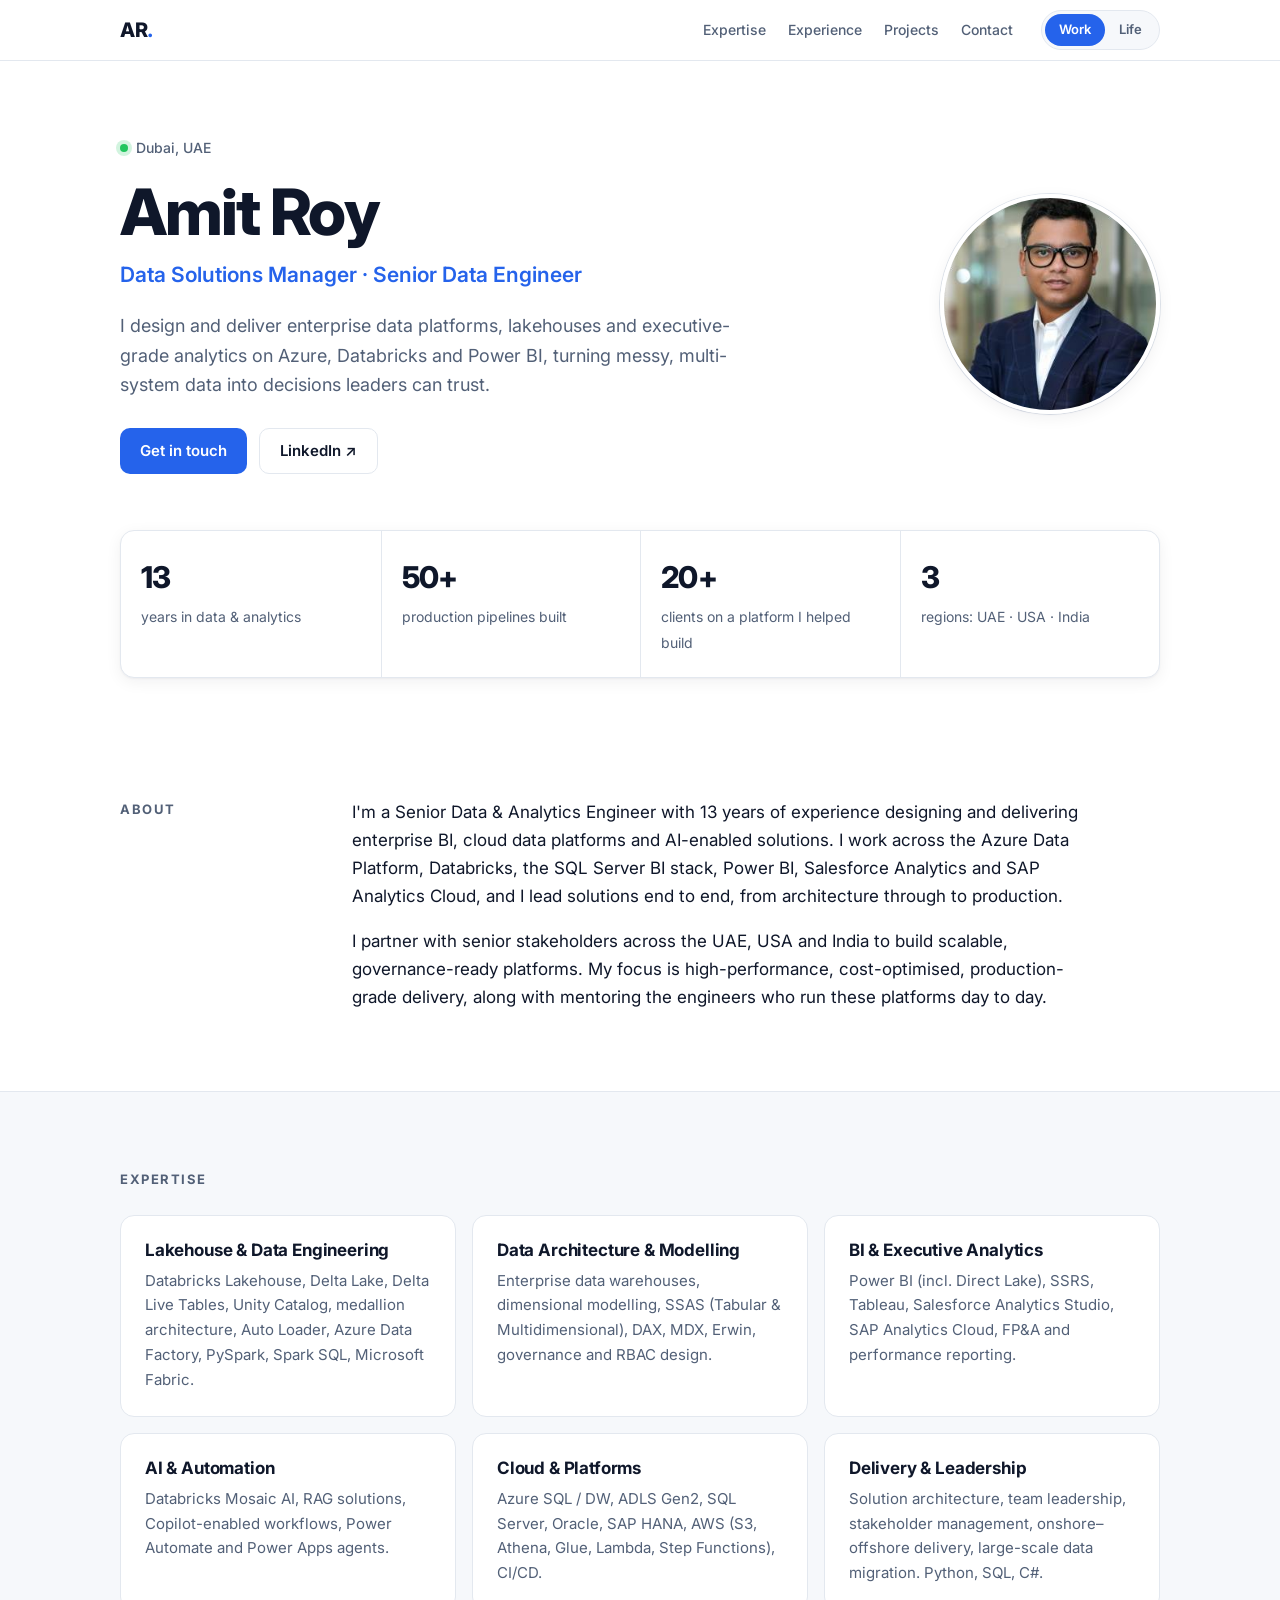
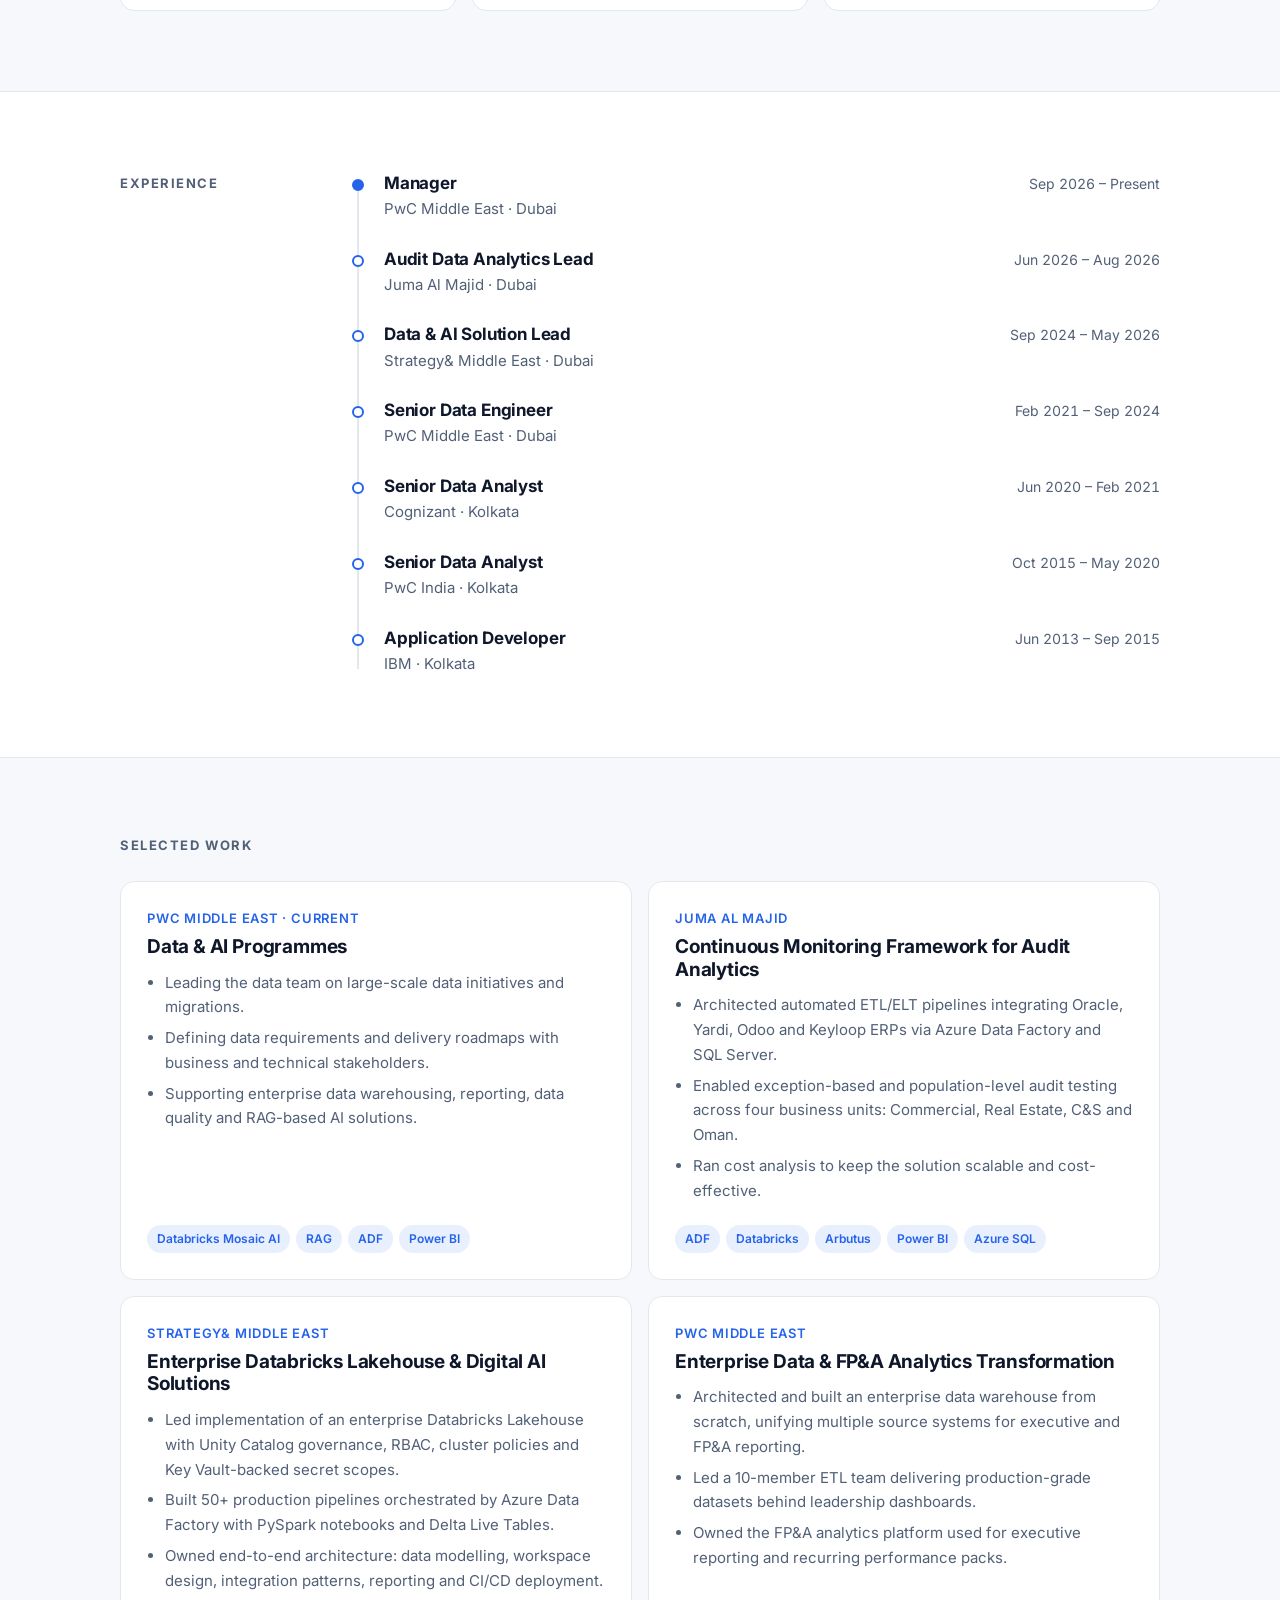
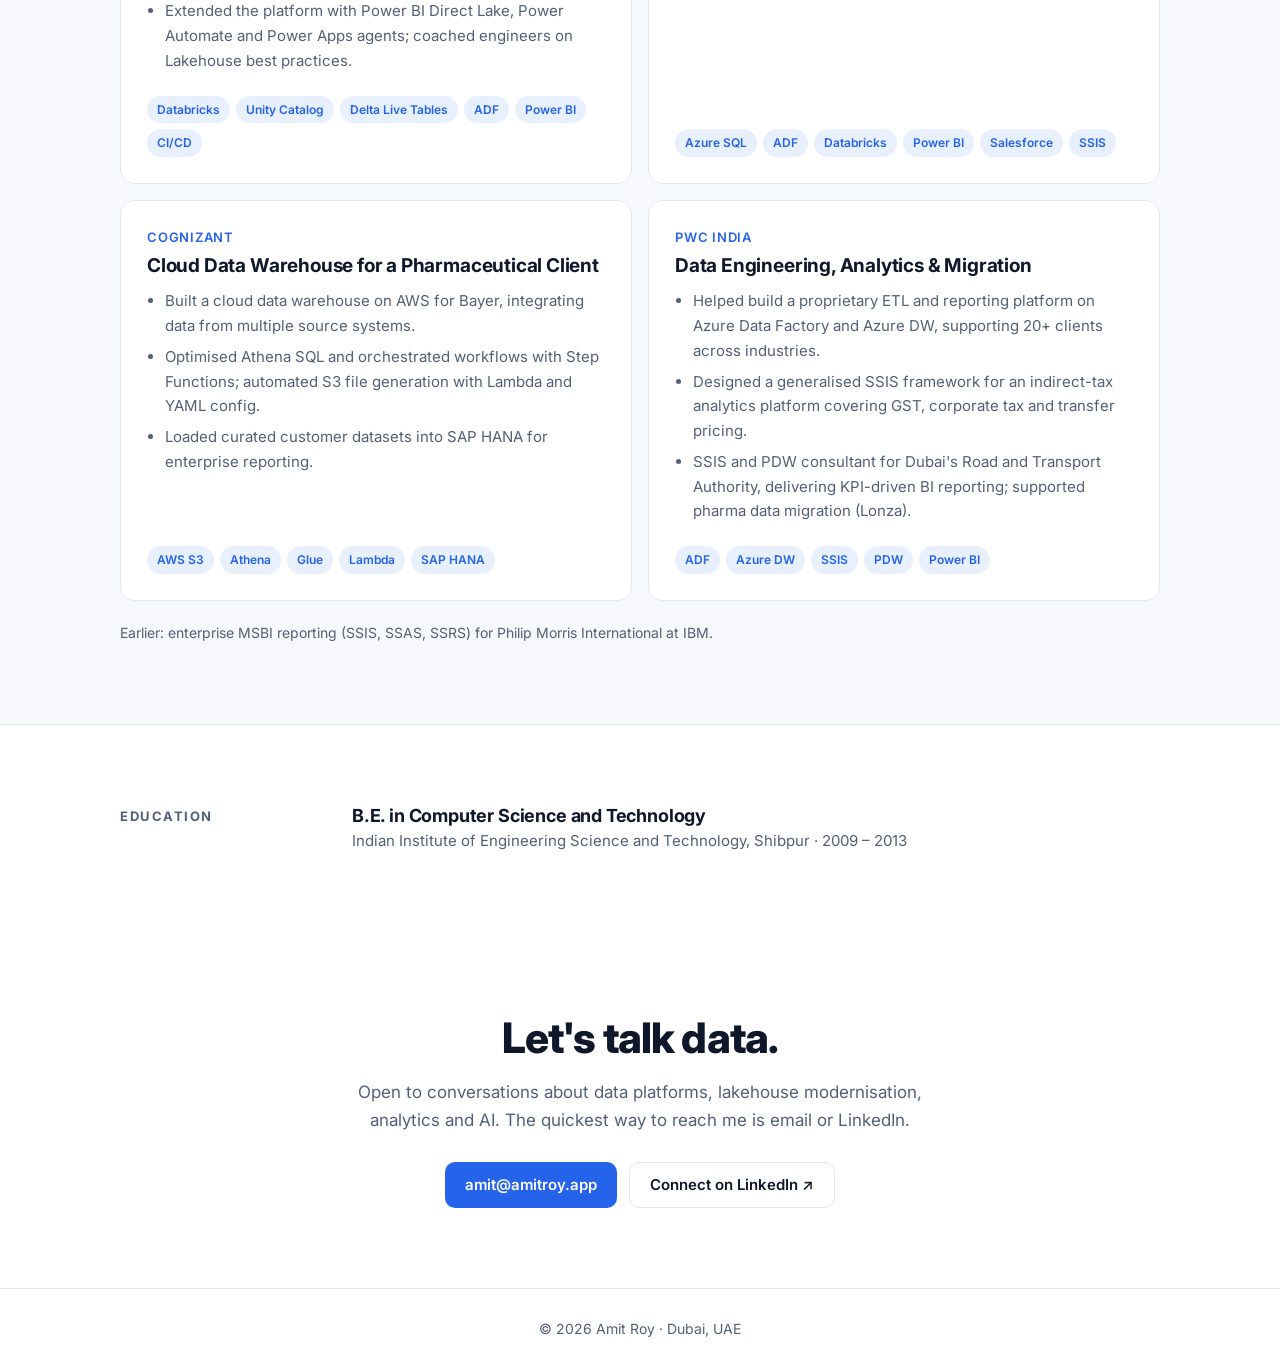
==== index.html @ 4811b15f "Initial site: Work and Life sections Co-Authored-By: Claude Opus 5.5 <noreply@anthropic.com>" ====
<!doctype html>
<html lang="en">
<head>
  <meta charset="utf-8">
  <meta name="viewport" content="width=device-width, initial-scale=1">
  <title>Amit Roy · Data & AI Solutions</title>
  <meta name="description" content="Amit Roy — Data Solutions Manager and Senior Data Engineer in Dubai with 13 years building Azure Databricks lakehouses, enterprise data warehouses, Power BI analytics and AI-enabled solutions.">
  <link rel="canonical" href="https://amitroy.app/">
  <meta property="og:type" content="profile">
  <meta property="og:title" content="Amit Roy · Data & AI Solutions">
  <meta property="og:description" content="13 years designing enterprise data platforms, lakehouses and executive analytics across the UAE, USA and India.">
  <meta property="og:url" content="https://amitroy.app/">
  <meta property="og:image" content="https://amitroy.app/assets/amit-roy.jpg">
  <meta name="twitter:card" content="summary">
  <meta name="theme-color" content="#0f172a">
  <link rel="icon" href="assets/favicon.svg" type="image/svg+xml">
  <link rel="preconnect" href="https://fonts.googleapis.com">
  <link rel="preconnect" href="https://fonts.gstatic.com" crossorigin>
  <link href="https://fonts.googleapis.com/css2?family=Inter:wght@400;500;600;700;800&display=swap" rel="stylesheet">
  <link rel="stylesheet" href="styles.css">
  <script type="application/ld+json">
  {
    "@context": "https://schema.org",
    "@type": "Person",
    "name": "Amit Roy",
    "jobTitle": "Data Solutions Manager / Senior Data Engineer",
    "url": "https://amitroy.app/",
    "image": "https://amitroy.app/assets/amit-roy.jpg",
    "address": { "@type": "PostalAddress", "addressLocality": "Dubai", "addressCountry": "AE" },
    "alumniOf": "Indian Institute of Engineering Science and Technology, Shibpur",
    "sameAs": ["https://www.linkedin.com/in/amit-roy-08271a39"],
    "knowsAbout": ["Azure Databricks", "Microsoft Fabric", "Delta Lake", "Unity Catalog", "Azure Data Factory", "PySpark", "Power BI", "Data Architecture", "Data Engineering"]
  }
  </script>
</head>
<body>
  <a class="skip" href="#main">Skip to content</a>

  <header class="nav">
    <div class="wrap nav-inner">
      <a class="brand" href="./" aria-label="Amit Roy, home">AR<span>.</span></a>
      <nav aria-label="Sections">
        <a class="nav-link" href="#expertise">Expertise</a>
        <a class="nav-link" href="#experience">Experience</a>
        <a class="nav-link" href="#projects">Projects</a>
        <a class="nav-link" href="#contact">Contact</a>
        <span class="switch" role="group" aria-label="Site section">
          <a href="./" aria-current="page">Work</a>
          <a href="life/">Life</a>
        </span>
      </nav>
    </div>
  </header>

  <main id="main">
    <!-- HERO -->
    <section class="hero" id="top">
      <div class="wrap hero-grid">
        <div>
          <p class="eyebrow"><span class="dot" aria-hidden="true"></span> Dubai, UAE</p>
          <h1>Amit Roy</h1>
          <p class="role">Data Solutions Manager · Senior Data Engineer</p>
          <p class="lede">I design and deliver enterprise data platforms, lakehouses and executive-grade analytics on Azure, Databricks and Power BI, turning messy, multi-system data into decisions leaders can trust.</p>
          <div class="cta-row">
            <a class="btn btn-primary" href="#contact">Get in touch</a>
            <a class="btn btn-ghost" href="https://www.linkedin.com/in/amit-roy-08271a39" target="_blank" rel="noopener">LinkedIn ↗</a>
          </div>
        </div>
        <div class="portrait">
          <img src="assets/amit-roy.jpg" alt="Portrait of Amit Roy" width="272" height="273">
        </div>
      </div>

      <div class="wrap">
        <ul class="stats" aria-label="Highlights">
          <li><strong>13</strong><span>years in data &amp; analytics</span></li>
          <li><strong>50+</strong><span>production pipelines built</span></li>
          <li><strong>20+</strong><span>clients on a platform I helped build</span></li>
          <li><strong>3</strong><span>regions: UAE · USA · India</span></li>
        </ul>
      </div>
    </section>

    <!-- ABOUT -->
    <section class="section" id="about">
      <div class="wrap two-col">
        <h2 class="section-title">About</h2>
        <div class="prose">
          <p>I'm a Senior Data &amp; Analytics Engineer with 13 years of experience designing and delivering enterprise BI, cloud data platforms and AI-enabled solutions. I work across the Azure Data Platform, Databricks, the SQL Server BI stack, Power BI, Salesforce Analytics and SAP Analytics Cloud, and I lead solutions end to end, from architecture through to production.</p>
          <p>I partner with senior stakeholders across the UAE, USA and India to build scalable, governance-ready platforms. My focus is high-performance, cost-optimised, production-grade delivery, along with mentoring the engineers who run these platforms day to day.</p>
        </div>
      </div>
    </section>

    <!-- EXPERTISE -->
    <section class="section alt" id="expertise">
      <div class="wrap">
        <h2 class="section-title">Expertise</h2>
        <div class="cards">
          <article class="card">
            <h3>Lakehouse &amp; Data Engineering</h3>
            <p>Databricks Lakehouse, Delta Lake, Delta Live Tables, Unity Catalog, medallion architecture, Auto Loader, Azure Data Factory, PySpark, Spark SQL, Microsoft Fabric.</p>
          </article>
          <article class="card">
            <h3>Data Architecture &amp; Modelling</h3>
            <p>Enterprise data warehouses, dimensional modelling, SSAS (Tabular &amp; Multidimensional), DAX, MDX, Erwin, governance and RBAC design.</p>
          </article>
          <article class="card">
            <h3>BI &amp; Executive Analytics</h3>
            <p>Power BI (incl. Direct Lake), SSRS, Tableau, Salesforce Analytics Studio, SAP Analytics Cloud, FP&amp;A and performance reporting.</p>
          </article>
          <article class="card">
            <h3>AI &amp; Automation</h3>
            <p>Databricks Mosaic AI, RAG solutions, Copilot-enabled workflows, Power Automate and Power Apps agents.</p>
          </article>
          <article class="card">
            <h3>Cloud &amp; Platforms</h3>
            <p>Azure SQL / DW, ADLS Gen2, SQL Server, Oracle, SAP HANA, AWS (S3, Athena, Glue, Lambda, Step Functions), CI/CD.</p>
          </article>
          <article class="card">
            <h3>Delivery &amp; Leadership</h3>
            <p>Solution architecture, team leadership, stakeholder management, onshore–offshore delivery, large-scale data migration. Python, SQL, C#.</p>
          </article>
        </div>
      </div>
    </section>

    <!-- EXPERIENCE -->
    <section class="section" id="experience">
      <div class="wrap two-col">
        <h2 class="section-title">Experience</h2>
        <ol class="timeline">
          <li>
            <div class="t-head"><h3>Manager</h3><span class="t-date">Sep 2026 – Present</span></div>
            <p class="t-org">PwC Middle East · Dubai</p>
          </li>
          <li>
            <div class="t-head"><h3>Audit Data Analytics Lead</h3><span class="t-date">Jun 2026 – Aug 2026</span></div>
            <p class="t-org">Juma Al Majid · Dubai</p>
          </li>
          <li>
            <div class="t-head"><h3>Data &amp; AI Solution Lead</h3><span class="t-date">Sep 2024 – May 2026</span></div>
            <p class="t-org">Strategy&amp; Middle East · Dubai</p>
          </li>
          <li>
            <div class="t-head"><h3>Senior Data Engineer</h3><span class="t-date">Feb 2021 – Sep 2024</span></div>
            <p class="t-org">PwC Middle East · Dubai</p>
          </li>
          <li>
            <div class="t-head"><h3>Senior Data Analyst</h3><span class="t-date">Jun 2020 – Feb 2021</span></div>
            <p class="t-org">Cognizant · Kolkata</p>
          </li>
          <li>
            <div class="t-head"><h3>Senior Data Analyst</h3><span class="t-date">Oct 2015 – May 2020</span></div>
            <p class="t-org">PwC India · Kolkata</p>
          </li>
          <li>
            <div class="t-head"><h3>Application Developer</h3><span class="t-date">Jun 2013 – Sep 2015</span></div>
            <p class="t-org">IBM · Kolkata</p>
          </li>
        </ol>
      </div>
    </section>

    <!-- PROJECTS -->
    <section class="section alt" id="projects">
      <div class="wrap">
        <h2 class="section-title">Selected work</h2>
        <div class="projects">
          <article class="project">
            <p class="p-org">PwC Middle East · Current</p>
            <h3>Data &amp; AI Programmes</h3>
            <ul>
              <li>Leading the data team on large-scale data initiatives and migrations.</li>
              <li>Defining data requirements and delivery roadmaps with business and technical stakeholders.</li>
              <li>Supporting enterprise data warehousing, reporting, data quality and RAG-based AI solutions.</li>
            </ul>
            <p class="tags"><span>Databricks Mosaic AI</span><span>RAG</span><span>ADF</span><span>Power BI</span></p>
          </article>

          <article class="project">
            <p class="p-org">Juma Al Majid</p>
            <h3>Continuous Monitoring Framework for Audit Analytics</h3>
            <ul>
              <li>Architected automated ETL/ELT pipelines integrating Oracle, Yardi, Odoo and Keyloop ERPs via Azure Data Factory and SQL Server.</li>
              <li>Enabled exception-based and population-level audit testing across four business units: Commercial, Real Estate, C&amp;S and Oman.</li>
              <li>Ran cost analysis to keep the solution scalable and cost-effective.</li>
            </ul>
            <p class="tags"><span>ADF</span><span>Databricks</span><span>Arbutus</span><span>Power BI</span><span>Azure SQL</span></p>
          </article>

          <article class="project">
            <p class="p-org">Strategy&amp; Middle East</p>
            <h3>Enterprise Databricks Lakehouse &amp; Digital AI Solutions</h3>
            <ul>
              <li>Led implementation of an enterprise Databricks Lakehouse with Unity Catalog governance, RBAC, cluster policies and Key Vault-backed secret scopes.</li>
              <li>Built 50+ production pipelines orchestrated by Azure Data Factory with PySpark notebooks and Delta Live Tables.</li>
              <li>Owned end-to-end architecture: data modelling, workspace design, integration patterns, reporting and CI/CD deployment.</li>
              <li>Extended the platform with Power BI Direct Lake, Power Automate and Power Apps agents; coached engineers on Lakehouse best practices.</li>
            </ul>
            <p class="tags"><span>Databricks</span><span>Unity Catalog</span><span>Delta Live Tables</span><span>ADF</span><span>Power BI</span><span>CI/CD</span></p>
          </article>

          <article class="project">
            <p class="p-org">PwC Middle East</p>
            <h3>Enterprise Data &amp; FP&amp;A Analytics Transformation</h3>
            <ul>
              <li>Architected and built an enterprise data warehouse from scratch, unifying multiple source systems for executive and FP&amp;A reporting.</li>
              <li>Led a 10-member ETL team delivering production-grade datasets behind leadership dashboards.</li>
              <li>Owned the FP&amp;A analytics platform used for executive reporting and recurring performance packs.</li>
            </ul>
            <p class="tags"><span>Azure SQL</span><span>ADF</span><span>Databricks</span><span>Power BI</span><span>Salesforce</span><span>SSIS</span></p>
          </article>

          <article class="project">
            <p class="p-org">Cognizant</p>
            <h3>Cloud Data Warehouse for a Pharmaceutical Client</h3>
            <ul>
              <li>Built a cloud data warehouse on AWS for Bayer, integrating data from multiple source systems.</li>
              <li>Optimised Athena SQL and orchestrated workflows with Step Functions; automated S3 file generation with Lambda and YAML config.</li>
              <li>Loaded curated customer datasets into SAP HANA for enterprise reporting.</li>
            </ul>
            <p class="tags"><span>AWS S3</span><span>Athena</span><span>Glue</span><span>Lambda</span><span>SAP HANA</span></p>
          </article>

          <article class="project">
            <p class="p-org">PwC India</p>
            <h3>Data Engineering, Analytics &amp; Migration</h3>
            <ul>
              <li>Helped build a proprietary ETL and reporting platform on Azure Data Factory and Azure DW, supporting 20+ clients across industries.</li>
              <li>Designed a generalised SSIS framework for an indirect-tax analytics platform covering GST, corporate tax and transfer pricing.</li>
              <li>SSIS and PDW consultant for Dubai's Road and Transport Authority, delivering KPI-driven BI reporting; supported pharma data migration (Lonza).</li>
            </ul>
            <p class="tags"><span>ADF</span><span>Azure DW</span><span>SSIS</span><span>PDW</span><span>Power BI</span></p>
          </article>

        </div>
        <p class="footnote">Earlier: enterprise MSBI reporting (SSIS, SSAS, SSRS) for Philip Morris International at IBM.</p>
      </div>
    </section>

    <!-- EDUCATION -->
    <section class="section" id="education">
      <div class="wrap two-col">
        <h2 class="section-title">Education</h2>
        <div>
          <h3 class="edu-title">B.E. in Computer Science and Technology</h3>
          <p class="t-org">Indian Institute of Engineering Science and Technology, Shibpur · 2009 – 2013</p>
        </div>
      </div>
    </section>

    <!-- CONTACT -->
    <section class="section contact" id="contact">
      <div class="wrap contact-inner">
        <h2>Let's talk data.</h2>
        <p>Open to conversations about data platforms, lakehouse modernisation, analytics and AI. The quickest way to reach me is email or LinkedIn.</p>
        <div class="cta-row center">
          <a class="btn btn-primary" href="mailto:amit@amitroy.app">amit@amitroy.app</a>
          <a class="btn btn-ghost" href="https://www.linkedin.com/in/amit-roy-08271a39" target="_blank" rel="noopener">Connect on LinkedIn ↗</a>
        </div>
      </div>
    </section>
  </main>

  <footer class="footer">
    <div class="wrap">© <span id="yr">2026</span> Amit Roy · Dubai, UAE</div>
  </footer>

  <script>document.getElementById('yr').textContent = new Date().getFullYear();</script>
</body>
</html>
---- styles.css ----
:root {
  --bg: #ffffff;
  --bg-alt: #f6f8fb;
  --surface: #ffffff;
  --text: #0f172a;
  --muted: #526077;
  --line: #e3e8ef;
  --accent: #2563eb;
  --accent-ink: #ffffff;
  --accent-soft: #e8f0fe;
  --shadow: 0 1px 2px rgba(15, 23, 42, .04), 0 4px 16px rgba(15, 23, 42, .06);
  --radius: 14px;
  color-scheme: light;
}

@media (prefers-color-scheme: dark) {
  :root {
    --bg: #0b1120;
    --bg-alt: #0f172a;
    --surface: #111a2e;
    --text: #e6ebf3;
    --muted: #9aa8bd;
    --line: #1f2b42;
    --accent: #60a5fa;
    --accent-ink: #0b1120;
    --accent-soft: #15233d;
    --shadow: 0 1px 2px rgba(0, 0, 0, .3), 0 4px 16px rgba(0, 0, 0, .25);
    color-scheme: dark;
  }
}

*, *::before, *::after { box-sizing: border-box; }
html { scroll-behavior: smooth; scroll-padding-top: 72px; }
@media (prefers-reduced-motion: reduce) { html { scroll-behavior: auto; } }

body {
  margin: 0;
  background: var(--bg);
  color: var(--text);
  font: 16px/1.65 Inter, -apple-system, "Segoe UI", Roboto, Helvetica, Arial, sans-serif;
  -webkit-font-smoothing: antialiased;
}

img { max-width: 100%; display: block; }
a { color: var(--accent); text-decoration: none; }
a:hover { text-decoration: underline; }
h1, h2, h3 { line-height: 1.2; margin: 0; letter-spacing: -.01em; }

.wrap { width: 100%; max-width: 1080px; margin: 0 auto; padding: 0 20px; }

.skip { position: absolute; left: -9999px; }
.skip:focus { left: 16px; top: 12px; z-index: 100; background: var(--surface); padding: 8px 12px; border-radius: 8px; }

/* Nav */
.nav {
  position: sticky; top: 0; z-index: 50;
  background: color-mix(in srgb, var(--bg) 85%, transparent);
  backdrop-filter: saturate(160%) blur(10px);
  -webkit-backdrop-filter: saturate(160%) blur(10px);
  border-bottom: 1px solid var(--line);
}
.nav-inner { display: flex; align-items: center; justify-content: space-between; height: 60px; }
.brand { font-weight: 800; font-size: 20px; color: var(--text); letter-spacing: -.02em; }
.brand span { color: var(--accent); }
.brand:hover { text-decoration: none; }
.nav nav { display: flex; gap: 22px; align-items: center; }
.nav nav a { color: var(--muted); font-size: 14px; font-weight: 500; }
.nav nav a:hover { color: var(--text); text-decoration: none; }

/* Work | Life switch */
.switch { display: inline-flex; padding: 3px; border: 1px solid var(--line); border-radius: 999px; background: var(--bg-alt); margin-left: 6px; }
.nav nav .switch a { padding: 5px 14px; border-radius: 999px; font-size: 13px; font-weight: 600; color: var(--muted); }
.nav nav .switch a[aria-current="page"] { background: var(--accent); color: var(--accent-ink); }

/* Hero */
.hero { padding: 72px 0 40px; }
.hero-grid { display: grid; grid-template-columns: 1fr auto; gap: 48px; align-items: center; }
.eyebrow { display: inline-flex; align-items: center; gap: 8px; margin: 0 0 14px; font-size: 14px; font-weight: 500; color: var(--muted); }
.dot { width: 8px; height: 8px; border-radius: 50%; background: #22c55e; box-shadow: 0 0 0 4px color-mix(in srgb, #22c55e 20%, transparent); }
.hero h1 { font-size: clamp(40px, 6vw, 64px); font-weight: 800; letter-spacing: -.03em; }
.role { margin: 8px 0 0; font-size: clamp(17px, 2.2vw, 21px); font-weight: 600; color: var(--accent); }
.lede { margin: 18px 0 0; max-width: 58ch; font-size: 18px; color: var(--muted); }

.portrait {
  width: 220px; height: 220px; border-radius: 50%; overflow: hidden; flex-shrink: 0;
  border: 4px solid var(--surface); box-shadow: var(--shadow), 0 0 0 1px var(--line);
}
.portrait img { width: 100%; height: 100%; object-fit: cover; transform: scale(1.04); }

.cta-row { display: flex; flex-wrap: wrap; gap: 12px; margin-top: 28px; }
.cta-row.center { justify-content: center; }
.btn {
  display: inline-flex; align-items: center; justify-content: center;
  min-height: 46px; padding: 0 20px; border-radius: 10px;
  font-weight: 600; font-size: 15px; transition: transform .15s ease, background .15s ease;
}
.btn:hover { text-decoration: none; transform: translateY(-1px); }
.btn-primary { background: var(--accent); color: var(--accent-ink); }
.btn-ghost { border: 1px solid var(--line); color: var(--text); background: var(--surface); }

.stats {
  list-style: none; margin: 56px 0 0; padding: 0;
  display: grid; grid-template-columns: repeat(4, 1fr);
  border: 1px solid var(--line); border-radius: var(--radius); background: var(--surface); box-shadow: var(--shadow);
}
.stats li { padding: 22px 20px; border-left: 1px solid var(--line); }
.stats li:first-child { border-left: 0; }
.stats strong { display: block; font-size: 30px; font-weight: 800; letter-spacing: -.02em; }
.stats span { font-size: 14px; color: var(--muted); }

/* Sections */
.section { padding: 80px 0; }
.section.alt { background: var(--bg-alt); border-top: 1px solid var(--line); border-bottom: 1px solid var(--line); }
.section-title { font-size: 13px; font-weight: 700; text-transform: uppercase; letter-spacing: .12em; color: var(--muted); margin-bottom: 28px; }
.two-col { display: grid; grid-template-columns: 200px 1fr; gap: 32px; }
.two-col .section-title { margin-bottom: 0; padding-top: 4px; }
.prose p { margin: 0 0 16px; font-size: 17px; max-width: 68ch; }
.prose p:last-child { margin-bottom: 0; }

/* Cards */
.cards { display: grid; grid-template-columns: repeat(3, 1fr); gap: 16px; }
.card { background: var(--surface); border: 1px solid var(--line); border-radius: var(--radius); padding: 24px; }
.card h3 { font-size: 17px; margin-bottom: 8px; }
.card p { margin: 0; color: var(--muted); font-size: 15px; }

/* Timeline */
.timeline { list-style: none; margin: 0; padding: 0; position: relative; }
.timeline::before { content: ""; position: absolute; left: 5px; top: 8px; bottom: 8px; width: 2px; background: var(--line); }
.timeline li { position: relative; padding: 0 0 26px 32px; }
.timeline li:last-child { padding-bottom: 0; }
.timeline li::before {
  content: ""; position: absolute; left: 0; top: 7px; width: 12px; height: 12px; border-radius: 50%;
  background: var(--bg); border: 2px solid var(--accent);
}
.timeline li:first-child::before { background: var(--accent); }
.t-head { display: flex; justify-content: space-between; align-items: baseline; gap: 16px; flex-wrap: wrap; }
.t-head h3 { font-size: 17px; }
.t-date { font-size: 14px; color: var(--muted); font-variant-numeric: tabular-nums; white-space: nowrap; }
.t-org { margin: 2px 0 0; color: var(--muted); font-size: 15px; }

/* Projects */
.projects { display: grid; grid-template-columns: repeat(2, 1fr); gap: 16px; }
.project { background: var(--surface); border: 1px solid var(--line); border-radius: var(--radius); padding: 26px; display: flex; flex-direction: column; }
.p-org { margin: 0 0 6px; font-size: 13px; font-weight: 600; color: var(--accent); text-transform: uppercase; letter-spacing: .06em; }
.project h3 { font-size: 19px; margin-bottom: 12px; }
.project ul { margin: 0 0 16px; padding-left: 18px; color: var(--muted); font-size: 15px; }
.project li { margin-bottom: 6px; }
.tags { margin: auto 0 0; display: flex; flex-wrap: wrap; gap: 6px; }
.tags span { font-size: 12px; font-weight: 600; padding: 4px 10px; border-radius: 999px; background: var(--accent-soft); color: var(--accent); }
.footnote { margin: 20px 0 0; color: var(--muted); font-size: 14px; }

.edu-title { font-size: 18px; }

/* Contact */
.contact { text-align: center; }
.contact-inner { max-width: 640px; }
.contact h2 { font-size: clamp(30px, 4.5vw, 42px); font-weight: 800; letter-spacing: -.02em; }
.contact p { color: var(--muted); font-size: 17px; margin: 14px 0 0; }

.footer { border-top: 1px solid var(--line); padding: 28px 0; color: var(--muted); font-size: 14px; text-align: center; }

/* Responsive */
@media (max-width: 900px) {
  .cards { grid-template-columns: repeat(2, 1fr); }
  .projects { grid-template-columns: 1fr; }
  .stats { grid-template-columns: repeat(2, 1fr); }
  .stats li:nth-child(3) { border-left: 0; }
  .stats li:nth-child(n+3) { border-top: 1px solid var(--line); }
}
@media (max-width: 720px) {
  .wrap { padding: 0 16px; }
  .hero { padding: 40px 0 24px; }
  .hero-grid { grid-template-columns: 1fr; gap: 28px; }
  .portrait { order: -1; width: 128px; height: 128px; }
  .lede { font-size: 17px; }
  .two-col { grid-template-columns: 1fr; gap: 0; }
  .two-col .section-title { margin-bottom: 24px; }
  .section { padding: 56px 0; }
  .cards { grid-template-columns: 1fr; }
  .nav nav { gap: 14px; }
  .nav nav a.nav-link { display: none; }
  .switch { margin-left: 0; }
  .stats strong { font-size: 24px; }
}

/* ---------- Life section ---------- */
body.life {
  --accent: #c2410c;
  --accent-ink: #ffffff;
  --accent-soft: #fff1e8;
  --bg-alt: #fbf8f5;
}
@media (prefers-color-scheme: dark) {
  body.life {
    --accent: #fb923c;
    --accent-ink: #1a0f08;
    --accent-soft: #2a1a10;
    --bg-alt: #0f172a;
  }
}

.life-hero { padding: 72px 0 32px; }
.life-hero h1 { font-size: clamp(40px, 6vw, 60px); font-weight: 800; letter-spacing: -.03em; }
.life-hero .lede { margin-top: 14px; }

.posts { display: grid; grid-template-columns: repeat(3, 1fr); gap: 20px; }
.post-card { display: flex; flex-direction: column; background: var(--surface); border: 1px solid var(--line); border-radius: var(--radius); overflow: hidden; color: var(--text); transition: transform .15s ease, box-shadow .15s ease; }
.post-card:hover { text-decoration: none; transform: translateY(-2px); box-shadow: var(--shadow); }
.post-card img { width: 100%; aspect-ratio: 4 / 3; object-fit: cover; background: var(--bg-alt); }
.post-card .pc-body { padding: 18px 20px 20px; }
.post-card h2 { font-size: 18px; margin: 6px 0 6px; }
.post-card p { margin: 0; color: var(--muted); font-size: 15px; }
.meta { font-size: 13px; font-weight: 600; color: var(--accent); letter-spacing: .02em; }

.empty { border: 1px dashed var(--line); border-radius: var(--radius); padding: 48px 24px; text-align: center; color: var(--muted); background: var(--surface); }
.empty strong { display: block; color: var(--text); font-size: 18px; margin-bottom: 6px; }

/* Single post */
.post { padding: 48px 0 80px; }
.post .back { display: inline-block; font-size: 14px; font-weight: 600; margin-bottom: 24px; }
.post-head { max-width: 760px; }
.post-head h1 { font-size: clamp(32px, 5vw, 48px); font-weight: 800; letter-spacing: -.02em; margin-top: 8px; }
.post-cover { margin: 28px 0 32px; border-radius: var(--radius); overflow: hidden; }
.post-cover img { width: 100%; max-height: 560px; object-fit: cover; }
.post-body { max-width: 680px; font-size: 18px; }
.post-body p { margin: 0 0 18px; }
.post-body h2 { font-size: 22px; margin: 36px 0 12px; }
.gallery { display: grid; grid-template-columns: repeat(2, 1fr); gap: 12px; margin: 32px 0; }
.gallery figure { margin: 0; }
.gallery img { width: 100%; aspect-ratio: 4 / 3; object-fit: cover; border-radius: 10px; }
.gallery figcaption { font-size: 13px; color: var(--muted); margin-top: 6px; }

@media (max-width: 900px) { .posts { grid-template-columns: repeat(2, 1fr); } }
@media (max-width: 720px) {
  .life-hero { padding: 40px 0 20px; }
  .posts, .gallery { grid-template-columns: 1fr; }
  .post-body { font-size: 17px; }
}
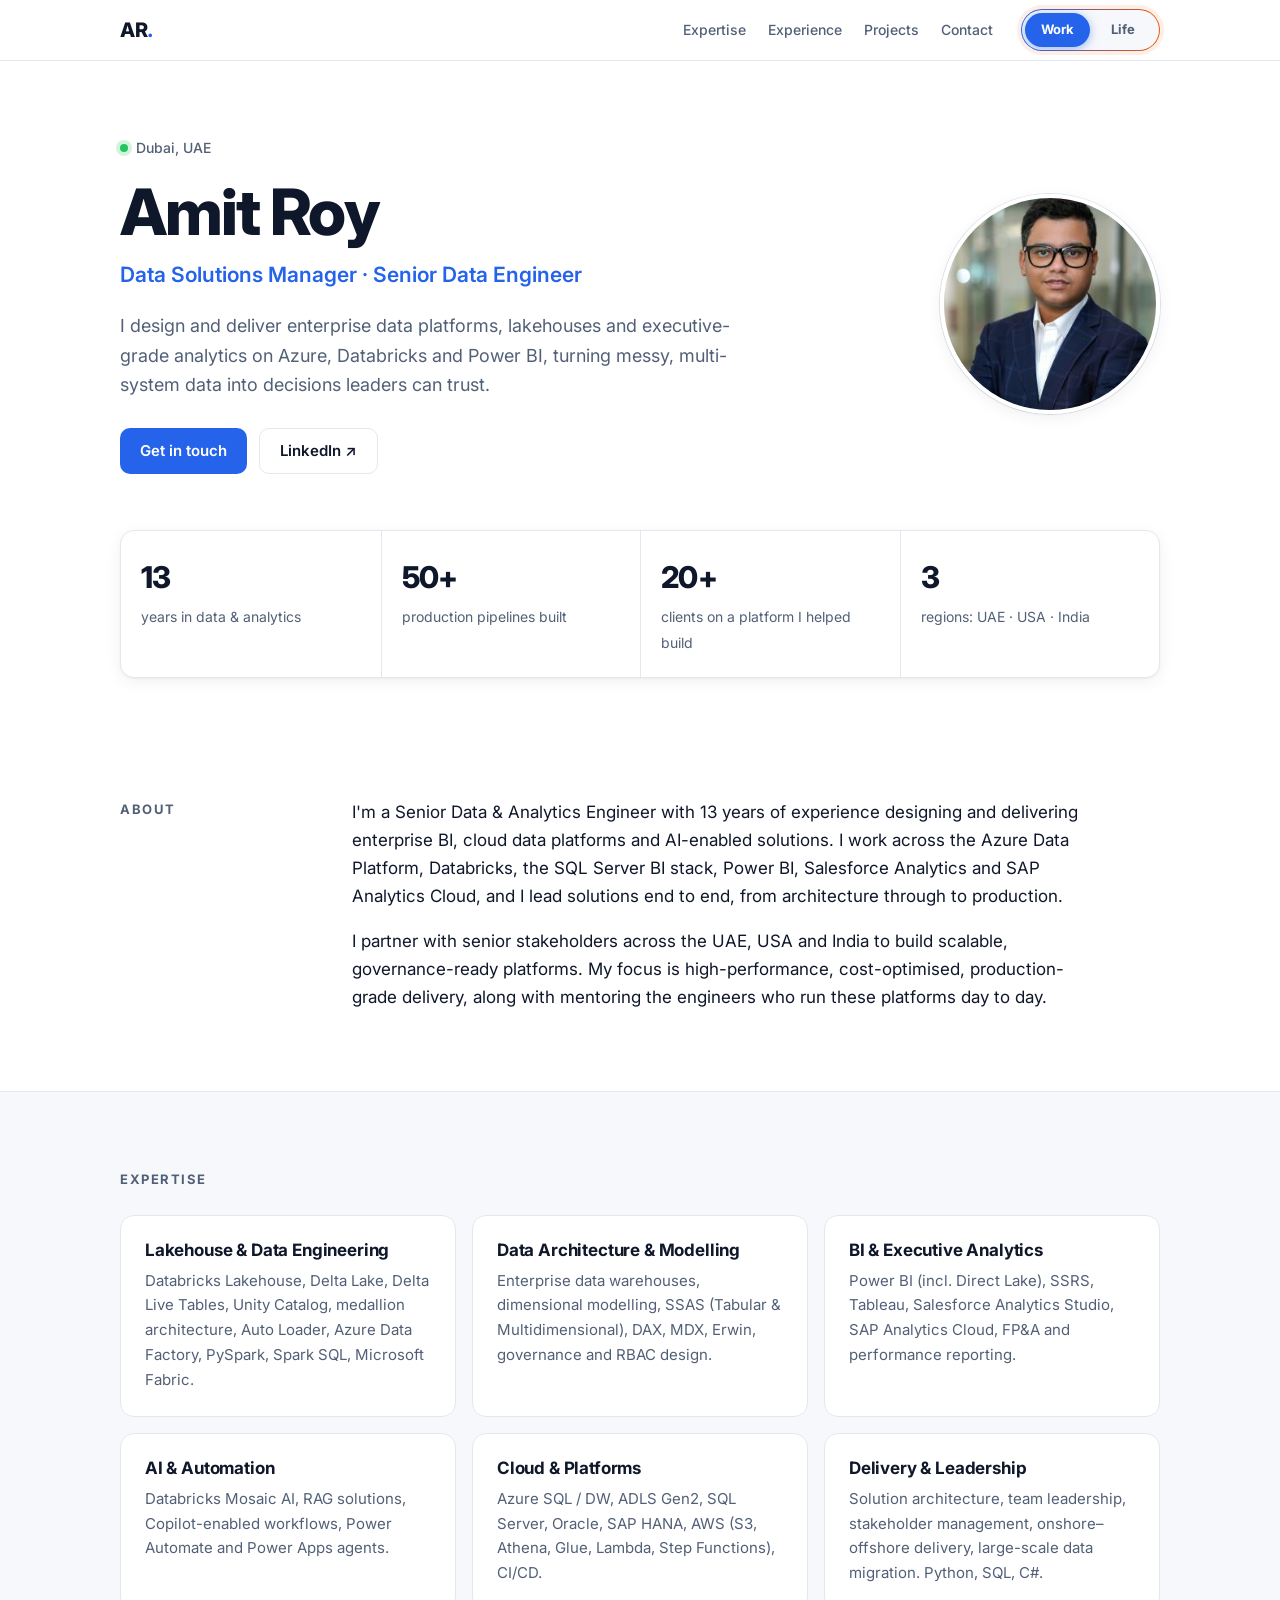
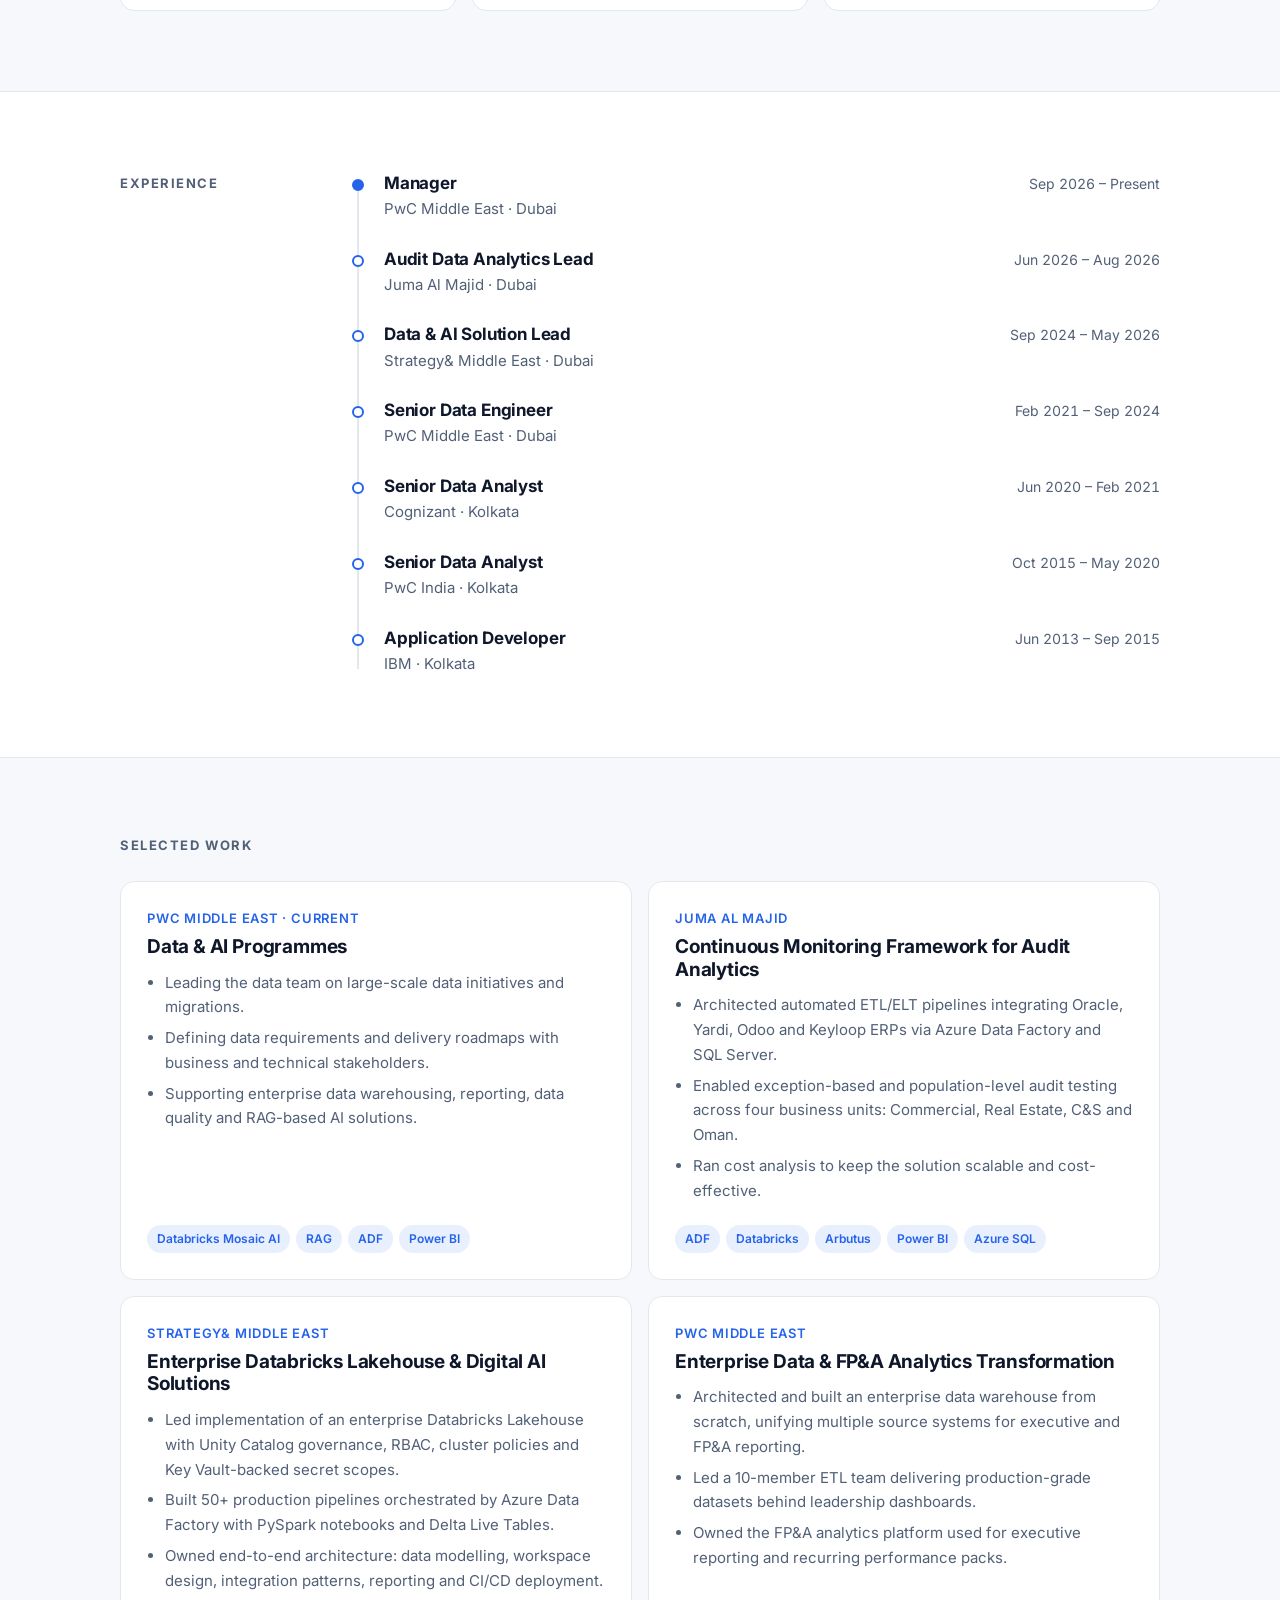
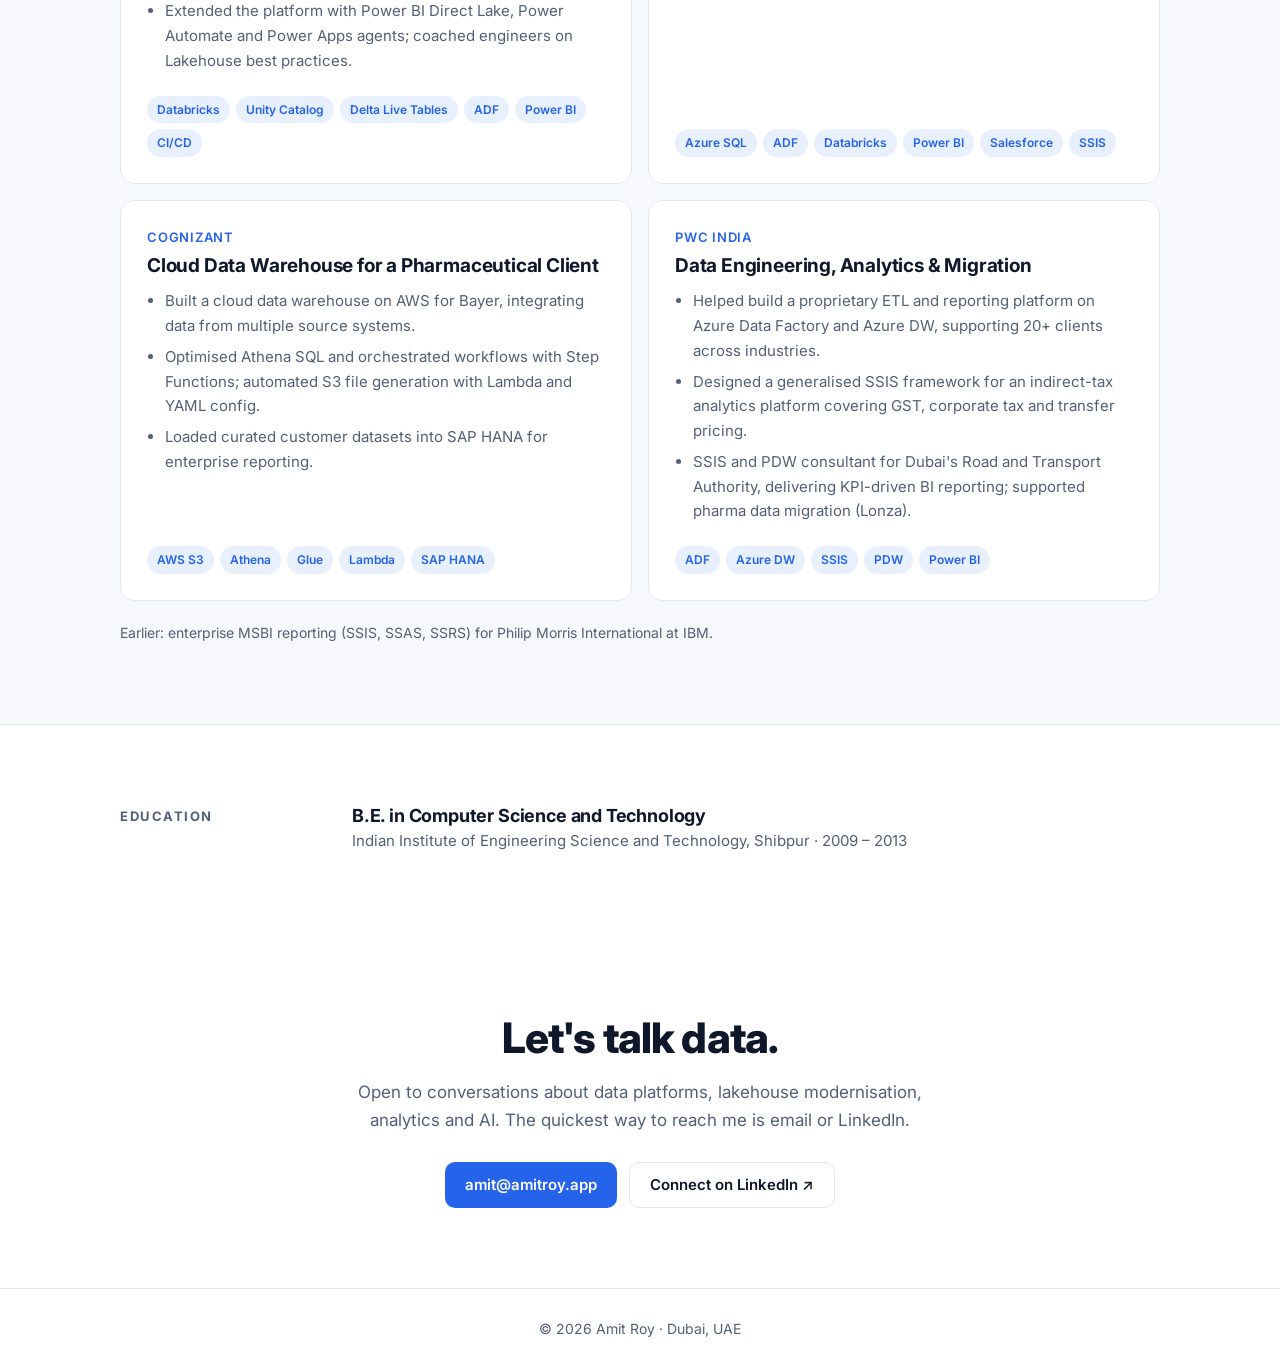
==== commit c6457484: "Make Work|Life switch more noticeable: sliding pill, peek, shine Co-Authored-By: Claude Opus 5.5 <no" ====
--- a/index.html
+++ b/index.html
@@ -44,9 +44,9 @@
         <a class="nav-link" href="#experience">Experience</a>
         <a class="nav-link" href="#projects">Projects</a>
         <a class="nav-link" href="#contact">Contact</a>
-        <span class="switch" role="group" aria-label="Site section">
-          <a href="./" aria-current="page">Work</a>
-          <a href="life/">Life</a>
+        <span class="switch" role="group" aria-label="Site section" data-active="work">
+          <a class="sw-work" href="./" aria-current="page">Work</a>
+          <a class="sw-life" href="life/">Life</a>
         </span>
       </nav>
     </div>
--- a/styles.css
+++ b/styles.css
@@ -67,10 +67,66 @@
 .nav nav a { color: var(--muted); font-size: 14px; font-weight: 500; }
 .nav nav a:hover { color: var(--text); text-decoration: none; }
 
-/* Work | Life switch */
-.switch { display: inline-flex; padding: 3px; border: 1px solid var(--line); border-radius: 999px; background: var(--bg-alt); margin-left: 6px; }
-.nav nav .switch a { padding: 5px 14px; border-radius: 999px; font-size: 13px; font-weight: 600; color: var(--muted); }
-.nav nav .switch a[aria-current="page"] { background: var(--accent); color: var(--accent-ink); }
+/* Work | Life switch — sliding pill, gradient border, periodic shine */
+:root { --sw-work: #2563eb; --sw-life: #ea580c; --sw-ink: #ffffff; }
+@media (prefers-color-scheme: dark) { :root { --sw-work: #60a5fa; --sw-life: #fb923c; --sw-ink: #0b1120; } }
+
+.switch {
+  position: relative; isolation: isolate; overflow: hidden;
+  display: inline-grid; grid-template-columns: 1fr 1fr;
+  padding: 3px; margin-left: 6px; border-radius: 999px;
+  border: 1.5px solid transparent;
+  background:
+    linear-gradient(var(--bg-alt), var(--bg-alt)) padding-box,
+    linear-gradient(90deg, var(--sw-work), var(--sw-life)) border-box;
+  box-shadow: 0 0 0 4px color-mix(in srgb, var(--sw-life) 10%, transparent);
+}
+/* the sliding pill */
+.switch::before {
+  content: ""; position: absolute; z-index: -1;
+  top: 3px; bottom: 3px; left: 3px; width: calc(50% - 3px);
+  border-radius: 999px; background: var(--sw-work);
+  box-shadow: 0 2px 10px color-mix(in srgb, var(--sw-work) 45%, transparent);
+  transition: transform .45s cubic-bezier(.65, 0, .35, 1), background .45s ease, box-shadow .45s ease;
+}
+.switch[data-active="life"]::before {
+  transform: translateX(100%); background: var(--sw-life);
+  box-shadow: 0 2px 10px color-mix(in srgb, var(--sw-life) 45%, transparent);
+}
+/* the shine that sweeps across every few seconds */
+.switch::after {
+  content: ""; position: absolute; inset: 0; z-index: 1; pointer-events: none;
+  background: linear-gradient(105deg, transparent 35%, rgba(255, 255, 255, .55) 50%, transparent 65%);
+  transform: translateX(-120%);
+  animation: sw-shine 5s ease-in-out 1.2s infinite;
+}
+@keyframes sw-shine { 0%, 72% { transform: translateX(-120%); } 100% { transform: translateX(120%); } }
+
+.nav nav .switch a {
+  position: relative; z-index: 2; text-align: center; min-width: 58px;
+  padding: 6px 16px; border-radius: 999px;
+  font-size: 13px; font-weight: 700; letter-spacing: .01em;
+  color: var(--muted); transition: color .3s ease;
+}
+.nav nav .switch a:hover { color: var(--text); }
+.nav nav .switch a.sw-life:not([aria-current]):hover { color: var(--sw-life); }
+.nav nav .switch a.sw-work:not([aria-current]):hover { color: var(--sw-work); }
+.nav nav .switch a[aria-current="page"] { color: var(--sw-ink); }
+.nav nav .switch a:focus-visible { outline: 2px solid var(--sw-life); outline-offset: 2px; }
+
+/* arriving on Life: pill slides over from Work */
+.switch[data-active="life"]::before { animation: sw-arrive-life .6s cubic-bezier(.65, 0, .35, 1) both; }
+@keyframes sw-arrive-life { from { transform: translateX(0); background: var(--sw-work); } to { transform: translateX(100%); background: var(--sw-life); } }
+/* on Work: a little "peek" toward Life to show it moves */
+.switch[data-active="work"]::before { animation: sw-peek 1.4s cubic-bezier(.65, 0, .35, 1) .8s both; }
+@keyframes sw-peek {
+  0%, 100% { transform: translateX(0); }
+  45%, 55% { transform: translateX(38%); }
+}
+
+@media (prefers-reduced-motion: reduce) {
+  .switch::before, .switch::after { animation: none !important; transition: none !important; }
+}
 
 /* Hero */
 .hero { padding: 72px 0 40px; }
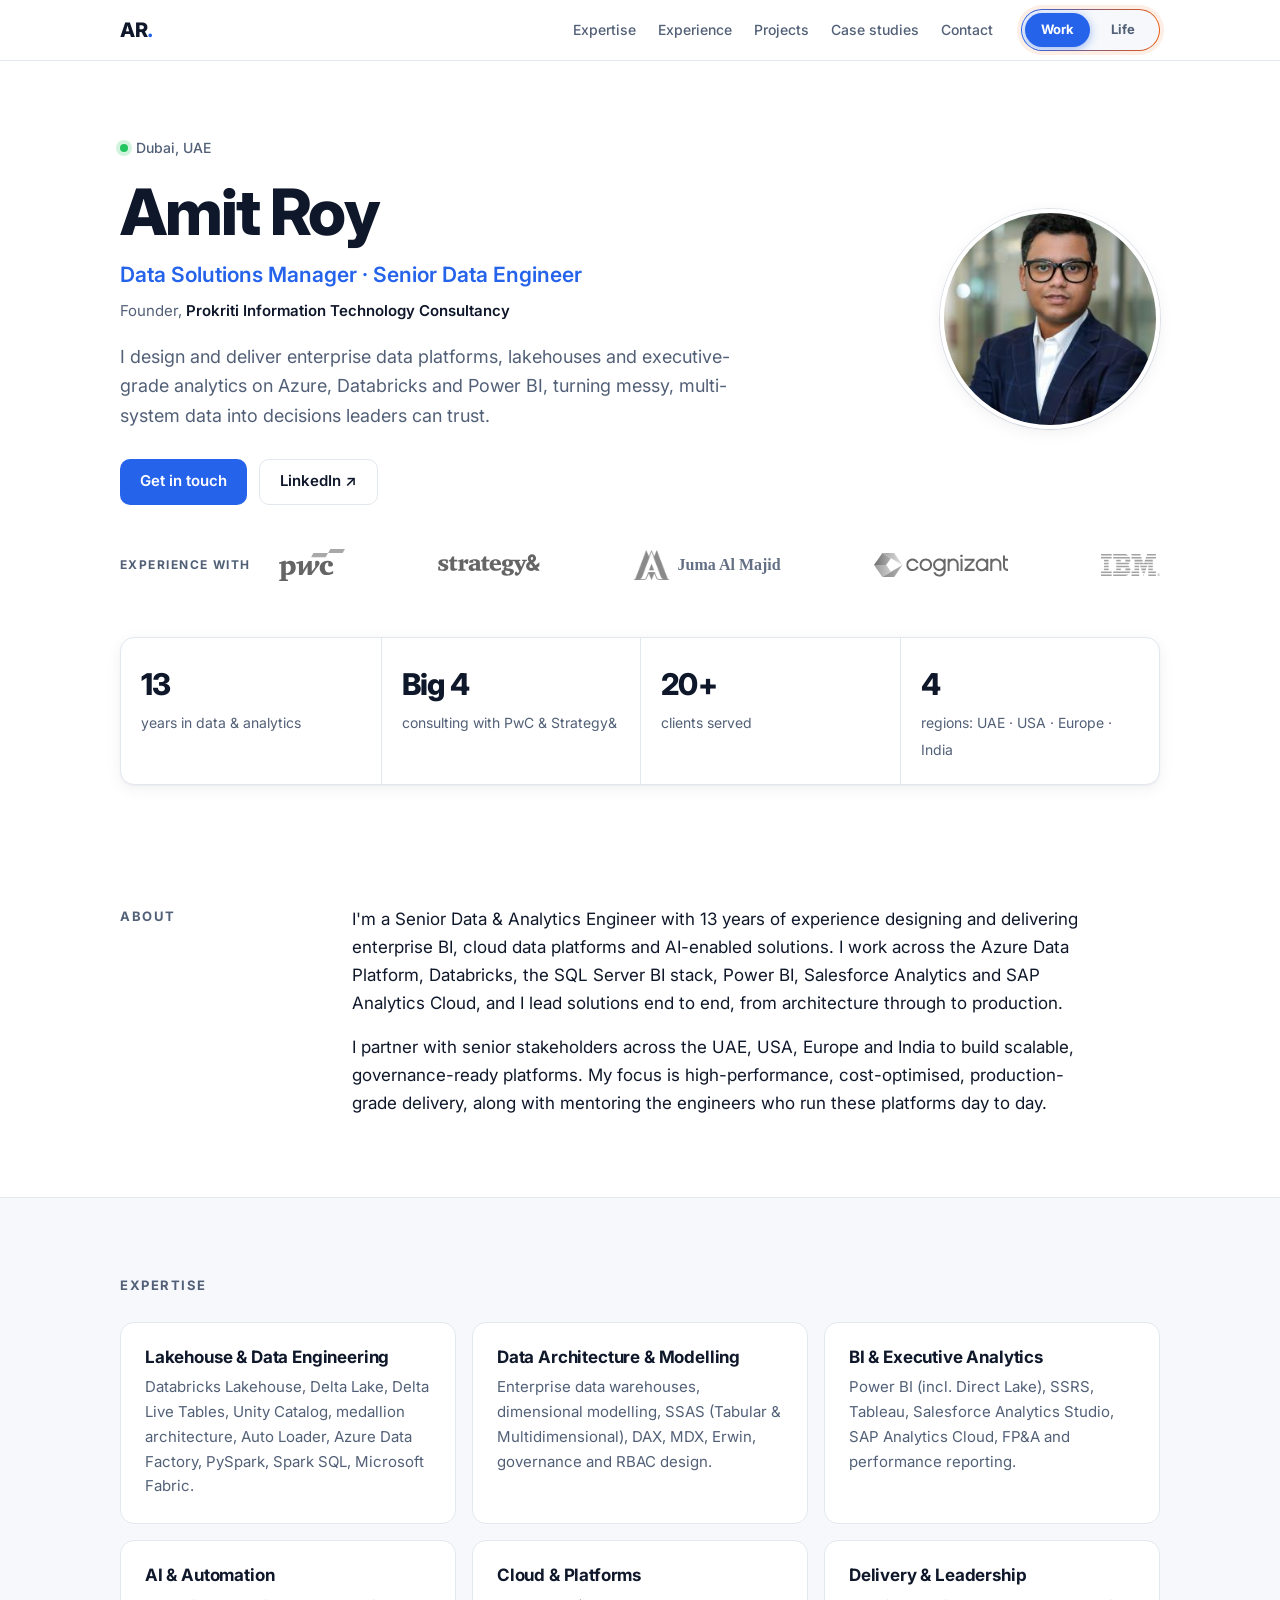
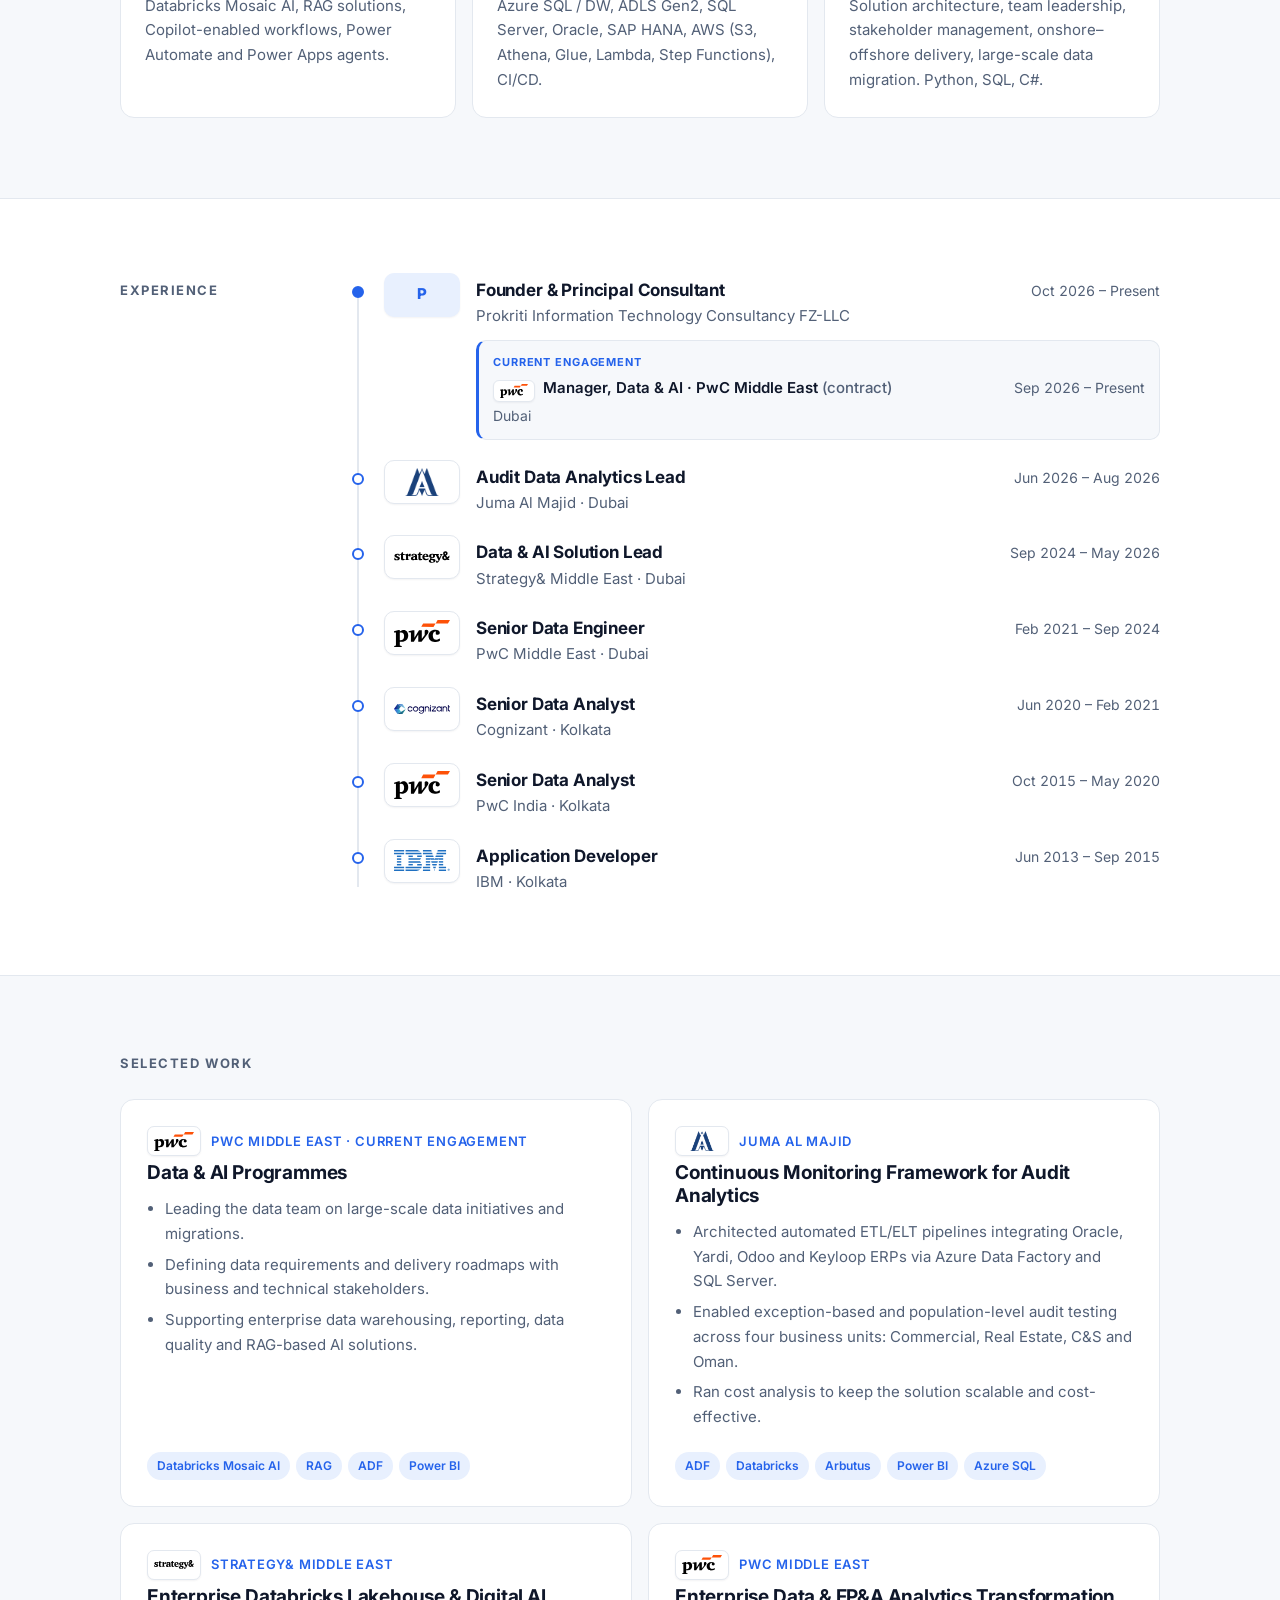
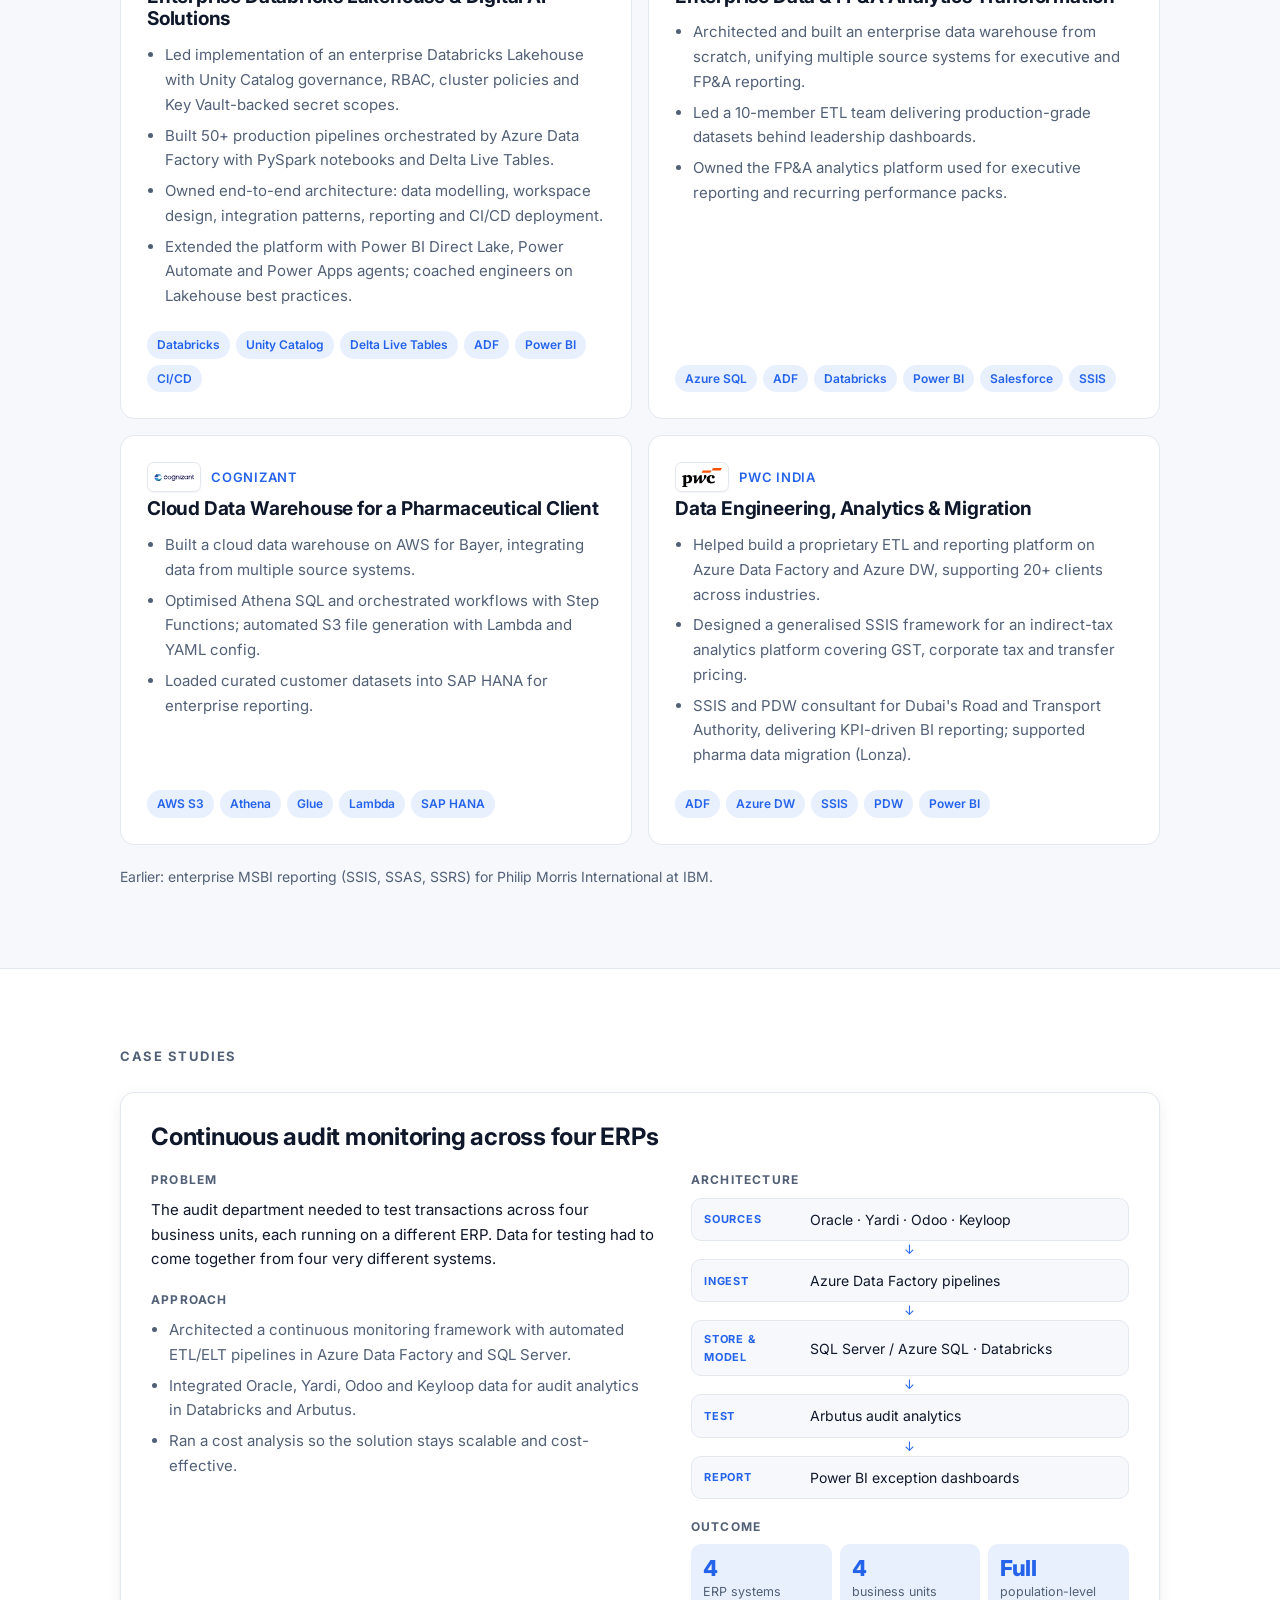
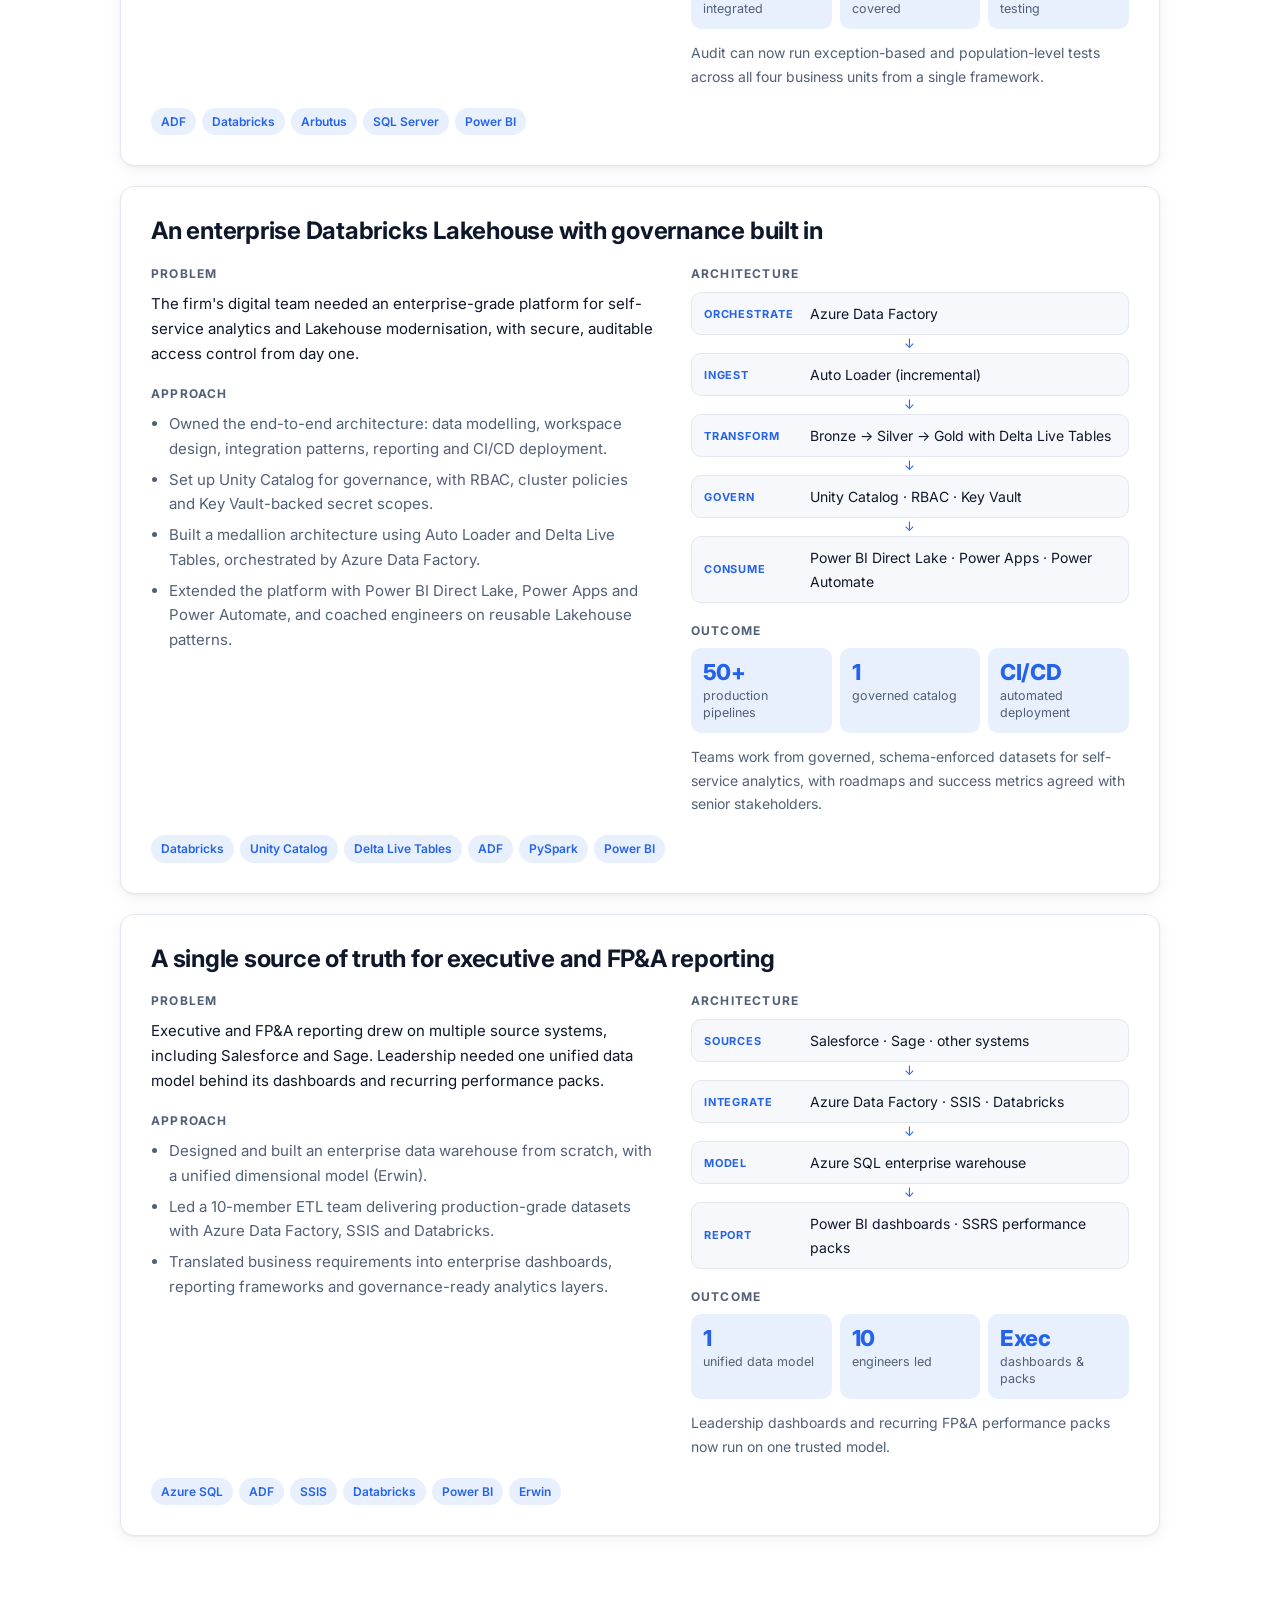
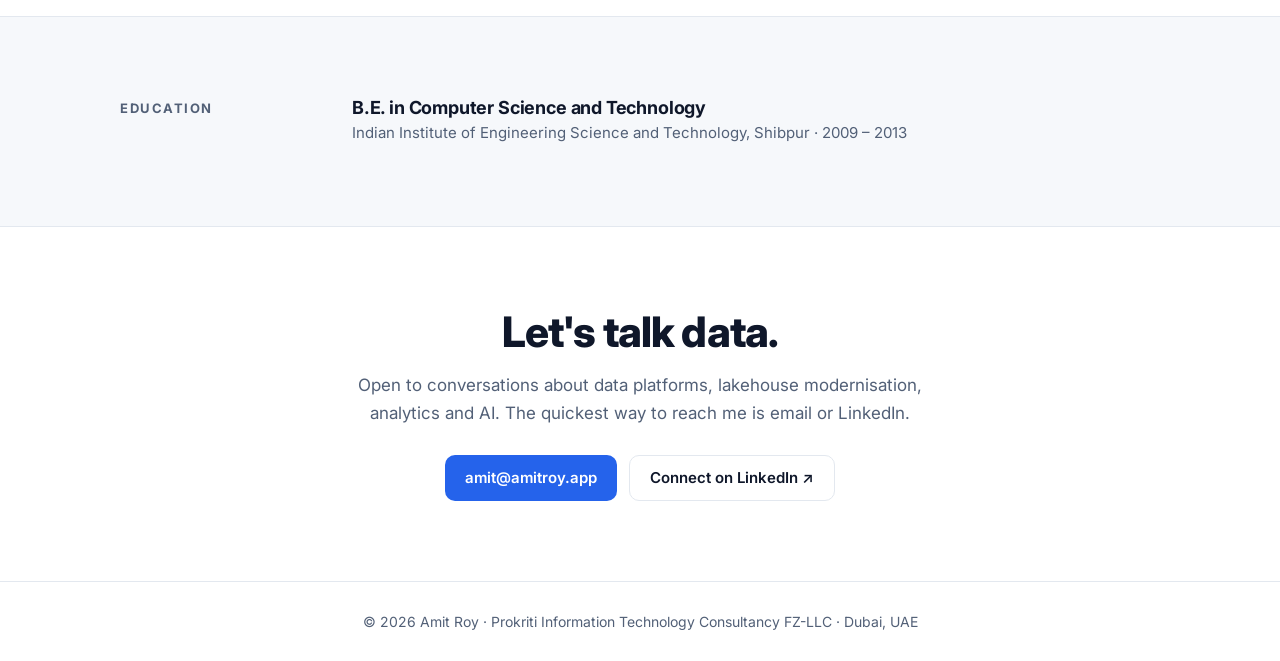
==== commit 1866fcc7: "Add case studies, company details, logos and updated highlights - Case studies section (anonymised) " ====
--- a/index.html
+++ b/index.html
@@ -8,7 +8,7 @@
   <link rel="canonical" href="https://amitroy.app/">
   <meta property="og:type" content="profile">
   <meta property="og:title" content="Amit Roy · Data & AI Solutions">
-  <meta property="og:description" content="13 years designing enterprise data platforms, lakehouses and executive analytics across the UAE, USA and India.">
+  <meta property="og:description" content="13 years designing enterprise data platforms, lakehouses and executive analytics across the UAE, USA, Europe and India.">
   <meta property="og:url" content="https://amitroy.app/">
   <meta property="og:image" content="https://amitroy.app/assets/amit-roy.jpg">
   <meta name="twitter:card" content="summary">
@@ -29,6 +29,7 @@
     "address": { "@type": "PostalAddress", "addressLocality": "Dubai", "addressCountry": "AE" },
     "alumniOf": "Indian Institute of Engineering Science and Technology, Shibpur",
     "sameAs": ["https://www.linkedin.com/in/amit-roy-08271a39"],
+    "worksFor": { "@type": "Organization", "name": "Prokriti Information Technology Consultancy FZ-LLC" },
     "knowsAbout": ["Azure Databricks", "Microsoft Fabric", "Delta Lake", "Unity Catalog", "Azure Data Factory", "PySpark", "Power BI", "Data Architecture", "Data Engineering"]
   }
   </script>
@@ -43,6 +44,7 @@
         <a class="nav-link" href="#expertise">Expertise</a>
         <a class="nav-link" href="#experience">Experience</a>
         <a class="nav-link" href="#projects">Projects</a>
+        <a class="nav-link" href="#case-studies">Case studies</a>
         <a class="nav-link" href="#contact">Contact</a>
         <span class="switch" role="group" aria-label="Site section" data-active="work">
           <a class="sw-work" href="./" aria-current="page">Work</a>
@@ -60,6 +62,7 @@
           <p class="eyebrow"><span class="dot" aria-hidden="true"></span> Dubai, UAE</p>
           <h1>Amit Roy</h1>
           <p class="role">Data Solutions Manager · Senior Data Engineer</p>
+          <p class="company-line">Founder, <strong>Prokriti Information Technology Consultancy</strong></p>
           <p class="lede">I design and deliver enterprise data platforms, lakehouses and executive-grade analytics on Azure, Databricks and Power BI, turning messy, multi-system data into decisions leaders can trust.</p>
           <div class="cta-row">
             <a class="btn btn-primary" href="#contact">Get in touch</a>
@@ -72,11 +75,24 @@
       </div>
 
       <div class="wrap">
+        <div class="logo-strip">
+          <p class="ls-label">Experience with</p>
+          <ul class="ls-row">
+            <li class="ls-pwc"><img src="assets/logos/pwc.svg" alt="PwC"></li>
+            <li class="ls-sand"><img src="assets/logos/strategyand.svg" alt="Strategy&amp;"></li>
+            <li class="ls-jam"><img src="assets/logos/juma-al-majid.png" alt=""><span>Juma Al Majid</span></li>
+            <li class="ls-cog"><img src="assets/logos/cognizant.svg" alt="Cognizant"></li>
+            <li class="ls-ibm"><img src="assets/logos/ibm.svg" alt="IBM"></li>
+          </ul>
+        </div>
+      </div>
+
+      <div class="wrap">
         <ul class="stats" aria-label="Highlights">
           <li><strong>13</strong><span>years in data &amp; analytics</span></li>
-          <li><strong>50+</strong><span>production pipelines built</span></li>
-          <li><strong>20+</strong><span>clients on a platform I helped build</span></li>
-          <li><strong>3</strong><span>regions: UAE · USA · India</span></li>
+          <li><strong>Big 4</strong><span>consulting with PwC &amp; Strategy&amp;</span></li>
+          <li><strong>20+</strong><span>clients served</span></li>
+          <li><strong>4</strong><span>regions: UAE · USA · Europe · India</span></li>
         </ul>
       </div>
     </section>
@@ -87,7 +103,7 @@
         <h2 class="section-title">About</h2>
         <div class="prose">
           <p>I'm a Senior Data &amp; Analytics Engineer with 13 years of experience designing and delivering enterprise BI, cloud data platforms and AI-enabled solutions. I work across the Azure Data Platform, Databricks, the SQL Server BI stack, Power BI, Salesforce Analytics and SAP Analytics Cloud, and I lead solutions end to end, from architecture through to production.</p>
-          <p>I partner with senior stakeholders across the UAE, USA and India to build scalable, governance-ready platforms. My focus is high-performance, cost-optimised, production-grade delivery, along with mentoring the engineers who run these platforms day to day.</p>
+          <p>I partner with senior stakeholders across the UAE, USA, Europe and India to build scalable, governance-ready platforms. My focus is high-performance, cost-optimised, production-grade delivery, along with mentoring the engineers who run these platforms day to day.</p>
         </div>
       </div>
     </section>
@@ -130,33 +146,59 @@
       <div class="wrap two-col">
         <h2 class="section-title">Experience</h2>
         <ol class="timeline">
-          <li>
-            <div class="t-head"><h3>Manager</h3><span class="t-date">Sep 2026 – Present</span></div>
-            <p class="t-org">PwC Middle East · Dubai</p>
-          </li>
-          <li>
+          <li class="has-logo">
+            <span class="logo-tile mono" role="img" aria-label="Prokriti Information Technology Consultancy">P</span>
+            <div class="t-body">
+            <div class="t-head"><h3>Founder &amp; Principal Consultant</h3><span class="t-date">Oct 2026 – Present</span></div>
+            <p class="t-org">Prokriti Information Technology Consultancy FZ-LLC</p>
+            <div class="t-engagement">
+              <span class="t-eng-label">Current engagement</span>
+              <div class="t-head"><h4><span class="logo-tile xs"><img src="assets/logos/pwc.svg" alt="PwC logo" loading="lazy"></span>Manager, Data &amp; AI · PwC Middle East <span class="t-contract">(contract)</span></h4><span class="t-date">Sep 2026 – Present</span></div>
+              <p class="t-org">Dubai</p>
+            </div>
+            </div>
+          </li>
+          <li class="has-logo">
+            <span class="logo-tile"><img src="assets/logos/juma-al-majid.png" alt="Juma Al Majid logo" loading="lazy"></span>
+            <div class="t-body">
             <div class="t-head"><h3>Audit Data Analytics Lead</h3><span class="t-date">Jun 2026 – Aug 2026</span></div>
             <p class="t-org">Juma Al Majid · Dubai</p>
-          </li>
-          <li>
+            </div>
+          </li>
+          <li class="has-logo">
+            <span class="logo-tile"><img src="assets/logos/strategyand.svg" alt="Strategy&amp; logo" loading="lazy"></span>
+            <div class="t-body">
             <div class="t-head"><h3>Data &amp; AI Solution Lead</h3><span class="t-date">Sep 2024 – May 2026</span></div>
             <p class="t-org">Strategy&amp; Middle East · Dubai</p>
-          </li>
-          <li>
+            </div>
+          </li>
+          <li class="has-logo">
+            <span class="logo-tile"><img src="assets/logos/pwc.svg" alt="PwC logo" loading="lazy"></span>
+            <div class="t-body">
             <div class="t-head"><h3>Senior Data Engineer</h3><span class="t-date">Feb 2021 – Sep 2024</span></div>
             <p class="t-org">PwC Middle East · Dubai</p>
-          </li>
-          <li>
+            </div>
+          </li>
+          <li class="has-logo">
+            <span class="logo-tile"><img src="assets/logos/cognizant.svg" alt="Cognizant logo" loading="lazy"></span>
+            <div class="t-body">
             <div class="t-head"><h3>Senior Data Analyst</h3><span class="t-date">Jun 2020 – Feb 2021</span></div>
             <p class="t-org">Cognizant · Kolkata</p>
-          </li>
-          <li>
+            </div>
+          </li>
+          <li class="has-logo">
+            <span class="logo-tile"><img src="assets/logos/pwc.svg" alt="PwC logo" loading="lazy"></span>
+            <div class="t-body">
             <div class="t-head"><h3>Senior Data Analyst</h3><span class="t-date">Oct 2015 – May 2020</span></div>
             <p class="t-org">PwC India · Kolkata</p>
-          </li>
-          <li>
+            </div>
+          </li>
+          <li class="has-logo">
+            <span class="logo-tile"><img src="assets/logos/ibm.svg" alt="IBM logo" loading="lazy"></span>
+            <div class="t-body">
             <div class="t-head"><h3>Application Developer</h3><span class="t-date">Jun 2013 – Sep 2015</span></div>
             <p class="t-org">IBM · Kolkata</p>
+            </div>
           </li>
         </ol>
       </div>
@@ -168,7 +210,7 @@
         <h2 class="section-title">Selected work</h2>
         <div class="projects">
           <article class="project">
-            <p class="p-org">PwC Middle East · Current</p>
+            <p class="p-org"><span class="logo-tile sm"><img src="assets/logos/pwc.svg" alt="PwC logo" loading="lazy"></span><span>PwC Middle East · Current engagement</span></p>
             <h3>Data &amp; AI Programmes</h3>
             <ul>
               <li>Leading the data team on large-scale data initiatives and migrations.</li>
@@ -179,7 +221,7 @@
           </article>
 
           <article class="project">
-            <p class="p-org">Juma Al Majid</p>
+            <p class="p-org"><span class="logo-tile sm"><img src="assets/logos/juma-al-majid.png" alt="Juma Al Majid logo" loading="lazy"></span><span>Juma Al Majid</span></p>
             <h3>Continuous Monitoring Framework for Audit Analytics</h3>
             <ul>
               <li>Architected automated ETL/ELT pipelines integrating Oracle, Yardi, Odoo and Keyloop ERPs via Azure Data Factory and SQL Server.</li>
@@ -190,7 +232,7 @@
           </article>
 
           <article class="project">
-            <p class="p-org">Strategy&amp; Middle East</p>
+            <p class="p-org"><span class="logo-tile sm"><img src="assets/logos/strategyand.svg" alt="Strategy&amp; logo" loading="lazy"></span><span>Strategy&amp; Middle East</span></p>
             <h3>Enterprise Databricks Lakehouse &amp; Digital AI Solutions</h3>
             <ul>
               <li>Led implementation of an enterprise Databricks Lakehouse with Unity Catalog governance, RBAC, cluster policies and Key Vault-backed secret scopes.</li>
@@ -202,7 +244,7 @@
           </article>
 
           <article class="project">
-            <p class="p-org">PwC Middle East</p>
+            <p class="p-org"><span class="logo-tile sm"><img src="assets/logos/pwc.svg" alt="PwC logo" loading="lazy"></span><span>PwC Middle East</span></p>
             <h3>Enterprise Data &amp; FP&amp;A Analytics Transformation</h3>
             <ul>
               <li>Architected and built an enterprise data warehouse from scratch, unifying multiple source systems for executive and FP&amp;A reporting.</li>
@@ -213,7 +255,7 @@
           </article>
 
           <article class="project">
-            <p class="p-org">Cognizant</p>
+            <p class="p-org"><span class="logo-tile sm"><img src="assets/logos/cognizant.svg" alt="Cognizant logo" loading="lazy"></span><span>Cognizant</span></p>
             <h3>Cloud Data Warehouse for a Pharmaceutical Client</h3>
             <ul>
               <li>Built a cloud data warehouse on AWS for Bayer, integrating data from multiple source systems.</li>
@@ -224,7 +266,7 @@
           </article>
 
           <article class="project">
-            <p class="p-org">PwC India</p>
+            <p class="p-org"><span class="logo-tile sm"><img src="assets/logos/pwc.svg" alt="PwC logo" loading="lazy"></span><span>PwC India</span></p>
             <h3>Data Engineering, Analytics &amp; Migration</h3>
             <ul>
               <li>Helped build a proprietary ETL and reporting platform on Azure Data Factory and Azure DW, supporting 20+ clients across industries.</li>
@@ -239,8 +281,129 @@
       </div>
     </section>
 
+    <!-- CASE STUDIES -->
+    <section class="section" id="case-studies">
+      <div class="wrap">
+        <h2 class="section-title">Case studies</h2>
+        <div class="cases">
+
+          <!-- CASE 1 -->
+          <article class="case">
+            <header class="case-head">
+              <h3>Continuous audit monitoring across four ERPs</h3>
+            </header>
+            <div class="case-grid">
+              <div>
+                <h4>Problem</h4>
+                <p>The audit department needed to test transactions across four business units, each running on a different ERP. Data for testing had to come together from four very different systems.</p>
+                <h4>Approach</h4>
+                <ul>
+                  <li>Architected a continuous monitoring framework with automated ETL/ELT pipelines in Azure Data Factory and SQL Server.</li>
+                  <li>Integrated Oracle, Yardi, Odoo and Keyloop data for audit analytics in Databricks and Arbutus.</li>
+                  <li>Ran a cost analysis so the solution stays scalable and cost-effective.</li>
+                </ul>
+              </div>
+              <div>
+                <h4>Architecture</h4>
+                <ol class="flow">
+                  <li><span>Sources</span>Oracle · Yardi · Odoo · Keyloop</li>
+                  <li><span>Ingest</span>Azure Data Factory pipelines</li>
+                  <li><span>Store &amp; model</span>SQL Server / Azure SQL · Databricks</li>
+                  <li><span>Test</span>Arbutus audit analytics</li>
+                  <li><span>Report</span>Power BI exception dashboards</li>
+                </ol>
+                <h4>Outcome</h4>
+                <ul class="outcomes">
+                  <li><strong>4</strong><span>ERP systems integrated</span></li>
+                  <li><strong>4</strong><span>business units covered</span></li>
+                  <li><strong>Full</strong><span>population-level testing</span></li>
+                </ul>
+                <p class="outcome-note">Audit can now run exception-based and population-level tests across all four business units from a single framework.</p>
+              </div>
+            </div>
+            <p class="tags"><span>ADF</span><span>Databricks</span><span>Arbutus</span><span>SQL Server</span><span>Power BI</span></p>
+          </article>
+
+          <!-- CASE 2 -->
+          <article class="case">
+            <header class="case-head">
+              <h3>An enterprise Databricks Lakehouse with governance built in</h3>
+            </header>
+            <div class="case-grid">
+              <div>
+                <h4>Problem</h4>
+                <p>The firm's digital team needed an enterprise-grade platform for self-service analytics and Lakehouse modernisation, with secure, auditable access control from day one.</p>
+                <h4>Approach</h4>
+                <ul>
+                  <li>Owned the end-to-end architecture: data modelling, workspace design, integration patterns, reporting and CI/CD deployment.</li>
+                  <li>Set up Unity Catalog for governance, with RBAC, cluster policies and Key Vault-backed secret scopes.</li>
+                  <li>Built a medallion architecture using Auto Loader and Delta Live Tables, orchestrated by Azure Data Factory.</li>
+                  <li>Extended the platform with Power BI Direct Lake, Power Apps and Power Automate, and coached engineers on reusable Lakehouse patterns.</li>
+                </ul>
+              </div>
+              <div>
+                <h4>Architecture</h4>
+                <ol class="flow">
+                  <li><span>Orchestrate</span>Azure Data Factory</li>
+                  <li><span>Ingest</span>Auto Loader (incremental)</li>
+                  <li><span>Transform</span>Bronze → Silver → Gold with Delta Live Tables</li>
+                  <li><span>Govern</span>Unity Catalog · RBAC · Key Vault</li>
+                  <li><span>Consume</span>Power BI Direct Lake · Power Apps · Power Automate</li>
+                </ol>
+                <h4>Outcome</h4>
+                <ul class="outcomes">
+                  <li><strong>50+</strong><span>production pipelines</span></li>
+                  <li><strong>1</strong><span>governed catalog</span></li>
+                  <li><strong>CI/CD</strong><span>automated deployment</span></li>
+                </ul>
+                <p class="outcome-note">Teams work from governed, schema-enforced datasets for self-service analytics, with roadmaps and success metrics agreed with senior stakeholders.</p>
+              </div>
+            </div>
+            <p class="tags"><span>Databricks</span><span>Unity Catalog</span><span>Delta Live Tables</span><span>ADF</span><span>PySpark</span><span>Power BI</span></p>
+          </article>
+
+          <!-- CASE 3 -->
+          <article class="case">
+            <header class="case-head">
+              <h3>A single source of truth for executive and FP&amp;A reporting</h3>
+            </header>
+            <div class="case-grid">
+              <div>
+                <h4>Problem</h4>
+                <p>Executive and FP&amp;A reporting drew on multiple source systems, including Salesforce and Sage. Leadership needed one unified data model behind its dashboards and recurring performance packs.</p>
+                <h4>Approach</h4>
+                <ul>
+                  <li>Designed and built an enterprise data warehouse from scratch, with a unified dimensional model (Erwin).</li>
+                  <li>Led a 10-member ETL team delivering production-grade datasets with Azure Data Factory, SSIS and Databricks.</li>
+                  <li>Translated business requirements into enterprise dashboards, reporting frameworks and governance-ready analytics layers.</li>
+                </ul>
+              </div>
+              <div>
+                <h4>Architecture</h4>
+                <ol class="flow">
+                  <li><span>Sources</span>Salesforce · Sage · other systems</li>
+                  <li><span>Integrate</span>Azure Data Factory · SSIS · Databricks</li>
+                  <li><span>Model</span>Azure SQL enterprise warehouse</li>
+                  <li><span>Report</span>Power BI dashboards · SSRS performance packs</li>
+                </ol>
+                <h4>Outcome</h4>
+                <ul class="outcomes">
+                  <li><strong>1</strong><span>unified data model</span></li>
+                  <li><strong>10</strong><span>engineers led</span></li>
+                  <li><strong>Exec</strong><span>dashboards &amp; packs</span></li>
+                </ul>
+                <p class="outcome-note">Leadership dashboards and recurring FP&amp;A performance packs now run on one trusted model.</p>
+              </div>
+            </div>
+            <p class="tags"><span>Azure SQL</span><span>ADF</span><span>SSIS</span><span>Databricks</span><span>Power BI</span><span>Erwin</span></p>
+          </article>
+
+        </div>
+      </div>
+    </section>
+
     <!-- EDUCATION -->
-    <section class="section" id="education">
+    <section class="section alt" id="education">
       <div class="wrap two-col">
         <h2 class="section-title">Education</h2>
         <div>
@@ -264,7 +427,7 @@
   </main>
 
   <footer class="footer">
-    <div class="wrap">© <span id="yr">2026</span> Amit Roy · Dubai, UAE</div>
+    <div class="wrap">© <span id="yr">2026</span> Amit Roy · Prokriti Information Technology Consultancy FZ-LLC · Dubai, UAE</div>
   </footer>
 
   <script>document.getElementById('yr').textContent = new Date().getFullYear();</script>
--- a/styles.css
+++ b/styles.css
@@ -292,3 +292,107 @@
   .posts, .gallery { grid-template-columns: 1fr; }
   .post-body { font-size: 17px; }
 }
+
+/* ---------- Case studies ---------- */
+.cases { display: grid; gap: 20px; }
+.case { background: var(--surface); border: 1px solid var(--line); border-radius: var(--radius); padding: 30px; box-shadow: var(--shadow); }
+.case-head h3 { font-size: clamp(20px, 2.4vw, 24px); margin-bottom: 4px; }
+.case-grid { display: grid; grid-template-columns: 1.15fr 1fr; gap: 36px; margin: 18px 0 20px; }
+.case h4 { font-size: 12px; font-weight: 700; text-transform: uppercase; letter-spacing: .1em; color: var(--muted); margin: 18px 0 8px; }
+.case-grid > div > h4:first-child { margin-top: 0; }
+.case p { margin: 0; font-size: 15px; }
+.case ul:not(.outcomes) { margin: 0; padding-left: 18px; font-size: 15px; color: var(--muted); }
+.case ul:not(.outcomes) li { margin-bottom: 6px; }
+
+/* architecture flow */
+.flow { list-style: none; margin: 0; padding: 0; }
+.flow li {
+  position: relative; display: grid; grid-template-columns: 96px 1fr; gap: 10px; align-items: center;
+  padding: 9px 12px; margin-bottom: 18px; font-size: 14px;
+  background: var(--bg-alt); border: 1px solid var(--line); border-radius: 10px;
+}
+.flow li:last-child { margin-bottom: 0; }
+.flow li:not(:last-child)::after {
+  content: "↓"; position: absolute; left: 50%; bottom: -18px; transform: translateX(-50%);
+  font-size: 13px; line-height: 18px; color: var(--accent);
+}
+.flow li span { font-size: 11px; font-weight: 700; text-transform: uppercase; letter-spacing: .08em; color: var(--accent); }
+
+/* outcome tiles */
+.outcomes { list-style: none; margin: 0; padding: 0; display: grid; grid-template-columns: repeat(3, 1fr); gap: 8px; }
+.outcomes li { background: var(--accent-soft); border-radius: 10px; padding: 12px; }
+.outcomes strong { display: block; font-size: 22px; font-weight: 800; letter-spacing: -.02em; color: var(--accent); line-height: 1.15; }
+.outcomes span { display: block; font-size: 12.5px; color: var(--muted); line-height: 1.35; margin-top: 2px; }
+.outcome-note { margin-top: 12px !important; font-size: 14px !important; color: var(--muted); }
+
+
+@media (max-width: 900px) {
+  .case-grid { grid-template-columns: 1fr; gap: 8px; }
+}
+@media (max-width: 720px) {
+  .case { padding: 22px 18px; }
+  .flow li { grid-template-columns: 1fr; gap: 2px; }
+}
+
+/* Own company line in hero */
+.company-line { margin: 6px 0 0; font-size: 15px; color: var(--muted); }
+.company-line strong { color: var(--text); font-weight: 600; }
+
+/* Nested client engagement under own company */
+.t-engagement { margin-top: 12px; padding: 12px 14px; background: var(--bg-alt); border: 1px solid var(--line); border-left: 3px solid var(--accent); border-radius: 10px; }
+.t-eng-label { display: block; font-size: 11px; font-weight: 700; text-transform: uppercase; letter-spacing: .08em; color: var(--accent); margin-bottom: 4px; }
+.t-engagement h4 { margin: 0; font-size: 15px; font-weight: 600; }
+.t-contract { font-weight: 500; color: var(--muted); }
+.t-engagement .t-org { font-size: 14px; }
+
+/* ---------- Company logos ---------- */
+.logo-tile {
+  flex-shrink: 0; display: inline-flex; align-items: center; justify-content: center;
+  width: 76px; height: 44px; padding: 7px 9px; border-radius: 10px;
+  background: #ffffff; border: 1px solid var(--line);
+  box-shadow: 0 1px 2px rgba(15, 23, 42, .05);
+}
+.logo-tile img { max-width: 100%; max-height: 100%; object-fit: contain; display: block; }
+.logo-tile.mono { background: var(--accent-soft); color: var(--accent); font-weight: 800; font-size: 15px; letter-spacing: .02em; border-color: transparent; }
+.logo-tile.sm { width: 54px; height: 30px; padding: 4px 6px; border-radius: 7px; }
+.logo-tile.sm.mono { font-size: 12px; }
+.logo-tile.xs { width: 42px; height: 22px; padding: 3px 5px; border-radius: 6px; margin-right: 8px; vertical-align: -5px; }
+
+.timeline li.has-logo { display: grid; grid-template-columns: 76px 1fr; gap: 16px; align-items: start; }
+.timeline li.has-logo .logo-tile { margin-top: -6px; }
+.timeline li.has-logo .t-engagement .logo-tile { margin-top: 0; }
+
+.project .p-org { display: flex; align-items: center; gap: 10px; }
+
+@media (max-width: 720px) {
+  .timeline li.has-logo { grid-template-columns: 54px 1fr; gap: 12px; }
+  .timeline li.has-logo > .logo-tile { width: 54px; height: 34px; padding: 5px 6px; }
+}
+
+/* ---------- "Experience with" logo strip (hero) ---------- */
+.logo-strip { margin-top: 44px; display: flex; align-items: center; gap: 28px; flex-wrap: wrap; }
+.ls-label { margin: 0; font-size: 12px; font-weight: 700; text-transform: uppercase; letter-spacing: .12em; color: var(--muted); white-space: nowrap; }
+.ls-row { list-style: none; margin: 0; padding: 0; flex: 1; display: flex; align-items: center; justify-content: space-between; gap: 22px 36px; flex-wrap: wrap; }
+.ls-row li { display: flex; align-items: center; gap: 8px; }
+.ls-row img { display: block; width: auto; filter: grayscale(1); opacity: .6; transition: filter .25s ease, opacity .25s ease; }
+.ls-row li:hover img { filter: none; opacity: 1; }
+.ls-pwc img { height: 32px; }
+.ls-sand img { height: 22px; }
+.ls-jam img { height: 30px; }
+.ls-jam span { font-family: Georgia, "Times New Roman", serif; font-size: 16px; font-weight: 600; color: var(--muted); white-space: nowrap; opacity: .9; transition: color .25s ease; }
+.ls-jam:hover span { color: #1e3f78; }
+.ls-cog img { height: 24px; }
+.ls-ibm img { height: 22px; }
+
+/* dark mode: render all marks as soft white silhouettes so dark wordmarks stay visible */
+@media (prefers-color-scheme: dark) {
+  .ls-row img { filter: grayscale(1) brightness(0) invert(1); opacity: .55; }
+  .ls-row li:hover img { filter: grayscale(1) brightness(0) invert(1); opacity: .95; }
+  .ls-jam:hover span { color: var(--text); }
+}
+
+@media (max-width: 720px) {
+  .logo-strip { margin-top: 32px; gap: 14px; flex-direction: column; align-items: flex-start; }
+  .ls-row { justify-content: flex-start; gap: 18px 28px; }
+  .ls-pwc img { height: 28px; } .ls-sand img, .ls-ibm img { height: 19px; } .ls-cog img { height: 21px; } .ls-jam img { height: 26px; }
+}
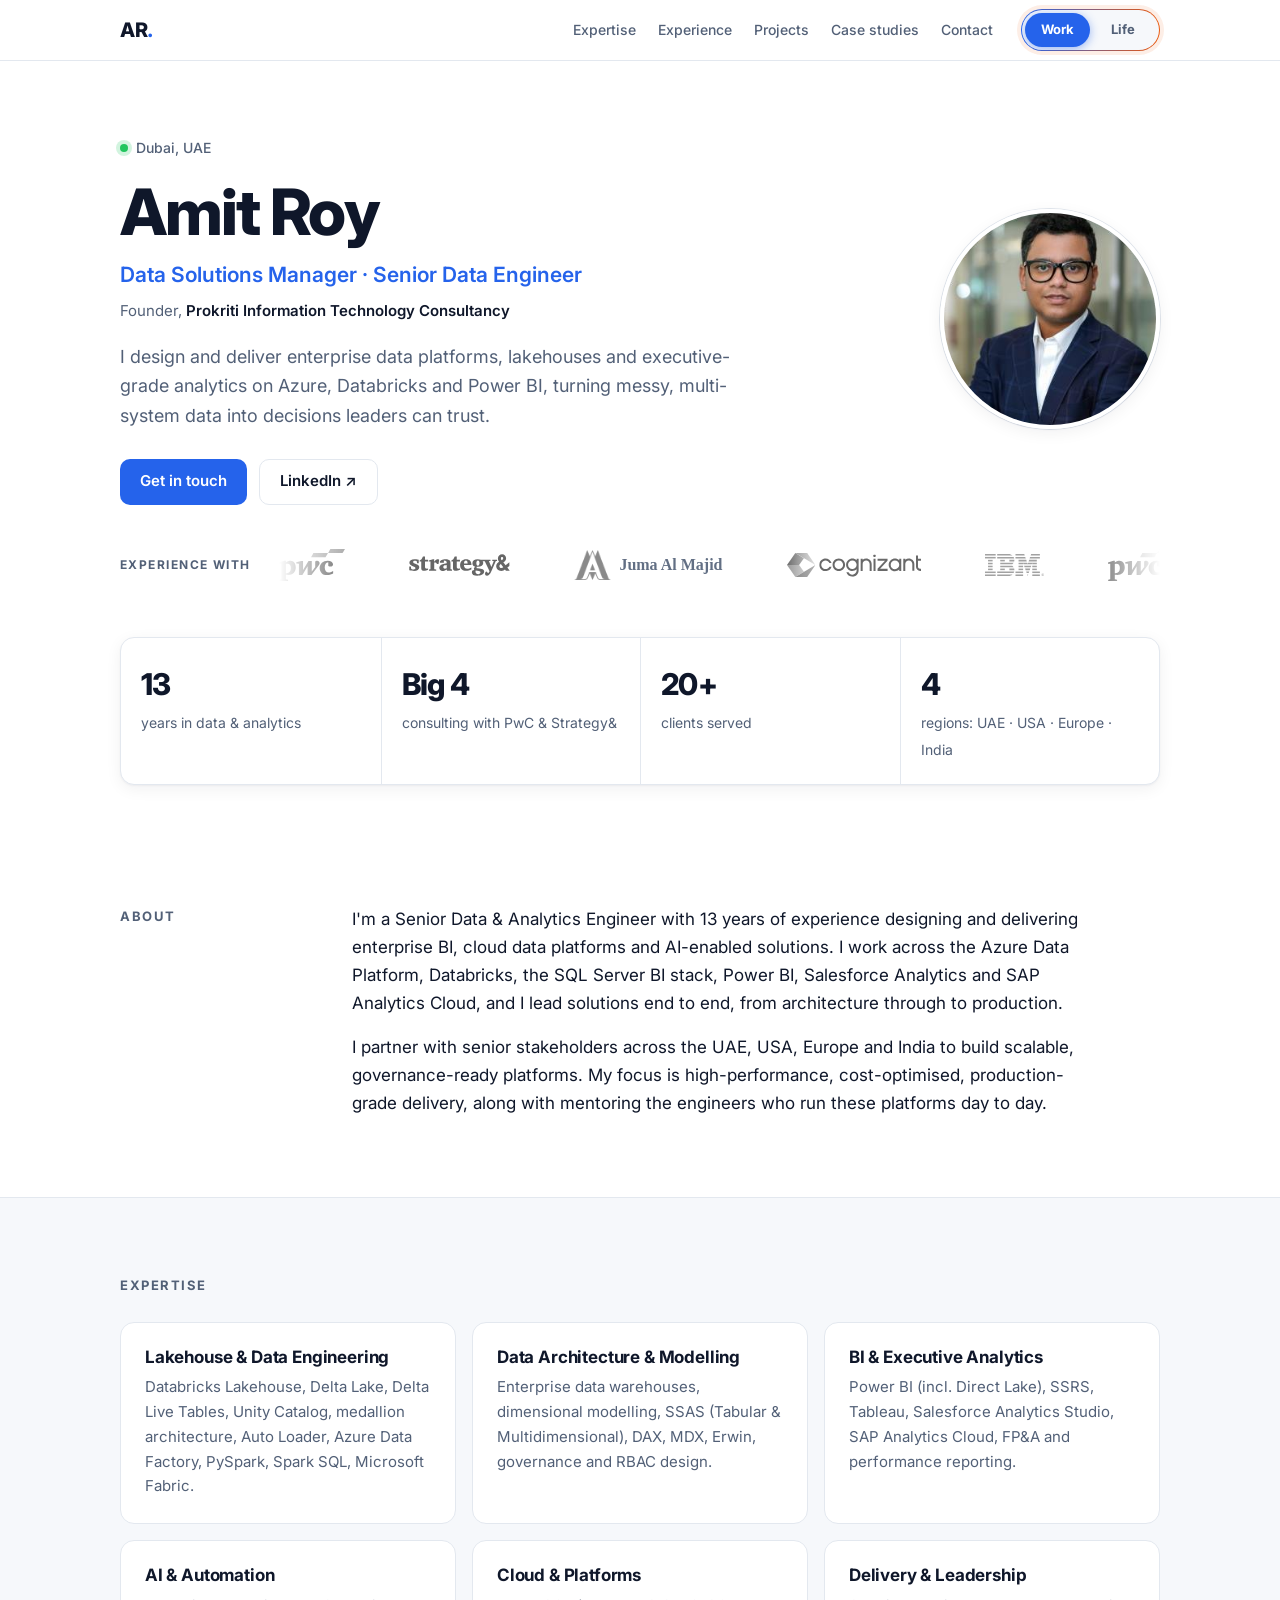
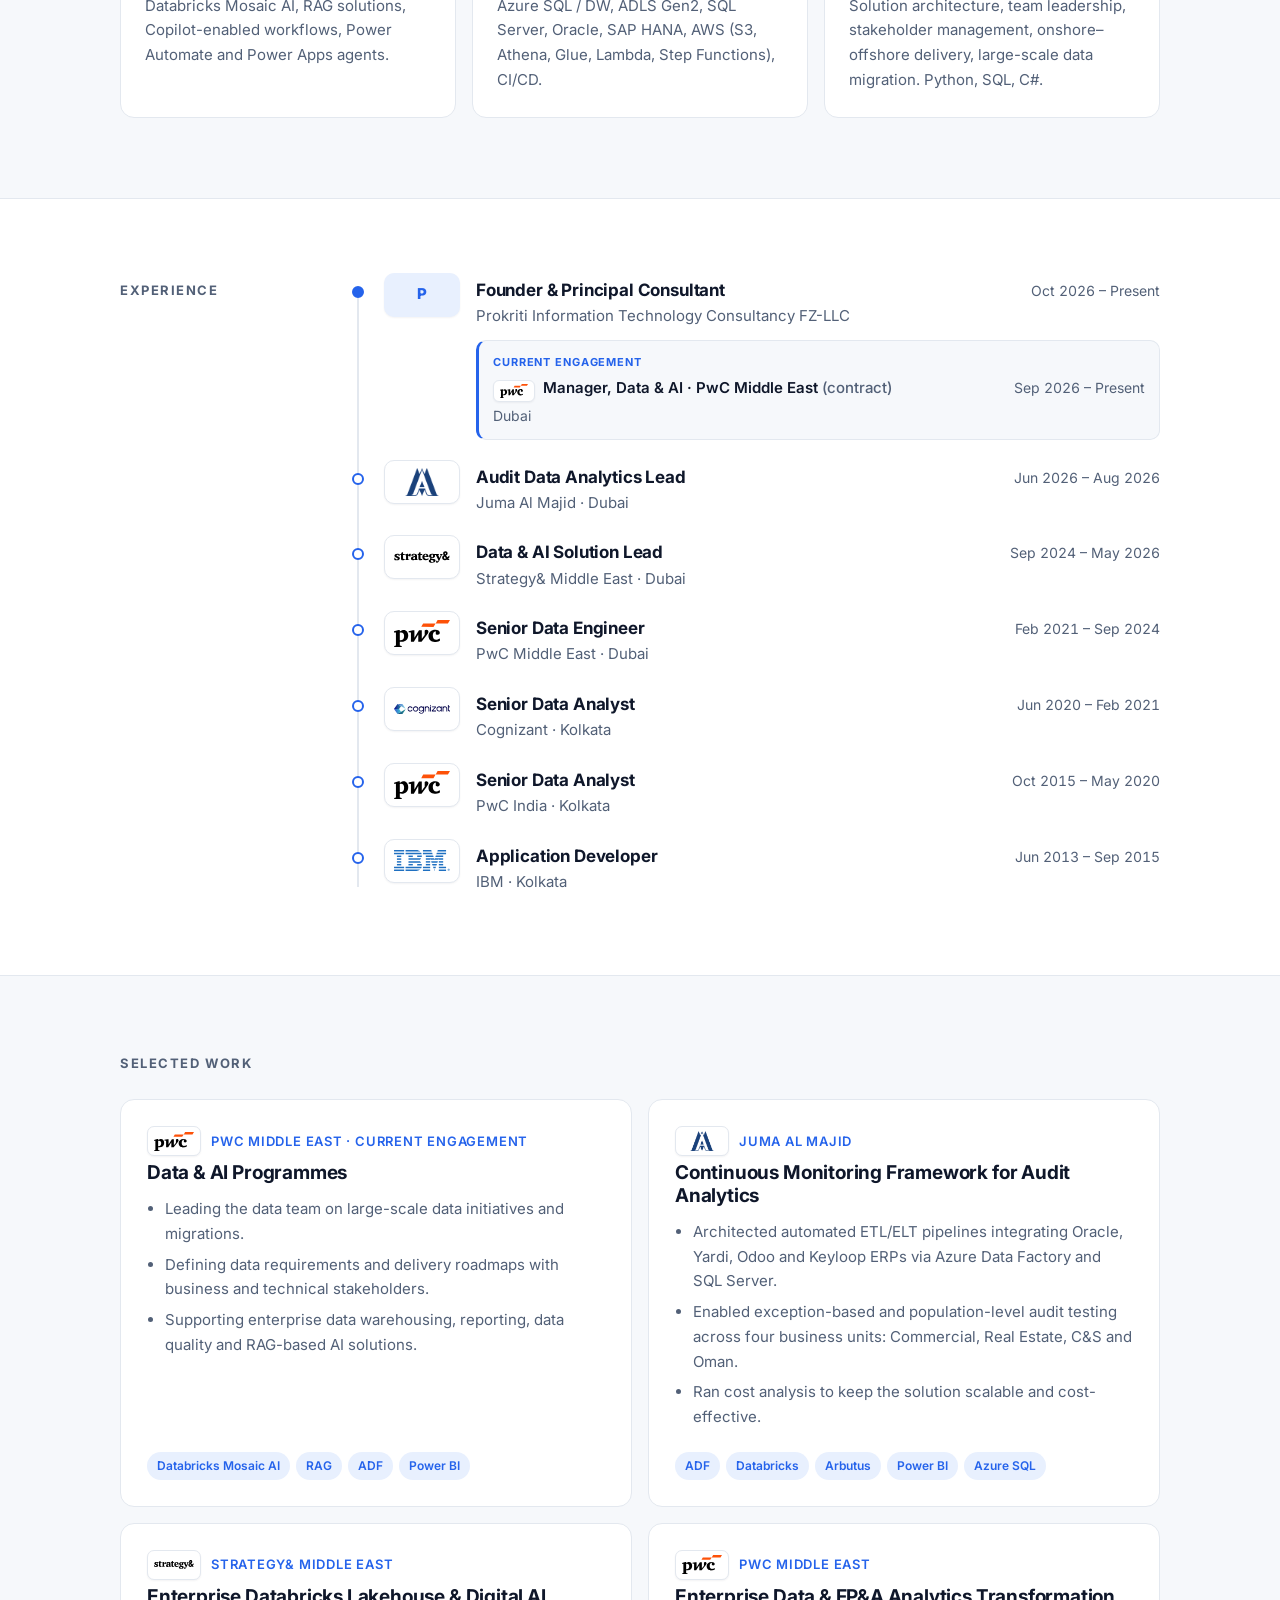
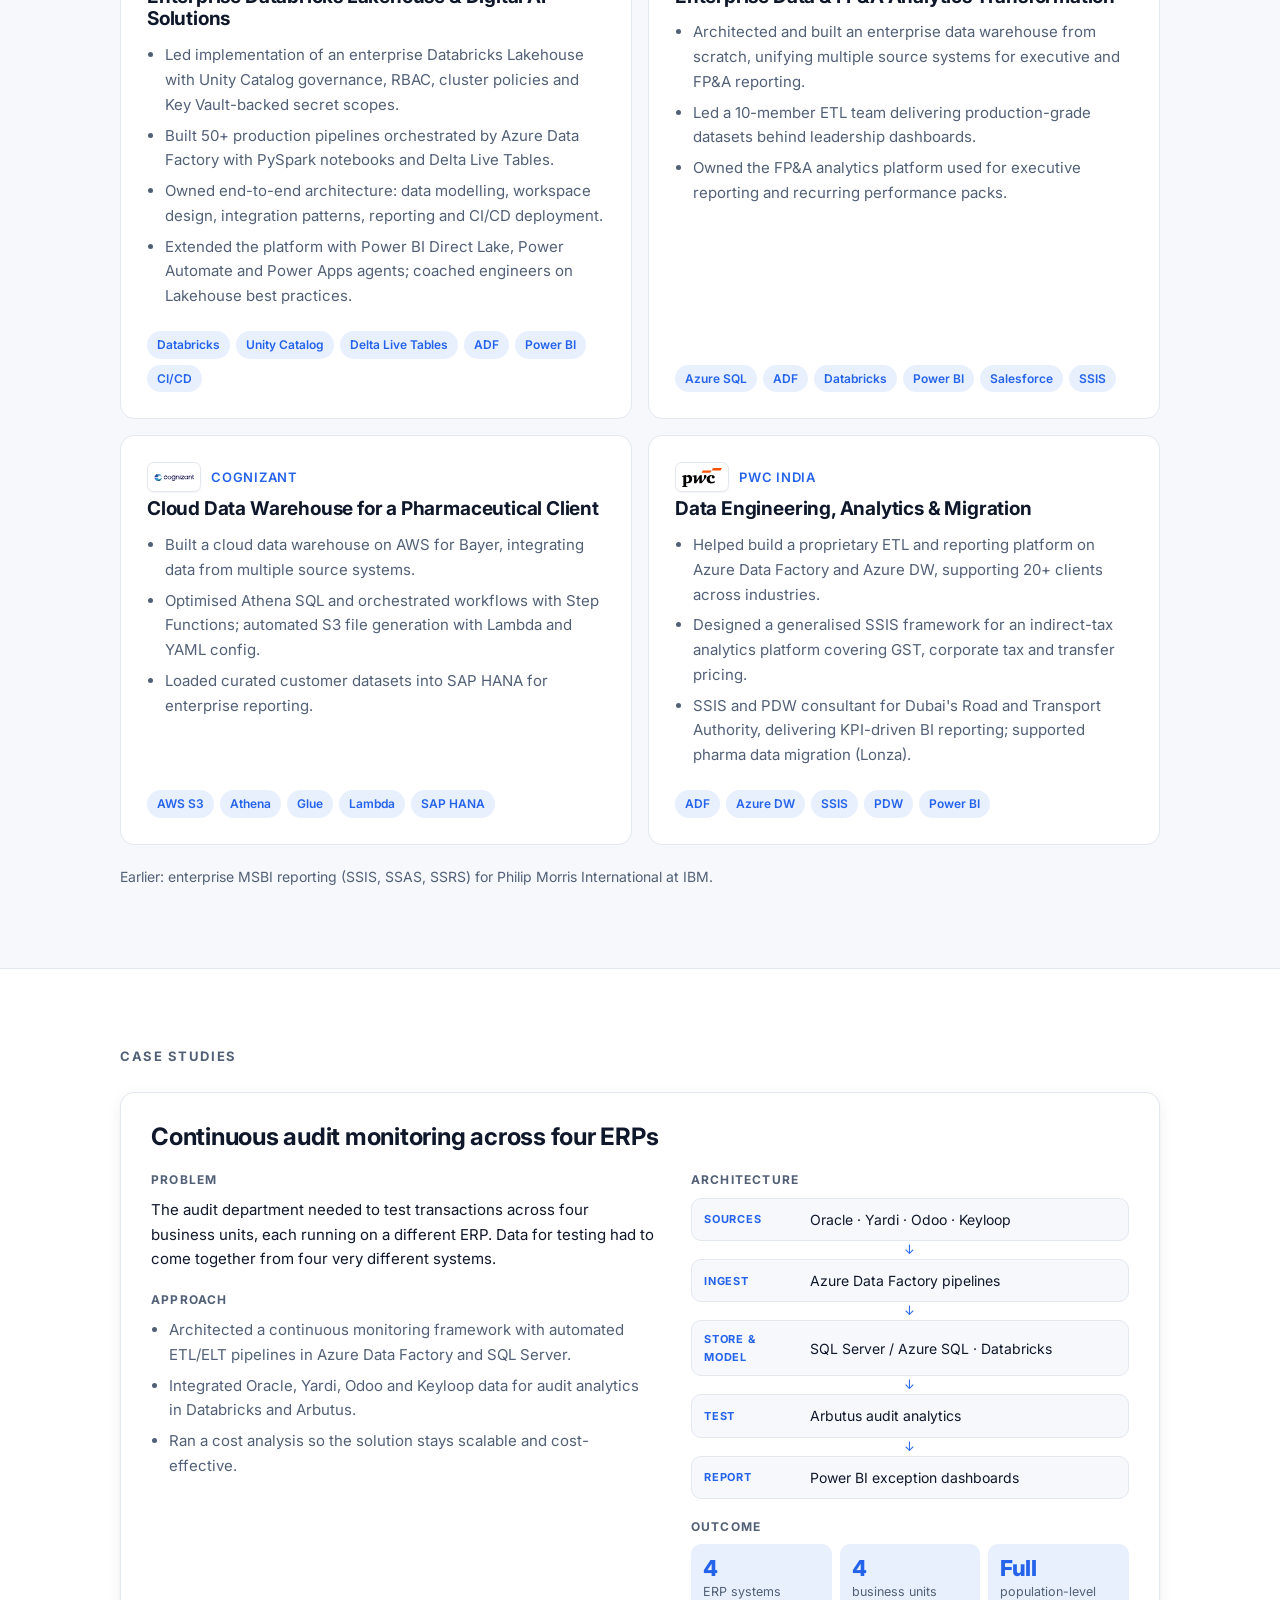
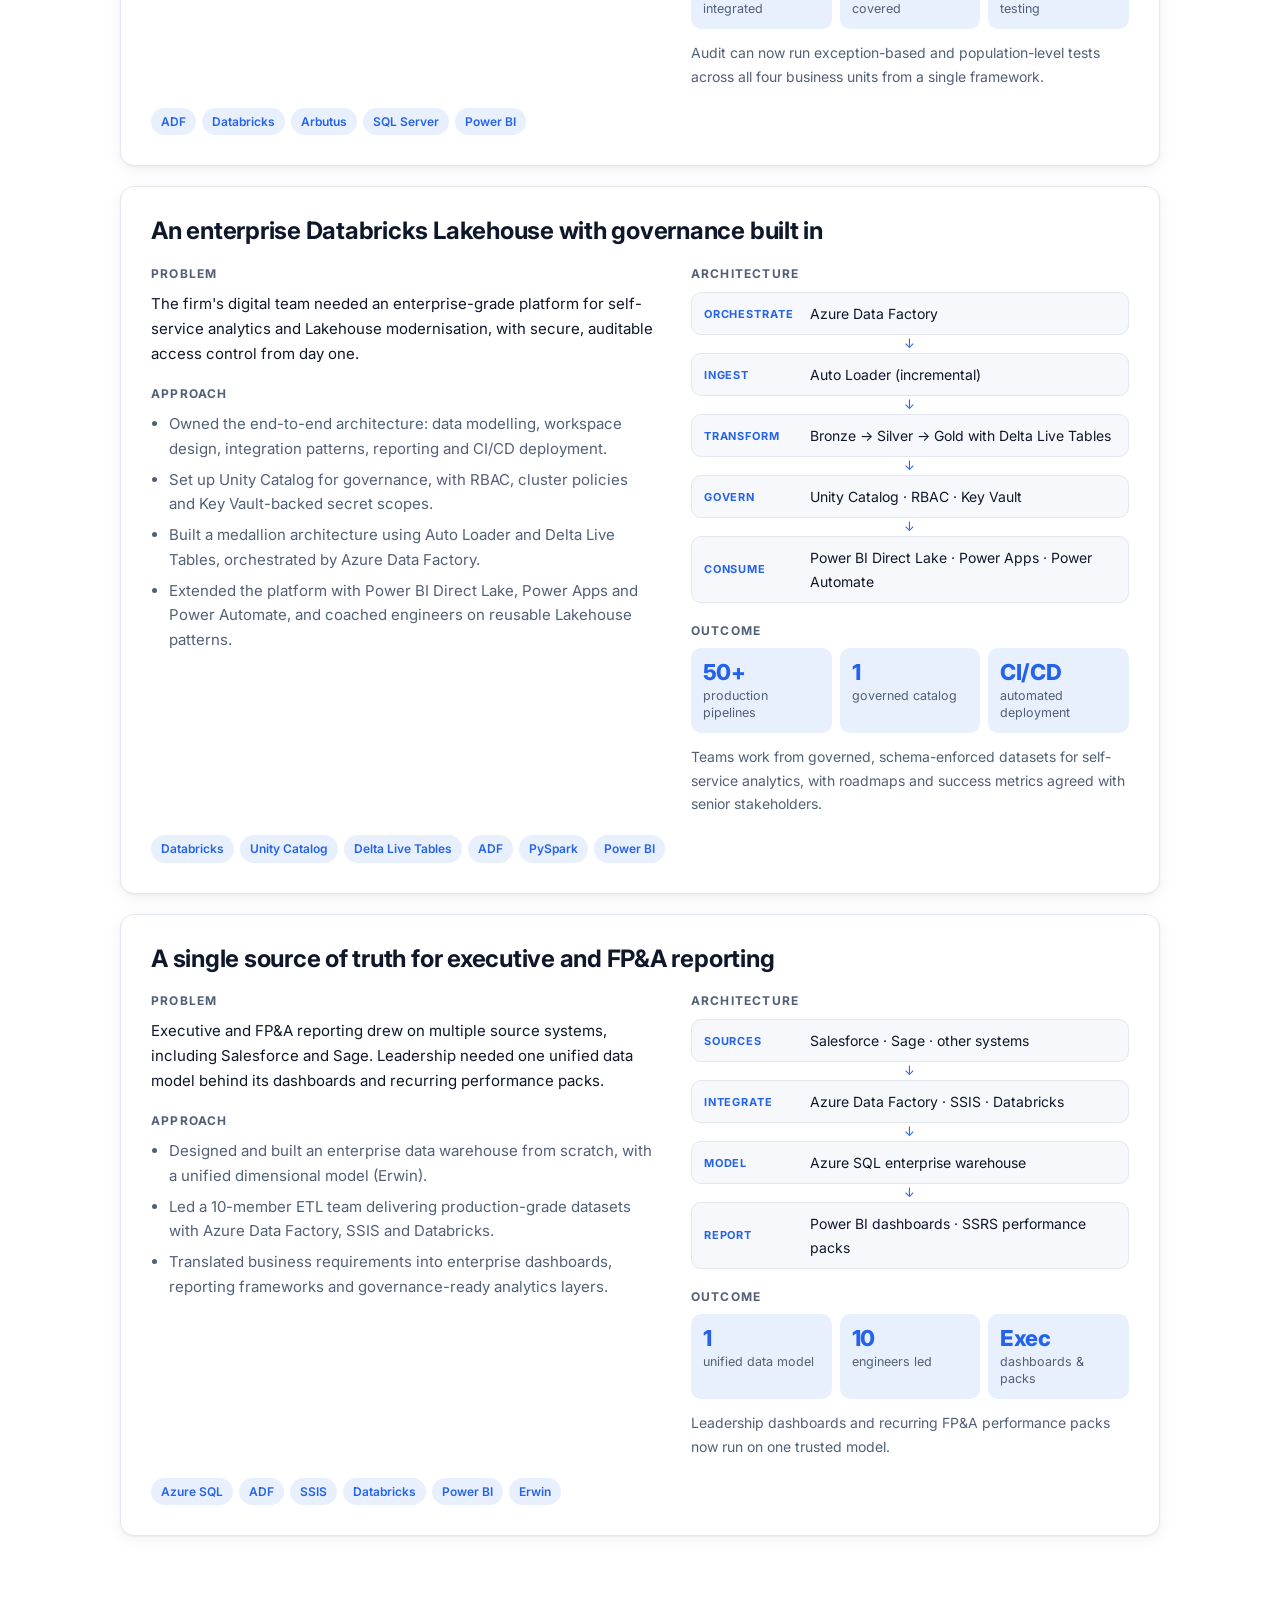
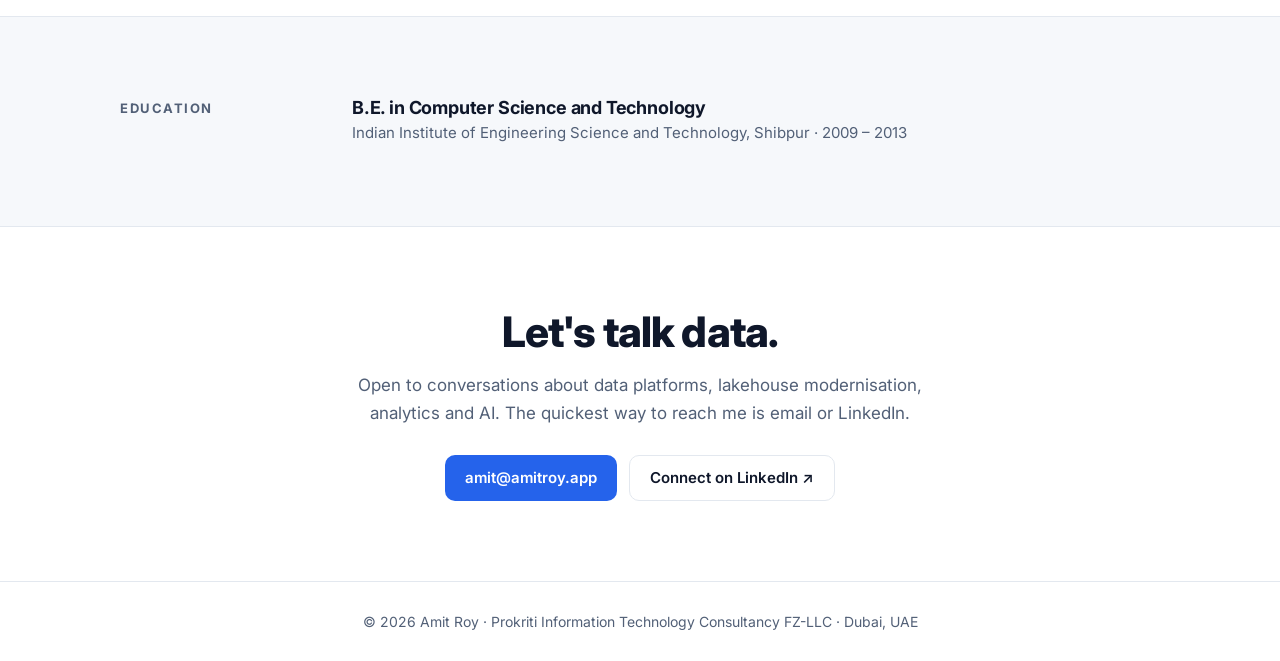
==== commit be5f00e9: "Looping logo strip; Life page about-me section and first story - Experience-with logos scroll in a c" ====
--- a/index.html
+++ b/index.html
@@ -77,13 +77,24 @@
       <div class="wrap">
         <div class="logo-strip">
           <p class="ls-label">Experience with</p>
-          <ul class="ls-row">
+          <div class="marquee">
+            <div class="marquee-track">
+              <ul class="ls-row">
             <li class="ls-pwc"><img src="assets/logos/pwc.svg" alt="PwC"></li>
             <li class="ls-sand"><img src="assets/logos/strategyand.svg" alt="Strategy&amp;"></li>
             <li class="ls-jam"><img src="assets/logos/juma-al-majid.png" alt=""><span>Juma Al Majid</span></li>
             <li class="ls-cog"><img src="assets/logos/cognizant.svg" alt="Cognizant"></li>
             <li class="ls-ibm"><img src="assets/logos/ibm.svg" alt="IBM"></li>
-          </ul>
+              </ul>
+              <ul class="ls-row" aria-hidden="true">
+            <li class="ls-pwc"><img src="assets/logos/pwc.svg" alt=""></li>
+            <li class="ls-sand"><img src="assets/logos/strategyand.svg" alt=""></li>
+            <li class="ls-jam"><img src="assets/logos/juma-al-majid.png" alt=""><span>Juma Al Majid</span></li>
+            <li class="ls-cog"><img src="assets/logos/cognizant.svg" alt=""></li>
+            <li class="ls-ibm"><img src="assets/logos/ibm.svg" alt=""></li>
+              </ul>
+            </div>
+          </div>
         </div>
       </div>
 
--- a/styles.css
+++ b/styles.css
@@ -396,3 +396,42 @@
   .ls-row { justify-content: flex-start; gap: 18px 28px; }
   .ls-pwc img { height: 28px; } .ls-sand img, .ls-ibm img { height: 19px; } .ls-cog img { height: 21px; } .ls-jam img { height: 26px; }
 }
+
+/* ---------- Logo strip: continuous loop (marquee) ---------- */
+.marquee {
+  flex: 1; min-width: 0; overflow: hidden;
+  -webkit-mask-image: linear-gradient(90deg, transparent 0, #000 8%, #000 92%, transparent 100%);
+          mask-image: linear-gradient(90deg, transparent 0, #000 8%, #000 92%, transparent 100%);
+}
+.marquee-track { display: flex; width: max-content; animation: ls-scroll 26s linear infinite; }
+.marquee:hover .marquee-track { animation-play-state: paused; }
+.marquee .ls-row { flex: none; flex-wrap: nowrap; justify-content: flex-start; gap: 64px; padding-right: 64px; }
+@keyframes ls-scroll { from { transform: translateX(0); } to { transform: translateX(-50%); } }
+
+@media (max-width: 720px) {
+  .marquee { width: 100%; }
+  .marquee .ls-row { gap: 44px; padding-right: 44px; }
+  .marquee-track { animation-duration: 20s; }
+}
+/* visitors who prefer less motion: static, wrapped row, no duplicate */
+@media (prefers-reduced-motion: reduce) {
+  .marquee { -webkit-mask-image: none; mask-image: none; }
+  .marquee-track { animation: none; width: auto; }
+  .marquee .ls-row { flex-wrap: wrap; gap: 22px 36px; padding-right: 0; }
+  .marquee .ls-row[aria-hidden="true"] { display: none; }
+}
+
+/* Life post extras */
+.post-body .bn { font-family: "Noto Serif Bengali", serif; }
+.post-body .about-list { margin: 0 0 18px; padding-left: 20px; }
+.post-body .about-list li { margin-bottom: 8px; }
+.post-card img { aspect-ratio: 16 / 9; }
+.post-card img, .post-cover img { height: auto; }
+
+/* Life: "A few things about me" */
+.about-me { padding: 8px 0 40px; }
+.me-list { list-style: none; margin: 0; padding: 0; display: grid; grid-template-columns: repeat(3, 1fr); gap: 14px; }
+.me-list li { background: var(--surface); border: 1px solid var(--line); border-radius: var(--radius); padding: 18px 20px; font-size: 15px; color: var(--muted); }
+.me-k { display: block; font-size: 17px; font-weight: 700; color: var(--accent); margin-bottom: 4px; }
+@media (max-width: 900px) { .me-list { grid-template-columns: repeat(2, 1fr); } }
+@media (max-width: 720px) { .me-list { grid-template-columns: 1fr; } }
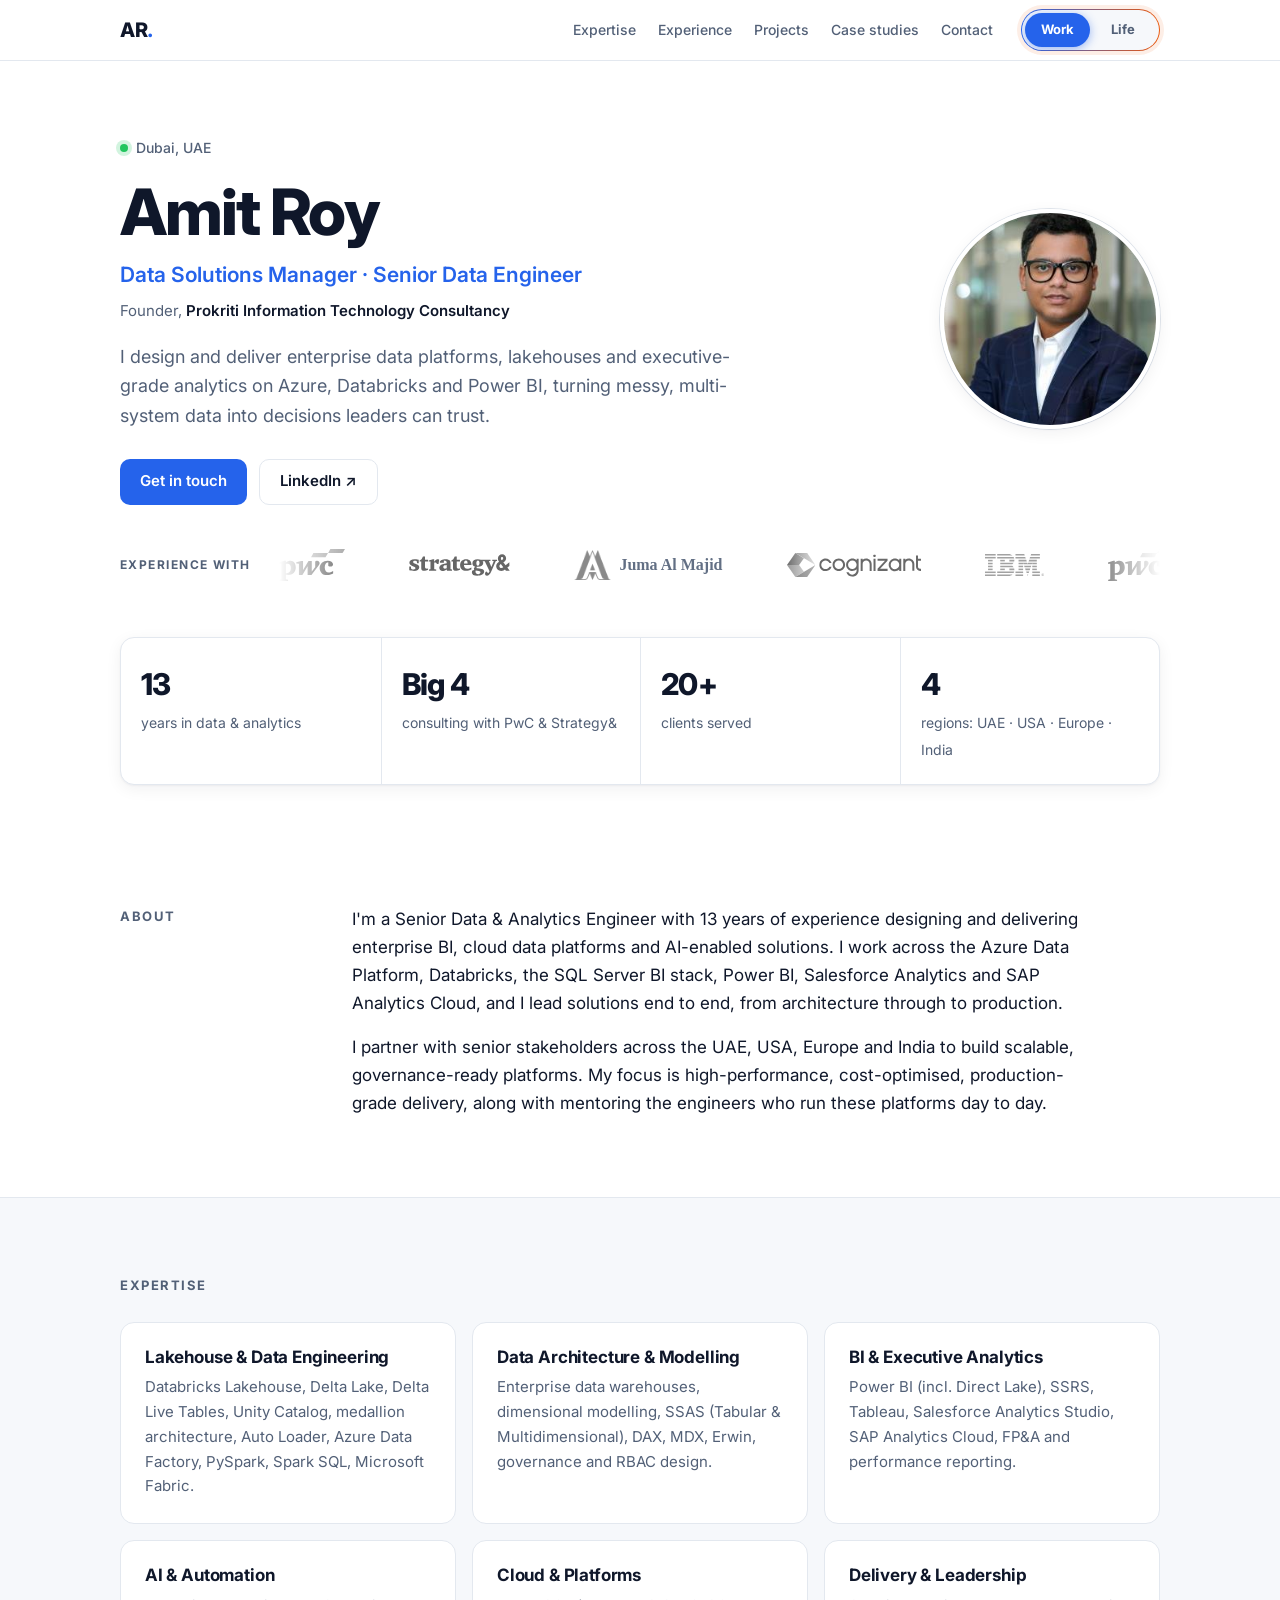
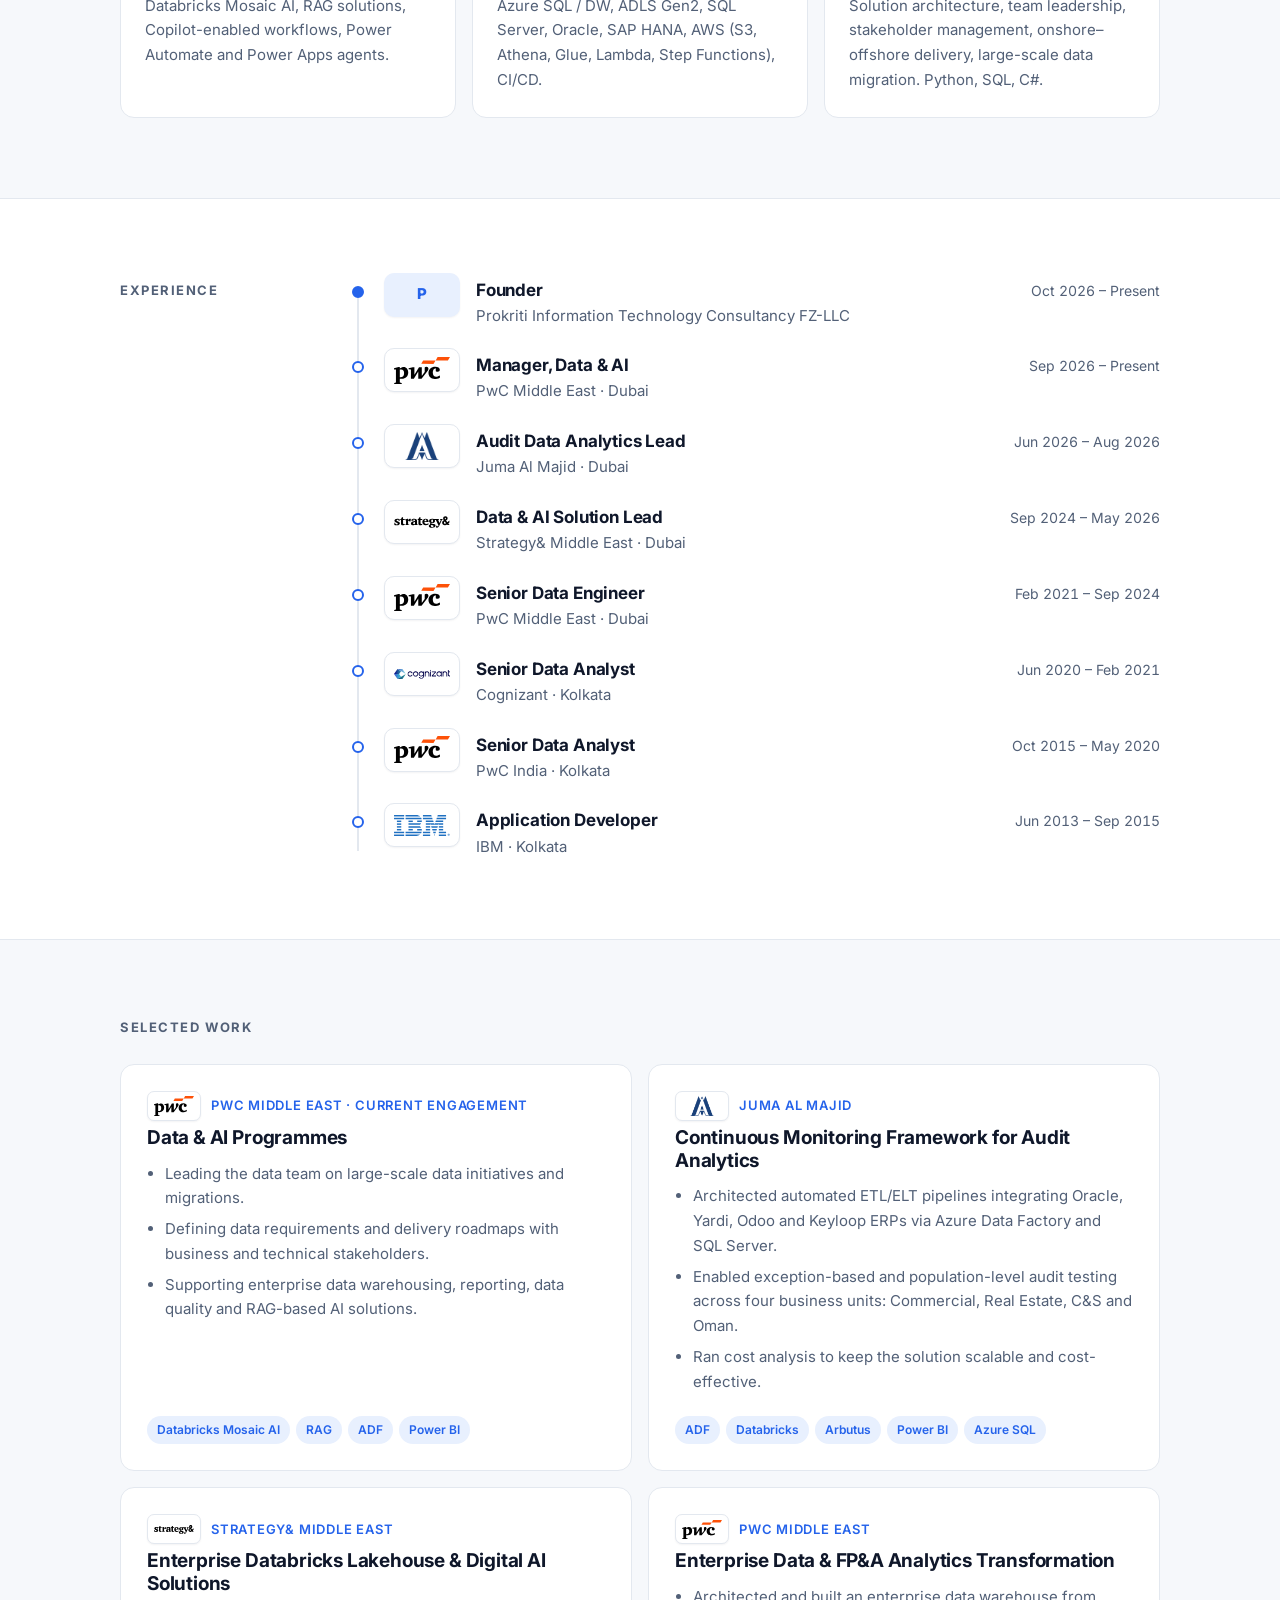
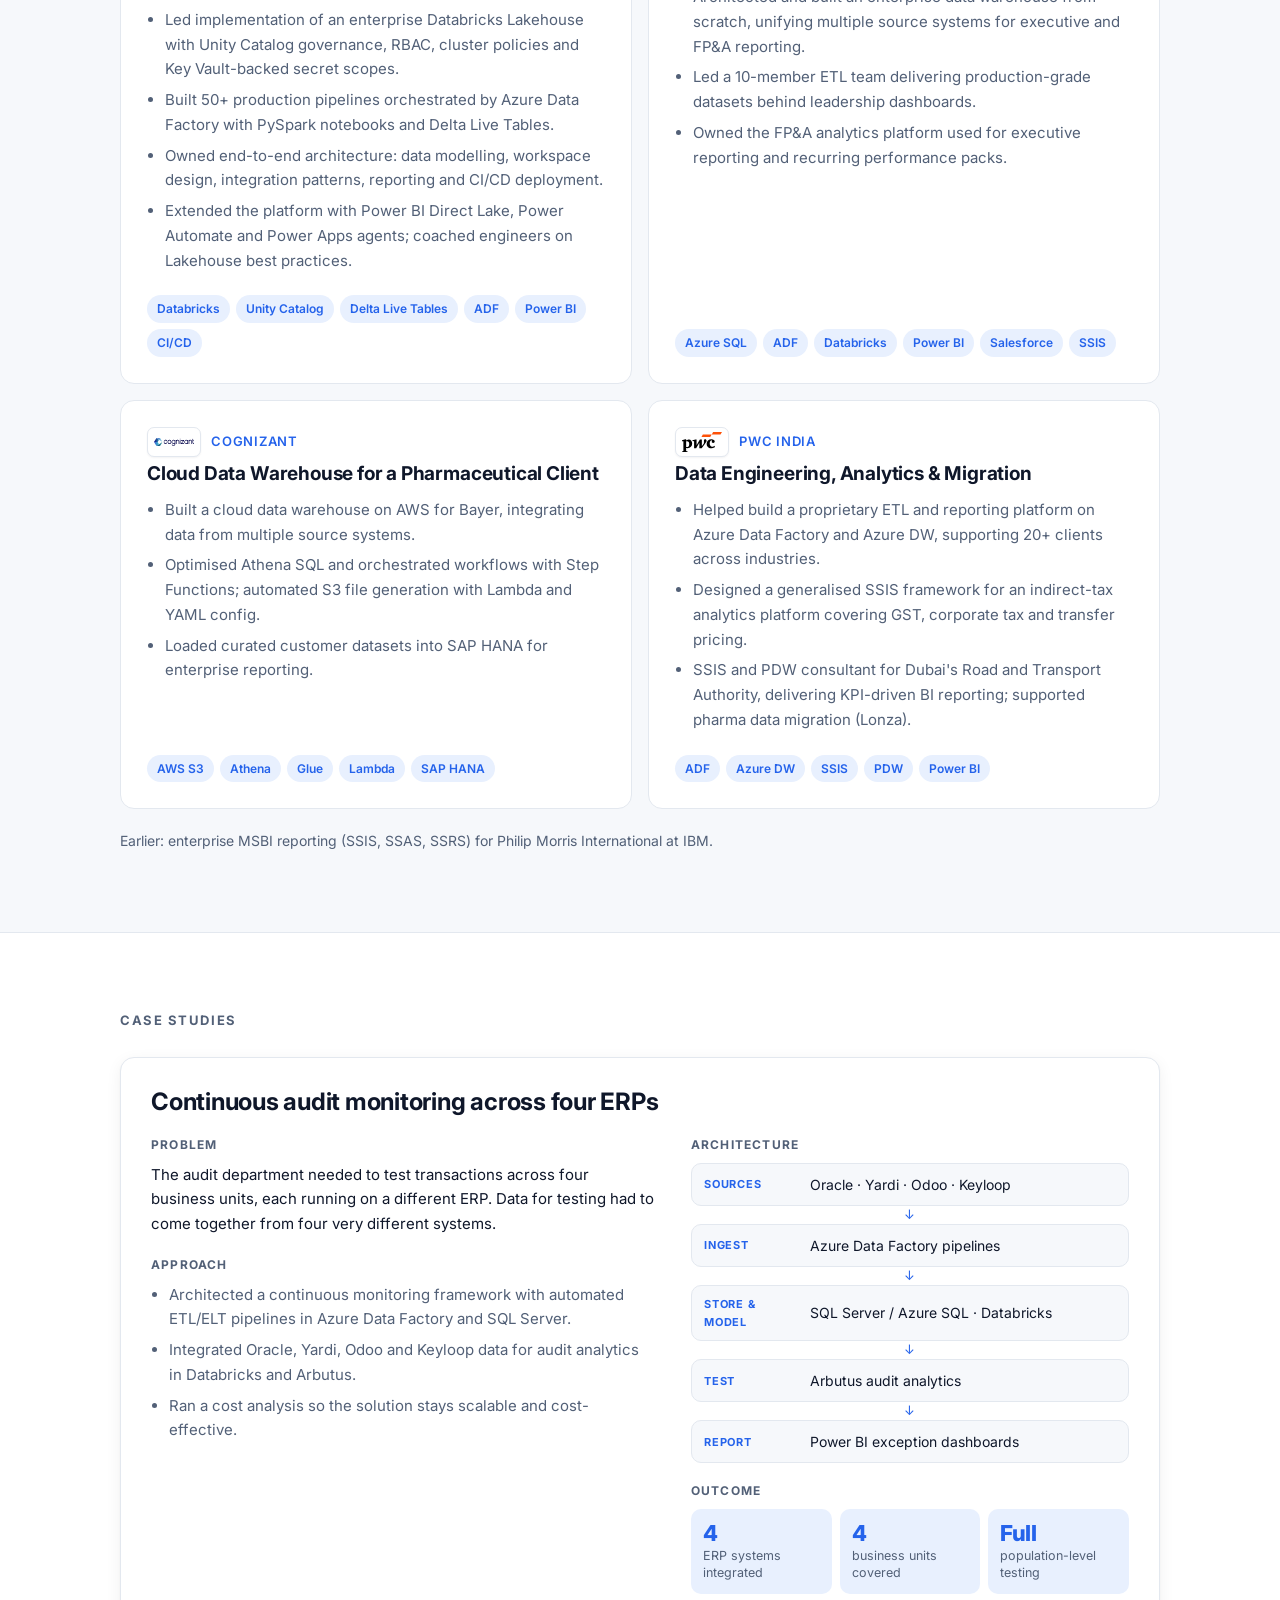
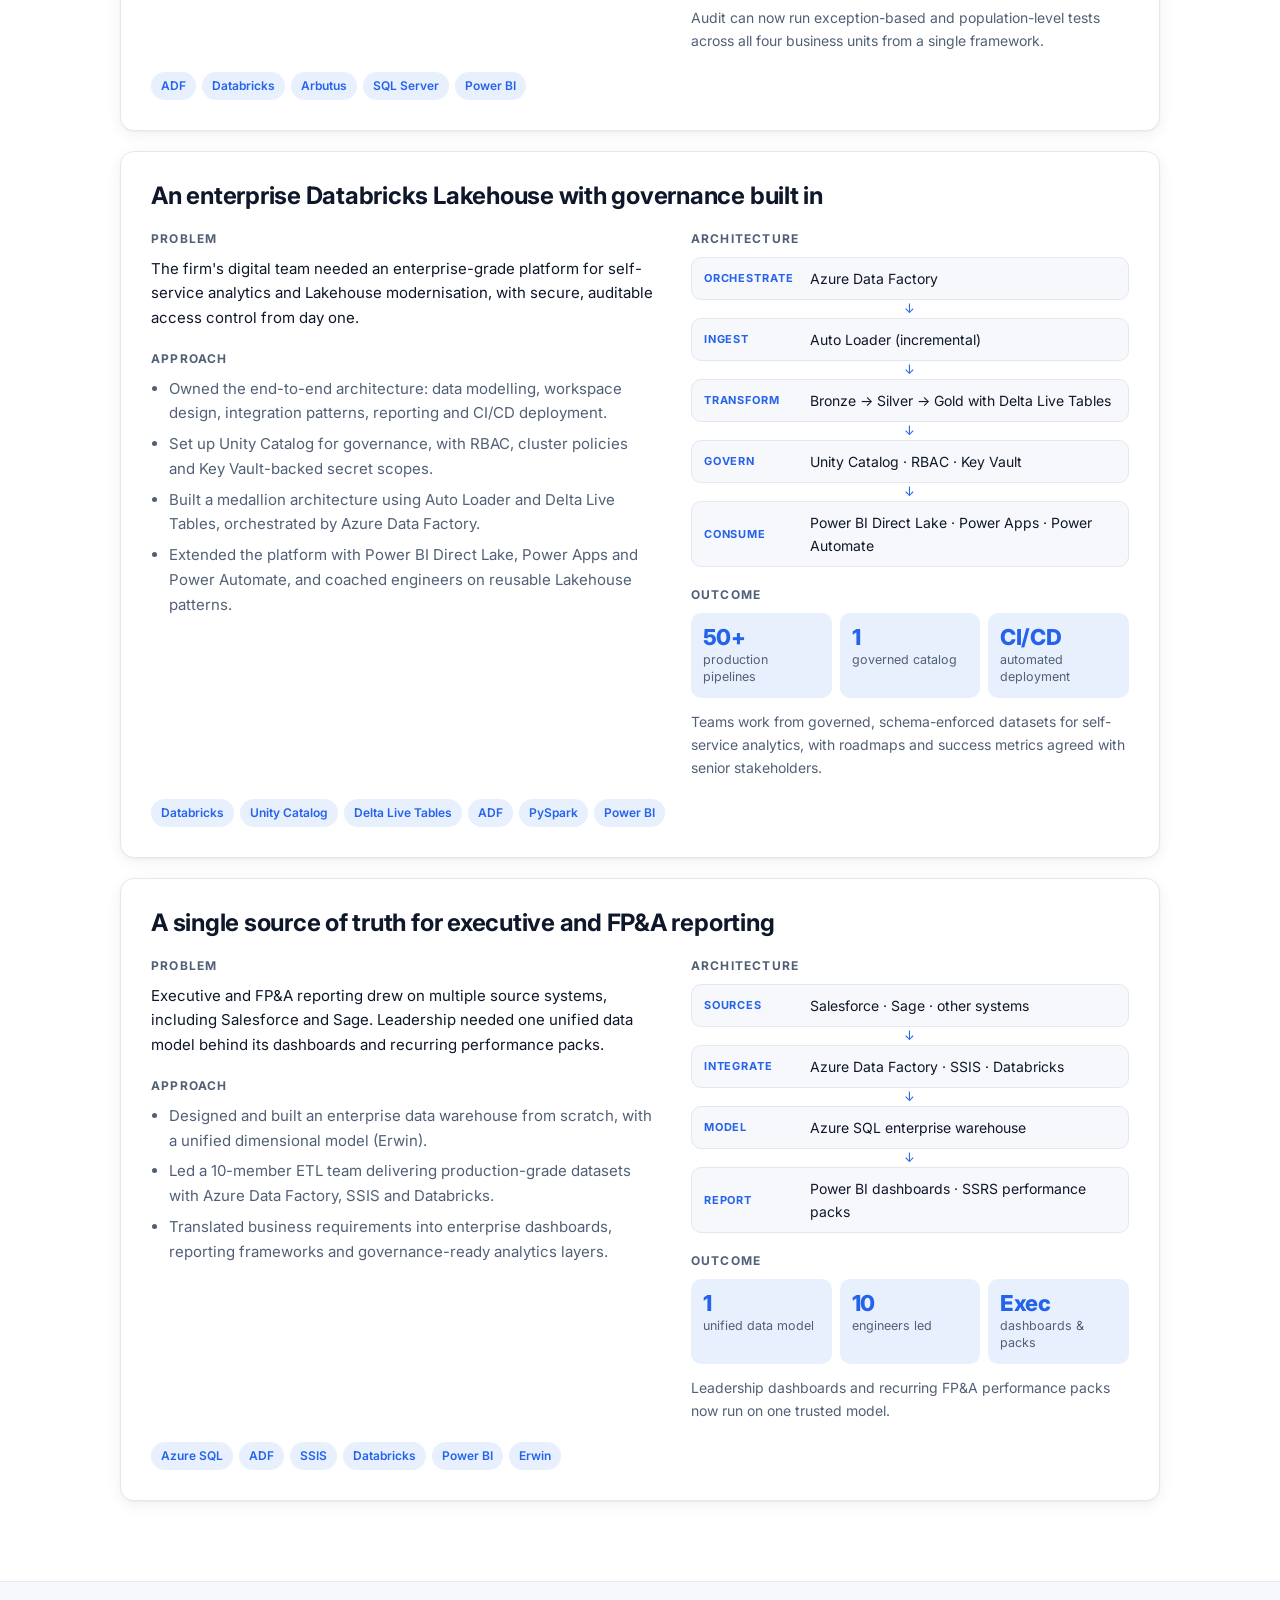
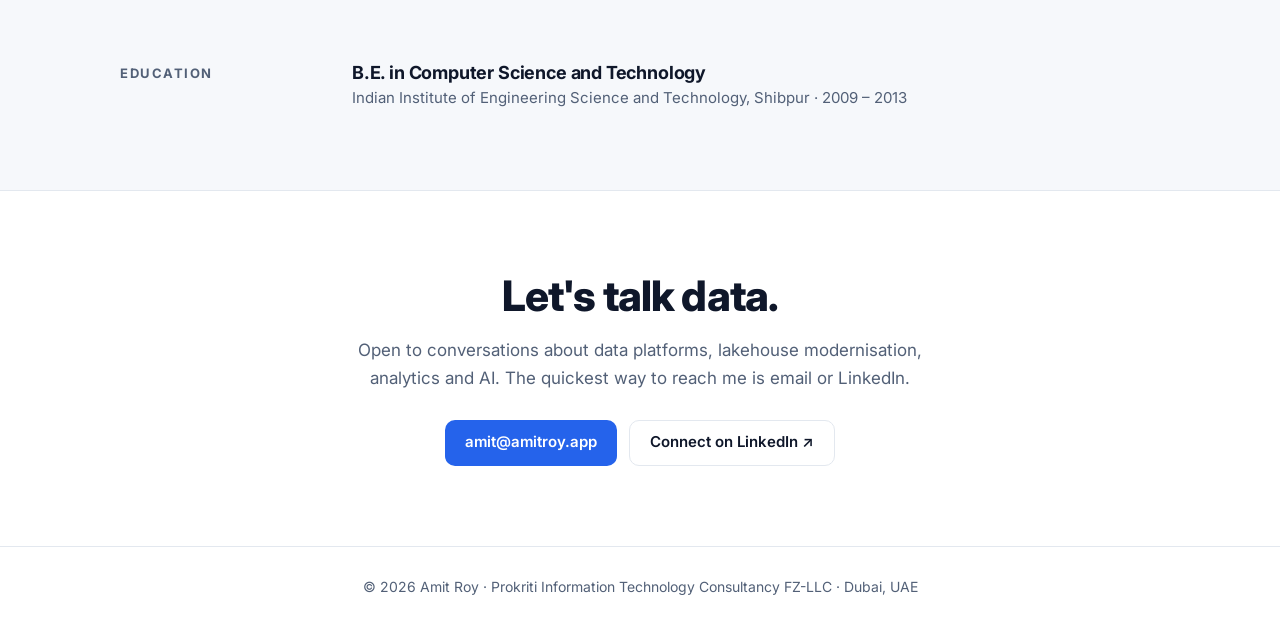
==== commit 8cadf21a: "Experience: separate Founder and PwC entries Co-Authored-By: Claude Opus 5.5 <noreply@anthropic.com>" ====
--- a/index.html
+++ b/index.html
@@ -160,13 +160,15 @@
           <li class="has-logo">
             <span class="logo-tile mono" role="img" aria-label="Prokriti Information Technology Consultancy">P</span>
             <div class="t-body">
-            <div class="t-head"><h3>Founder &amp; Principal Consultant</h3><span class="t-date">Oct 2026 – Present</span></div>
+            <div class="t-head"><h3>Founder</h3><span class="t-date">Oct 2026 – Present</span></div>
             <p class="t-org">Prokriti Information Technology Consultancy FZ-LLC</p>
-            <div class="t-engagement">
-              <span class="t-eng-label">Current engagement</span>
-              <div class="t-head"><h4><span class="logo-tile xs"><img src="assets/logos/pwc.svg" alt="PwC logo" loading="lazy"></span>Manager, Data &amp; AI · PwC Middle East <span class="t-contract">(contract)</span></h4><span class="t-date">Sep 2026 – Present</span></div>
-              <p class="t-org">Dubai</p>
-            </div>
+            </div>
+          </li>
+          <li class="has-logo">
+            <span class="logo-tile"><img src="assets/logos/pwc.svg" alt="PwC logo" loading="lazy"></span>
+            <div class="t-body">
+            <div class="t-head"><h3>Manager, Data &amp; AI</h3><span class="t-date">Sep 2026 – Present</span></div>
+            <p class="t-org">PwC Middle East · Dubai</p>
             </div>
           </li>
           <li class="has-logo">
--- a/styles.css
+++ b/styles.css
@@ -338,12 +338,6 @@
 .company-line { margin: 6px 0 0; font-size: 15px; color: var(--muted); }
 .company-line strong { color: var(--text); font-weight: 600; }
 
-/* Nested client engagement under own company */
-.t-engagement { margin-top: 12px; padding: 12px 14px; background: var(--bg-alt); border: 1px solid var(--line); border-left: 3px solid var(--accent); border-radius: 10px; }
-.t-eng-label { display: block; font-size: 11px; font-weight: 700; text-transform: uppercase; letter-spacing: .08em; color: var(--accent); margin-bottom: 4px; }
-.t-engagement h4 { margin: 0; font-size: 15px; font-weight: 600; }
-.t-contract { font-weight: 500; color: var(--muted); }
-.t-engagement .t-org { font-size: 14px; }
 
 /* ---------- Company logos ---------- */
 .logo-tile {
@@ -360,7 +354,6 @@
 
 .timeline li.has-logo { display: grid; grid-template-columns: 76px 1fr; gap: 16px; align-items: start; }
 .timeline li.has-logo .logo-tile { margin-top: -6px; }
-.timeline li.has-logo .t-engagement .logo-tile { margin-top: 0; }
 
 .project .p-org { display: flex; align-items: center; gap: 10px; }
 
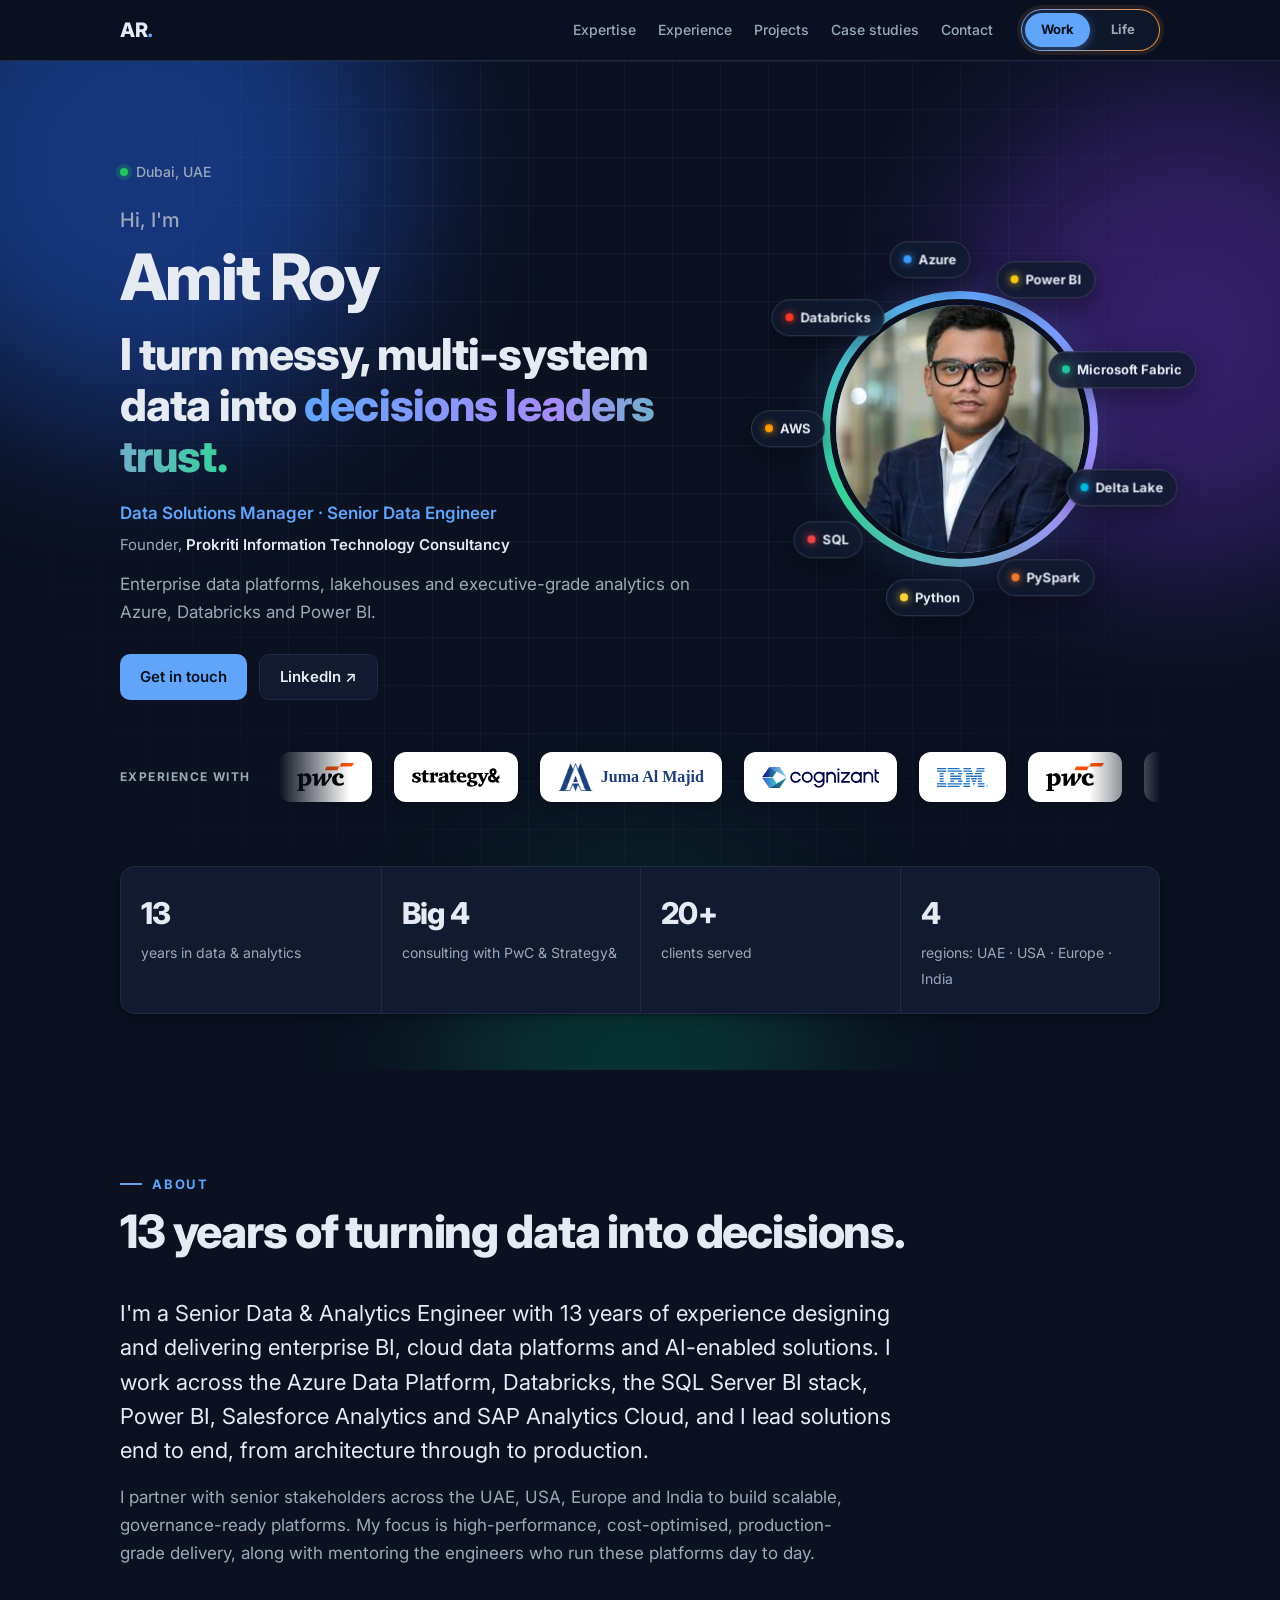
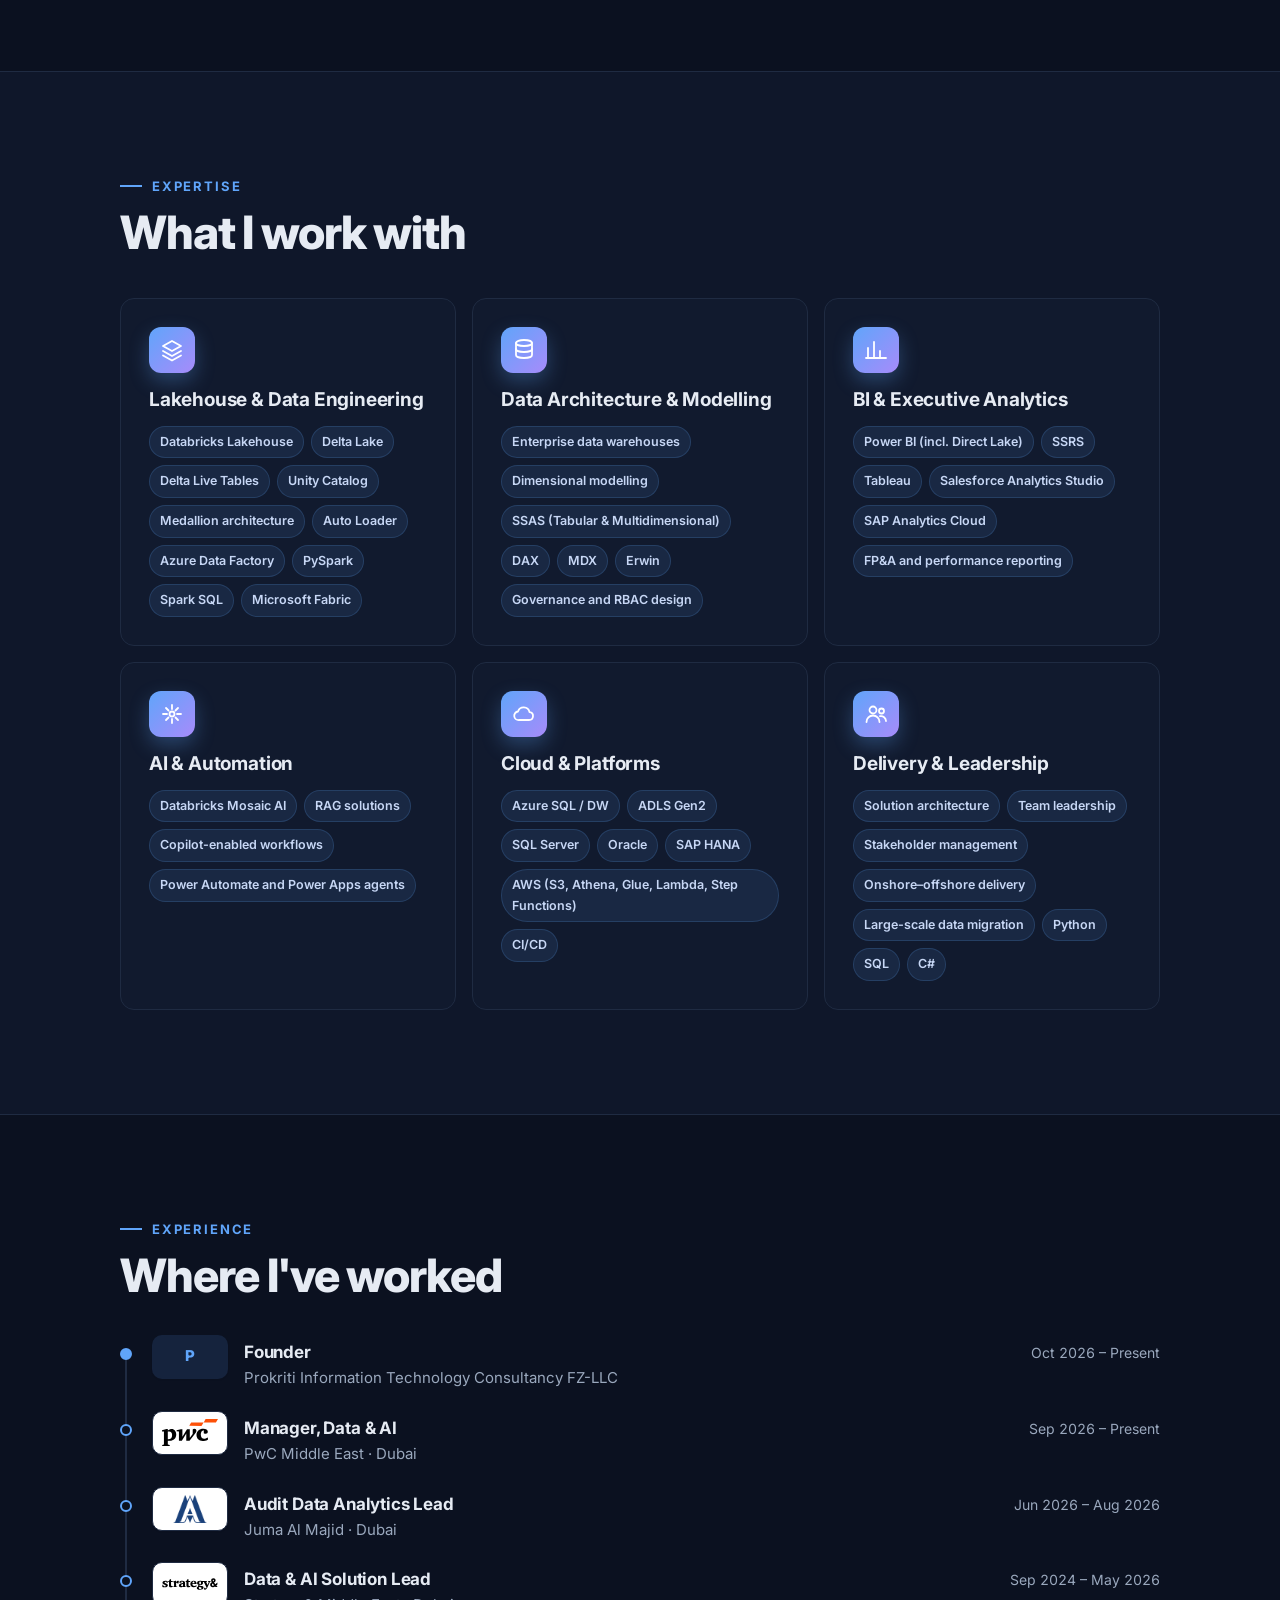
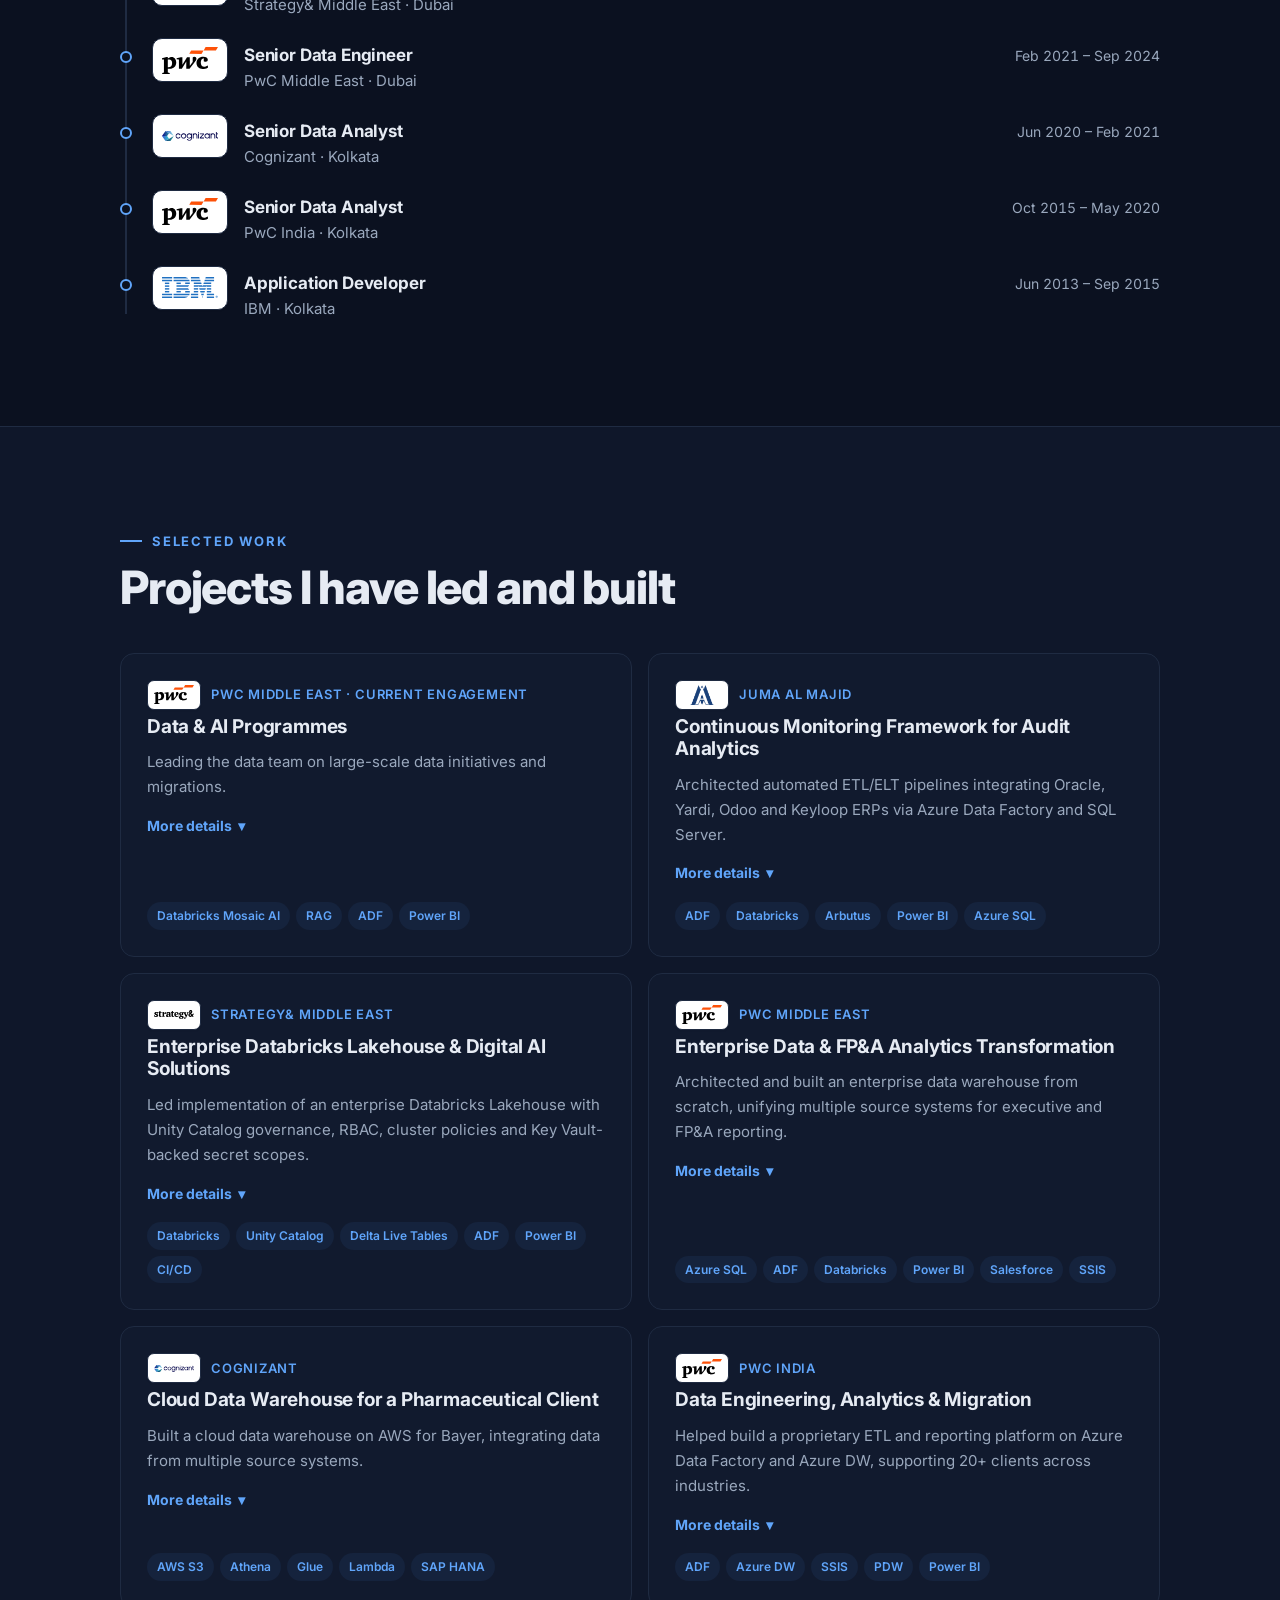
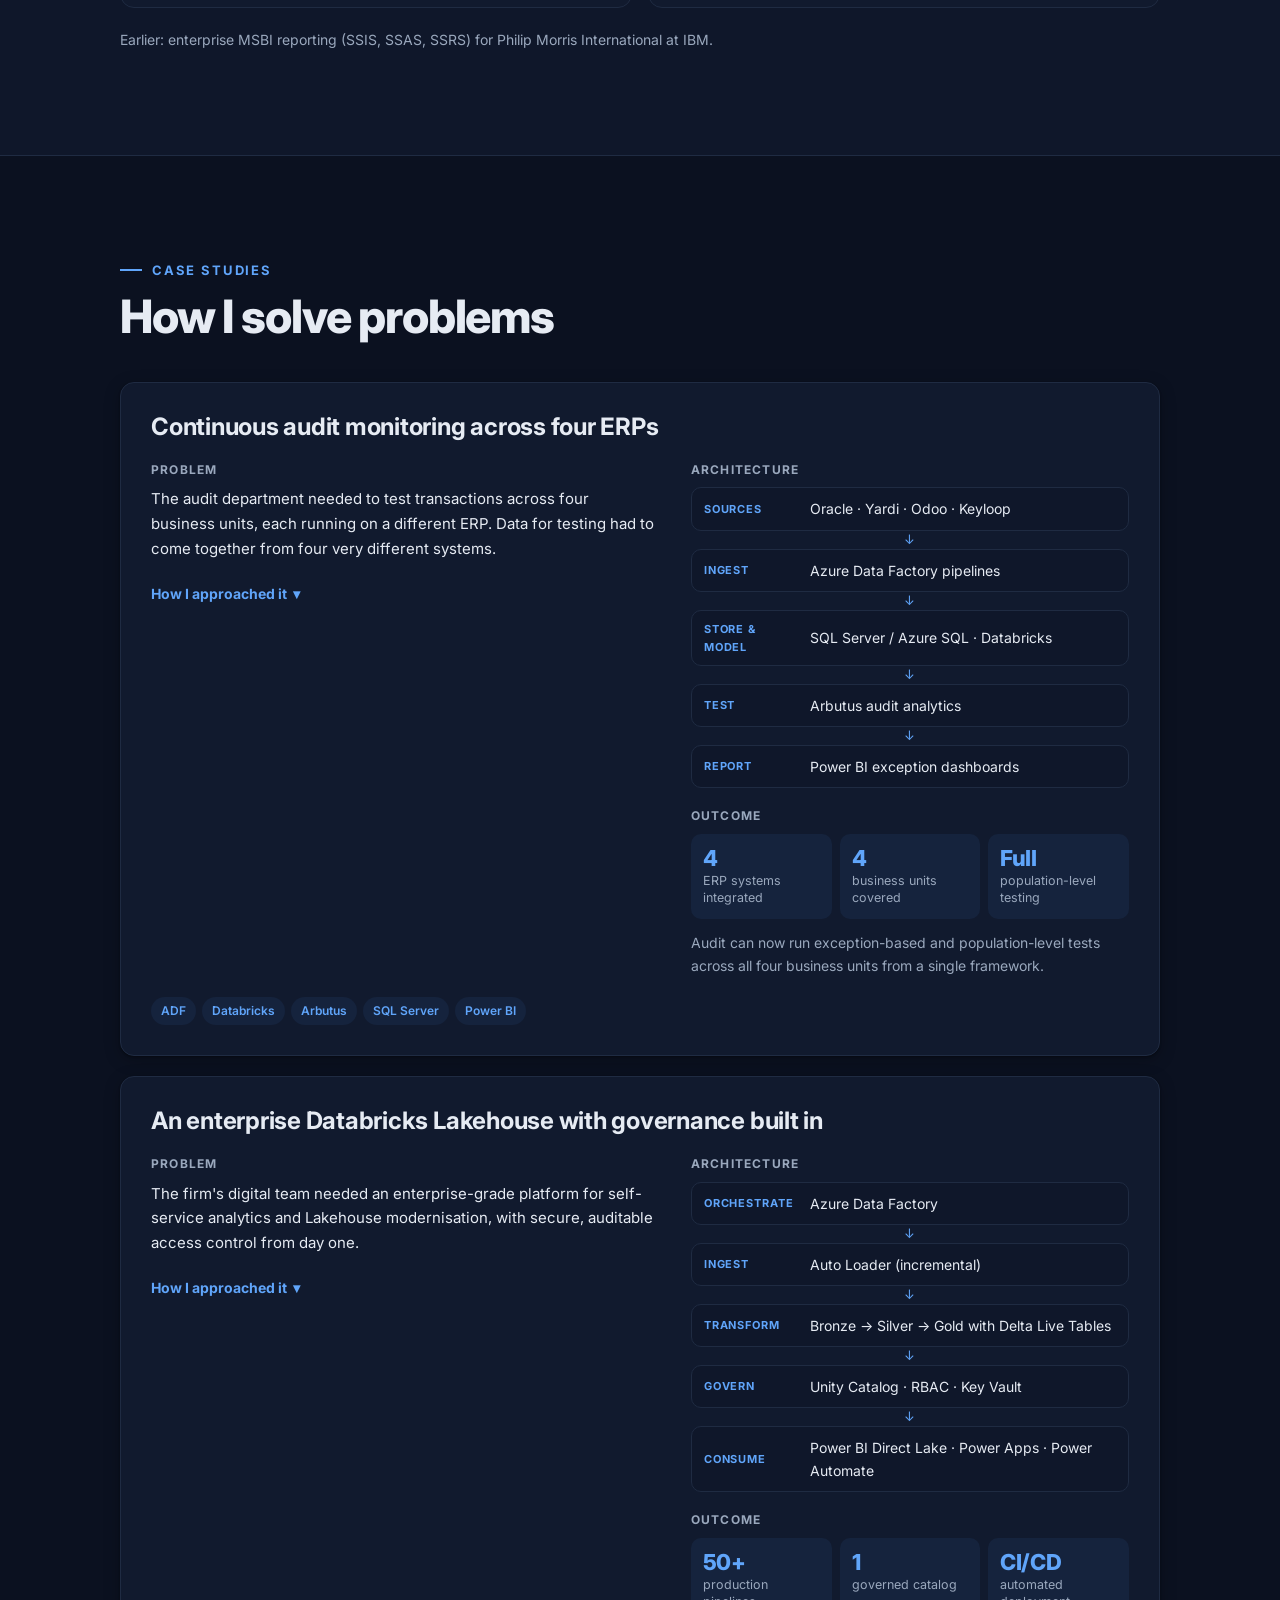
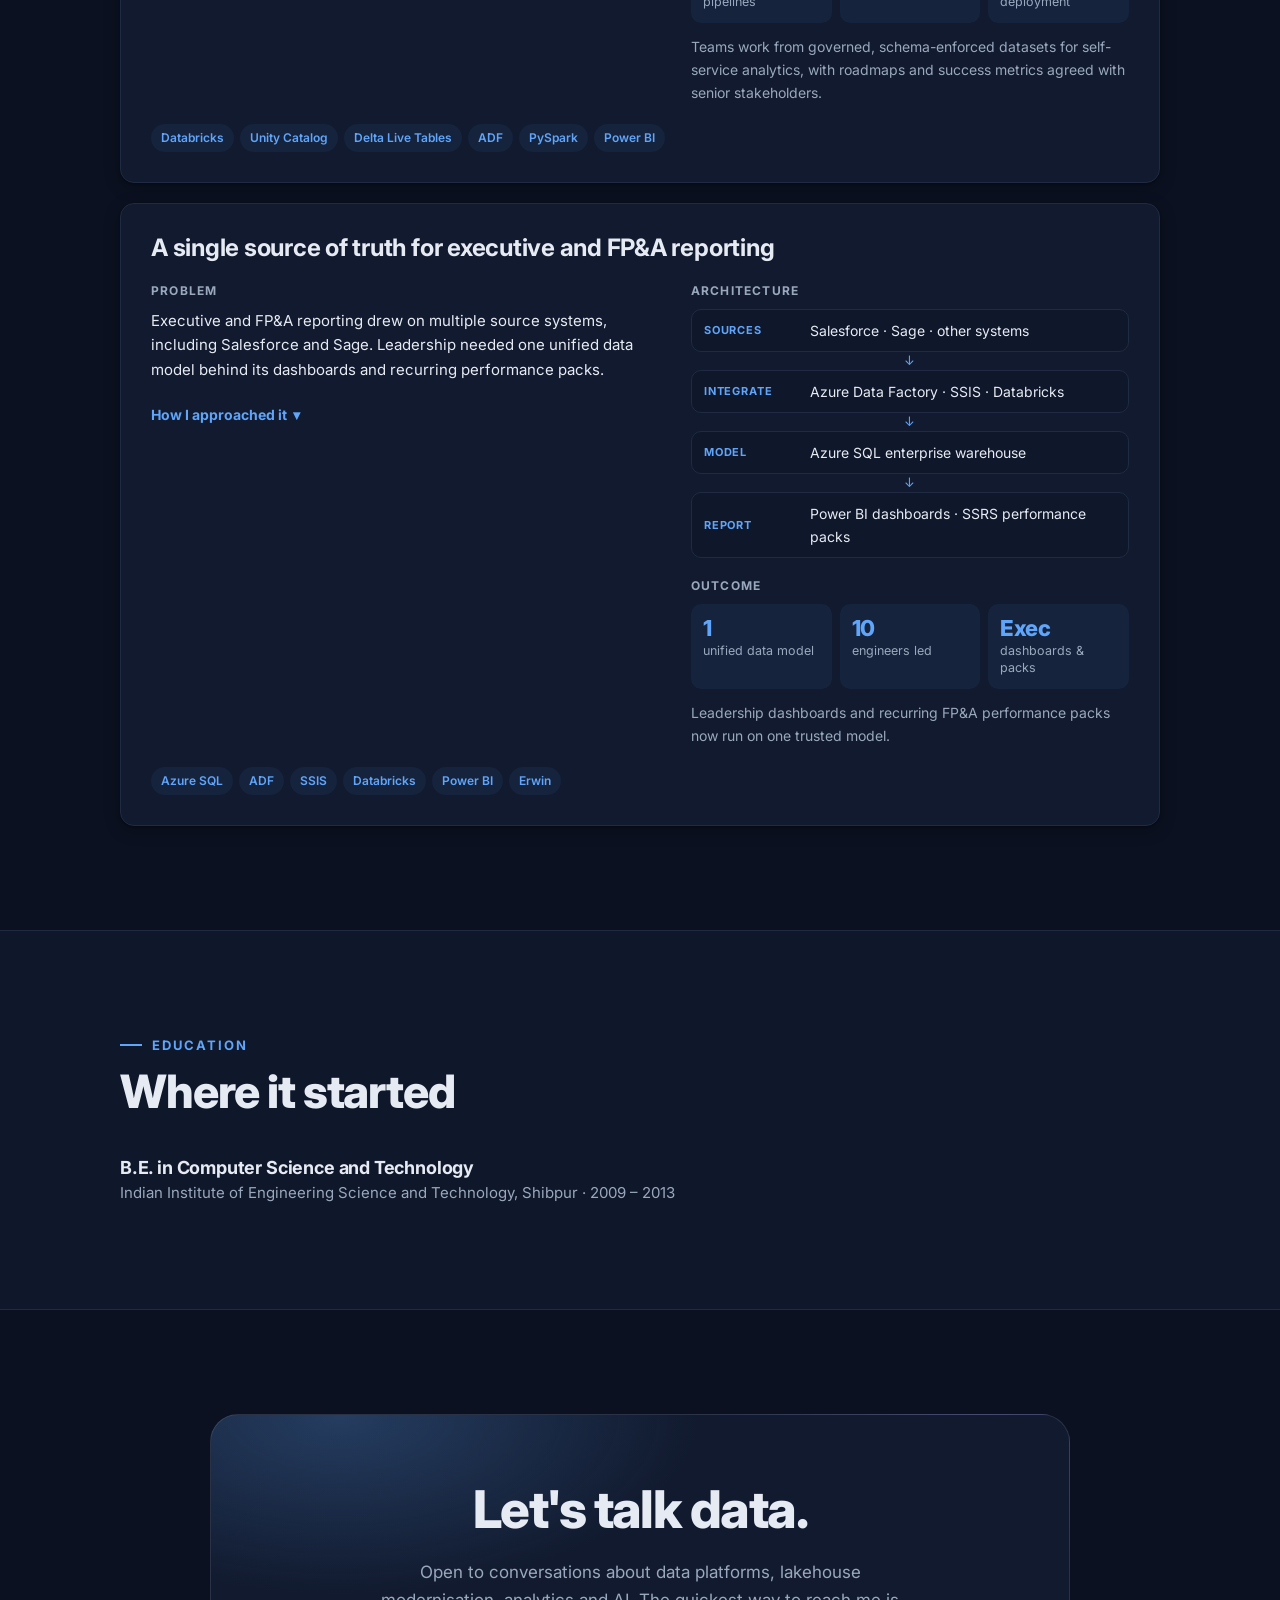
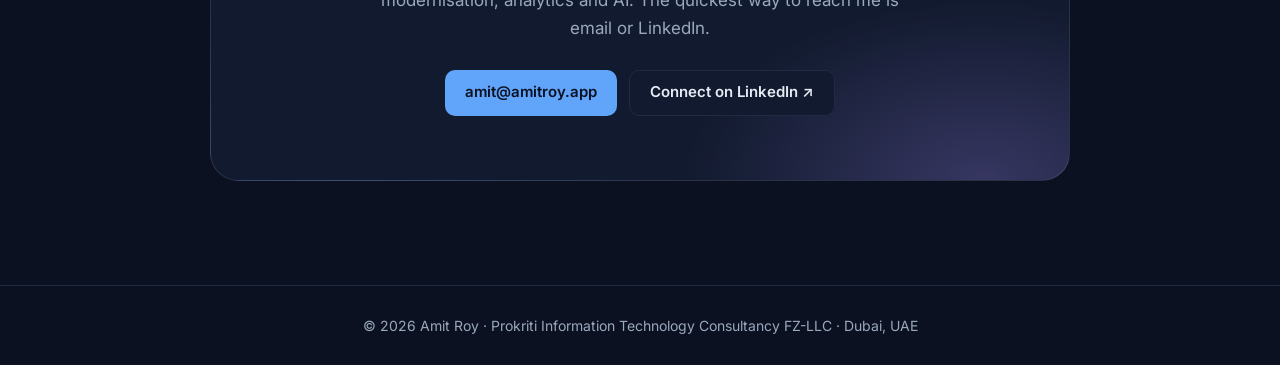
==== commit 75b48232: "Work page redesign; always-dark theme; colour logos - Hero: tagline with gradient, animated backgrou" ====
--- a/index.html
+++ b/index.html
@@ -57,20 +57,36 @@
   <main id="main">
     <!-- HERO -->
     <section class="hero" id="top">
+      <div class="hero-bg" aria-hidden="true"><span class="blob b1"></span><span class="blob b2"></span><span class="blob b3"></span><span class="grid"></span></div>
       <div class="wrap hero-grid">
         <div>
           <p class="eyebrow"><span class="dot" aria-hidden="true"></span> Dubai, UAE</p>
+          <p class="hello">Hi, I'm</p>
           <h1>Amit Roy</h1>
+          <p class="tagline">I turn messy, multi-system data into <span class="grad">decisions leaders trust.</span></p>
           <p class="role">Data Solutions Manager · Senior Data Engineer</p>
           <p class="company-line">Founder, <strong>Prokriti Information Technology Consultancy</strong></p>
-          <p class="lede">I design and deliver enterprise data platforms, lakehouses and executive-grade analytics on Azure, Databricks and Power BI, turning messy, multi-system data into decisions leaders can trust.</p>
+          <p class="lede">Enterprise data platforms, lakehouses and executive-grade analytics on Azure, Databricks and Power BI.</p>
           <div class="cta-row">
             <a class="btn btn-primary" href="#contact">Get in touch</a>
             <a class="btn btn-ghost" href="https://www.linkedin.com/in/amit-roy-08271a39" target="_blank" rel="noopener">LinkedIn ↗</a>
           </div>
         </div>
-        <div class="portrait">
-          <img src="assets/amit-roy.jpg" alt="Portrait of Amit Roy" width="272" height="273">
+        <div class="portrait-wrap">
+          <div class="portrait">
+            <img src="assets/amit-roy.jpg" alt="Portrait of Amit Roy" width="272" height="273">
+          </div>
+          <div class="orbit" aria-label="Core technologies">
+            <span class="float-chip" style="left:-2px;top:19px;--dot:#ff3621;animation-delay:-0.0s">Databricks</span>
+            <span class="float-chip" style="left:100px;top:-39px;--dot:#3b9cff;animation-delay:-0.7s">Azure</span>
+            <span class="float-chip" style="left:216px;top:-19px;--dot:#f2c811;animation-delay:-1.4s">Power BI</span>
+            <span class="float-chip" style="left:292px;top:71px;--dot:#22c49a;animation-delay:-2.1s">Microsoft Fabric</span>
+            <span class="float-chip" style="left:292px;top:189px;--dot:#00b8e0;animation-delay:-2.8s">Delta Lake</span>
+            <span class="float-chip" style="left:216px;top:279px;--dot:#f0782c;animation-delay:-3.5s">PySpark</span>
+            <span class="float-chip" style="left:100px;top:299px;--dot:#ffd43b;animation-delay:-4.2s">Python</span>
+            <span class="float-chip" style="left:-2px;top:241px;--dot:#ef4444;animation-delay:-4.9s">SQL</span>
+            <span class="float-chip" style="left:-42px;top:130px;--dot:#ff9900;animation-delay:-5.6s">AWS</span>
+          </div>
         </div>
       </div>
 
@@ -100,10 +116,10 @@
 
       <div class="wrap">
         <ul class="stats" aria-label="Highlights">
-          <li><strong>13</strong><span>years in data &amp; analytics</span></li>
+          <li><strong data-count="13">13</strong><span>years in data &amp; analytics</span></li>
           <li><strong>Big 4</strong><span>consulting with PwC &amp; Strategy&amp;</span></li>
-          <li><strong>20+</strong><span>clients served</span></li>
-          <li><strong>4</strong><span>regions: UAE · USA · Europe · India</span></li>
+          <li><strong data-count="20" data-suffix="+">20+</strong><span>clients served</span></li>
+          <li><strong data-count="4">4</strong><span>regions: UAE · USA · Europe · India</span></li>
         </ul>
       </div>
     </section>
@@ -111,7 +127,7 @@
     <!-- ABOUT -->
     <section class="section" id="about">
       <div class="wrap two-col">
-        <h2 class="section-title">About</h2>
+        <header class="sec-head"><p class="kicker">About</p><h2>13 years of turning data into decisions.</h2></header>
         <div class="prose">
           <p>I'm a Senior Data &amp; Analytics Engineer with 13 years of experience designing and delivering enterprise BI, cloud data platforms and AI-enabled solutions. I work across the Azure Data Platform, Databricks, the SQL Server BI stack, Power BI, Salesforce Analytics and SAP Analytics Cloud, and I lead solutions end to end, from architecture through to production.</p>
           <p>I partner with senior stakeholders across the UAE, USA, Europe and India to build scalable, governance-ready platforms. My focus is high-performance, cost-optimised, production-grade delivery, along with mentoring the engineers who run these platforms day to day.</p>
@@ -122,31 +138,37 @@
     <!-- EXPERTISE -->
     <section class="section alt" id="expertise">
       <div class="wrap">
-        <h2 class="section-title">Expertise</h2>
+        <header class="sec-head"><p class="kicker">Expertise</p><h2>What I work with</h2></header>
         <div class="cards">
           <article class="card">
+            <span class="card-icon" aria-hidden="true"><svg viewBox="0 0 24 24" fill="none" stroke="currentColor" stroke-width="1.8" stroke-linecap="round" stroke-linejoin="round"><path d="M12 3 3 8l9 5 9-5-9-5Z"/><path d="m3 13 9 5 9-5"/><path d="m3 17.5 9 5 9-5"/></svg></span>
             <h3>Lakehouse &amp; Data Engineering</h3>
-            <p>Databricks Lakehouse, Delta Lake, Delta Live Tables, Unity Catalog, medallion architecture, Auto Loader, Azure Data Factory, PySpark, Spark SQL, Microsoft Fabric.</p>
+            <p class="chips"><span>Databricks Lakehouse</span><span>Delta Lake</span><span>Delta Live Tables</span><span>Unity Catalog</span><span>Medallion architecture</span><span>Auto Loader</span><span>Azure Data Factory</span><span>PySpark</span><span>Spark SQL</span><span>Microsoft Fabric</span></p>
           </article>
           <article class="card">
+            <span class="card-icon" aria-hidden="true"><svg viewBox="0 0 24 24" fill="none" stroke="currentColor" stroke-width="1.8" stroke-linecap="round" stroke-linejoin="round"><ellipse cx="12" cy="5" rx="8" ry="3"/><path d="M4 5v6c0 1.7 3.6 3 8 3s8-1.3 8-3V5"/><path d="M4 11v6c0 1.7 3.6 3 8 3s8-1.3 8-3v-6"/></svg></span>
             <h3>Data Architecture &amp; Modelling</h3>
-            <p>Enterprise data warehouses, dimensional modelling, SSAS (Tabular &amp; Multidimensional), DAX, MDX, Erwin, governance and RBAC design.</p>
+            <p class="chips"><span>Enterprise data warehouses</span><span>Dimensional modelling</span><span>SSAS (Tabular &amp; Multidimensional)</span><span>DAX</span><span>MDX</span><span>Erwin</span><span>Governance and RBAC design</span></p>
           </article>
           <article class="card">
+            <span class="card-icon" aria-hidden="true"><svg viewBox="0 0 24 24" fill="none" stroke="currentColor" stroke-width="1.8" stroke-linecap="round" stroke-linejoin="round"><path d="M4 20V10"/><path d="M10 20V4"/><path d="M16 20v-7"/><path d="M22 20H2"/></svg></span>
             <h3>BI &amp; Executive Analytics</h3>
-            <p>Power BI (incl. Direct Lake), SSRS, Tableau, Salesforce Analytics Studio, SAP Analytics Cloud, FP&amp;A and performance reporting.</p>
+            <p class="chips"><span>Power BI (incl. Direct Lake)</span><span>SSRS</span><span>Tableau</span><span>Salesforce Analytics Studio</span><span>SAP Analytics Cloud</span><span>FP&amp;A and performance reporting</span></p>
           </article>
           <article class="card">
+            <span class="card-icon" aria-hidden="true"><svg viewBox="0 0 24 24" fill="none" stroke="currentColor" stroke-width="1.8" stroke-linecap="round" stroke-linejoin="round"><path d="M12 3v4M12 17v4M3 12h4M17 12h4"/><path d="m6 6 2.5 2.5M15.5 15.5 18 18M18 6l-2.5 2.5M8.5 15.5 6 18"/><circle cx="12" cy="12" r="2.5"/></svg></span>
             <h3>AI &amp; Automation</h3>
-            <p>Databricks Mosaic AI, RAG solutions, Copilot-enabled workflows, Power Automate and Power Apps agents.</p>
+            <p class="chips"><span>Databricks Mosaic AI</span><span>RAG solutions</span><span>Copilot-enabled workflows</span><span>Power Automate and Power Apps agents</span></p>
           </article>
           <article class="card">
+            <span class="card-icon" aria-hidden="true"><svg viewBox="0 0 24 24" fill="none" stroke="currentColor" stroke-width="1.8" stroke-linecap="round" stroke-linejoin="round"><path d="M7 18h10a4 4 0 0 0 .5-7.97A6 6 0 0 0 6 9.5 4.25 4.25 0 0 0 7 18Z"/></svg></span>
             <h3>Cloud &amp; Platforms</h3>
-            <p>Azure SQL / DW, ADLS Gen2, SQL Server, Oracle, SAP HANA, AWS (S3, Athena, Glue, Lambda, Step Functions), CI/CD.</p>
+            <p class="chips"><span>Azure SQL / DW</span><span>ADLS Gen2</span><span>SQL Server</span><span>Oracle</span><span>SAP HANA</span><span>AWS (S3, Athena, Glue, Lambda, Step Functions)</span><span>CI/CD</span></p>
           </article>
           <article class="card">
+            <span class="card-icon" aria-hidden="true"><svg viewBox="0 0 24 24" fill="none" stroke="currentColor" stroke-width="1.8" stroke-linecap="round" stroke-linejoin="round"><circle cx="9" cy="8" r="3.5"/><path d="M2.5 20a6.5 6.5 0 0 1 13 0"/><circle cx="17.5" cy="9" r="2.5"/><path d="M16 14.2a5 5 0 0 1 6 4.8"/></svg></span>
             <h3>Delivery &amp; Leadership</h3>
-            <p>Solution architecture, team leadership, stakeholder management, onshore–offshore delivery, large-scale data migration. Python, SQL, C#.</p>
+            <p class="chips"><span>Solution architecture</span><span>Team leadership</span><span>Stakeholder management</span><span>Onshore–offshore delivery</span><span>Large-scale data migration</span><span>Python</span><span>SQL</span><span>C#</span></p>
           </article>
         </div>
       </div>
@@ -155,7 +177,7 @@
     <!-- EXPERIENCE -->
     <section class="section" id="experience">
       <div class="wrap two-col">
-        <h2 class="section-title">Experience</h2>
+        <header class="sec-head"><p class="kicker">Experience</p><h2>Where I've worked</h2></header>
         <ol class="timeline">
           <li class="has-logo">
             <span class="logo-tile mono" role="img" aria-label="Prokriti Information Technology Consultancy">P</span>
@@ -220,72 +242,84 @@
     <!-- PROJECTS -->
     <section class="section alt" id="projects">
       <div class="wrap">
-        <h2 class="section-title">Selected work</h2>
+        <header class="sec-head"><p class="kicker">Selected work</p><h2>Projects I have led and built</h2></header>
         <div class="projects">
           <article class="project">
             <p class="p-org"><span class="logo-tile sm"><img src="assets/logos/pwc.svg" alt="PwC logo" loading="lazy"></span><span>PwC Middle East · Current engagement</span></p>
             <h3>Data &amp; AI Programmes</h3>
-            <ul>
-              <li>Leading the data team on large-scale data initiatives and migrations.</li>
-              <li>Defining data requirements and delivery roadmaps with business and technical stakeholders.</li>
-              <li>Supporting enterprise data warehousing, reporting, data quality and RAG-based AI solutions.</li>
-            </ul>
+            <p class="p-summary">Leading the data team on large-scale data initiatives and migrations.</p>
+            <details class="more"><summary>More details</summary>
+              <ul>
+                <li>Defining data requirements and delivery roadmaps with business and technical stakeholders.</li>
+                <li>Supporting enterprise data warehousing, reporting, data quality and RAG-based AI solutions.</li>
+              </ul>
+            </details>
             <p class="tags"><span>Databricks Mosaic AI</span><span>RAG</span><span>ADF</span><span>Power BI</span></p>
           </article>
 
           <article class="project">
             <p class="p-org"><span class="logo-tile sm"><img src="assets/logos/juma-al-majid.png" alt="Juma Al Majid logo" loading="lazy"></span><span>Juma Al Majid</span></p>
             <h3>Continuous Monitoring Framework for Audit Analytics</h3>
-            <ul>
-              <li>Architected automated ETL/ELT pipelines integrating Oracle, Yardi, Odoo and Keyloop ERPs via Azure Data Factory and SQL Server.</li>
-              <li>Enabled exception-based and population-level audit testing across four business units: Commercial, Real Estate, C&amp;S and Oman.</li>
-              <li>Ran cost analysis to keep the solution scalable and cost-effective.</li>
-            </ul>
+            <p class="p-summary">Architected automated ETL/ELT pipelines integrating Oracle, Yardi, Odoo and Keyloop ERPs via Azure Data Factory and SQL Server.</p>
+            <details class="more"><summary>More details</summary>
+              <ul>
+                <li>Enabled exception-based and population-level audit testing across four business units: Commercial, Real Estate, C&amp;S and Oman.</li>
+                <li>Ran cost analysis to keep the solution scalable and cost-effective.</li>
+              </ul>
+            </details>
             <p class="tags"><span>ADF</span><span>Databricks</span><span>Arbutus</span><span>Power BI</span><span>Azure SQL</span></p>
           </article>
 
           <article class="project">
             <p class="p-org"><span class="logo-tile sm"><img src="assets/logos/strategyand.svg" alt="Strategy&amp; logo" loading="lazy"></span><span>Strategy&amp; Middle East</span></p>
             <h3>Enterprise Databricks Lakehouse &amp; Digital AI Solutions</h3>
-            <ul>
-              <li>Led implementation of an enterprise Databricks Lakehouse with Unity Catalog governance, RBAC, cluster policies and Key Vault-backed secret scopes.</li>
-              <li>Built 50+ production pipelines orchestrated by Azure Data Factory with PySpark notebooks and Delta Live Tables.</li>
-              <li>Owned end-to-end architecture: data modelling, workspace design, integration patterns, reporting and CI/CD deployment.</li>
-              <li>Extended the platform with Power BI Direct Lake, Power Automate and Power Apps agents; coached engineers on Lakehouse best practices.</li>
-            </ul>
+            <p class="p-summary">Led implementation of an enterprise Databricks Lakehouse with Unity Catalog governance, RBAC, cluster policies and Key Vault-backed secret scopes.</p>
+            <details class="more"><summary>More details</summary>
+              <ul>
+                <li>Built 50+ production pipelines orchestrated by Azure Data Factory with PySpark notebooks and Delta Live Tables.</li>
+                <li>Owned end-to-end architecture: data modelling, workspace design, integration patterns, reporting and CI/CD deployment.</li>
+                <li>Extended the platform with Power BI Direct Lake, Power Automate and Power Apps agents; coached engineers on Lakehouse best practices.</li>
+              </ul>
+            </details>
             <p class="tags"><span>Databricks</span><span>Unity Catalog</span><span>Delta Live Tables</span><span>ADF</span><span>Power BI</span><span>CI/CD</span></p>
           </article>
 
           <article class="project">
             <p class="p-org"><span class="logo-tile sm"><img src="assets/logos/pwc.svg" alt="PwC logo" loading="lazy"></span><span>PwC Middle East</span></p>
             <h3>Enterprise Data &amp; FP&amp;A Analytics Transformation</h3>
-            <ul>
-              <li>Architected and built an enterprise data warehouse from scratch, unifying multiple source systems for executive and FP&amp;A reporting.</li>
-              <li>Led a 10-member ETL team delivering production-grade datasets behind leadership dashboards.</li>
-              <li>Owned the FP&amp;A analytics platform used for executive reporting and recurring performance packs.</li>
-            </ul>
+            <p class="p-summary">Architected and built an enterprise data warehouse from scratch, unifying multiple source systems for executive and FP&amp;A reporting.</p>
+            <details class="more"><summary>More details</summary>
+              <ul>
+                <li>Led a 10-member ETL team delivering production-grade datasets behind leadership dashboards.</li>
+                <li>Owned the FP&amp;A analytics platform used for executive reporting and recurring performance packs.</li>
+              </ul>
+            </details>
             <p class="tags"><span>Azure SQL</span><span>ADF</span><span>Databricks</span><span>Power BI</span><span>Salesforce</span><span>SSIS</span></p>
           </article>
 
           <article class="project">
             <p class="p-org"><span class="logo-tile sm"><img src="assets/logos/cognizant.svg" alt="Cognizant logo" loading="lazy"></span><span>Cognizant</span></p>
             <h3>Cloud Data Warehouse for a Pharmaceutical Client</h3>
-            <ul>
-              <li>Built a cloud data warehouse on AWS for Bayer, integrating data from multiple source systems.</li>
-              <li>Optimised Athena SQL and orchestrated workflows with Step Functions; automated S3 file generation with Lambda and YAML config.</li>
-              <li>Loaded curated customer datasets into SAP HANA for enterprise reporting.</li>
-            </ul>
+            <p class="p-summary">Built a cloud data warehouse on AWS for Bayer, integrating data from multiple source systems.</p>
+            <details class="more"><summary>More details</summary>
+              <ul>
+                <li>Optimised Athena SQL and orchestrated workflows with Step Functions; automated S3 file generation with Lambda and YAML config.</li>
+                <li>Loaded curated customer datasets into SAP HANA for enterprise reporting.</li>
+              </ul>
+            </details>
             <p class="tags"><span>AWS S3</span><span>Athena</span><span>Glue</span><span>Lambda</span><span>SAP HANA</span></p>
           </article>
 
           <article class="project">
             <p class="p-org"><span class="logo-tile sm"><img src="assets/logos/pwc.svg" alt="PwC logo" loading="lazy"></span><span>PwC India</span></p>
             <h3>Data Engineering, Analytics &amp; Migration</h3>
-            <ul>
-              <li>Helped build a proprietary ETL and reporting platform on Azure Data Factory and Azure DW, supporting 20+ clients across industries.</li>
-              <li>Designed a generalised SSIS framework for an indirect-tax analytics platform covering GST, corporate tax and transfer pricing.</li>
-              <li>SSIS and PDW consultant for Dubai's Road and Transport Authority, delivering KPI-driven BI reporting; supported pharma data migration (Lonza).</li>
-            </ul>
+            <p class="p-summary">Helped build a proprietary ETL and reporting platform on Azure Data Factory and Azure DW, supporting 20+ clients across industries.</p>
+            <details class="more"><summary>More details</summary>
+              <ul>
+                <li>Designed a generalised SSIS framework for an indirect-tax analytics platform covering GST, corporate tax and transfer pricing.</li>
+                <li>SSIS and PDW consultant for Dubai's Road and Transport Authority, delivering KPI-driven BI reporting; supported pharma data migration (Lonza).</li>
+              </ul>
+            </details>
             <p class="tags"><span>ADF</span><span>Azure DW</span><span>SSIS</span><span>PDW</span><span>Power BI</span></p>
           </article>
 
@@ -297,7 +331,7 @@
     <!-- CASE STUDIES -->
     <section class="section" id="case-studies">
       <div class="wrap">
-        <h2 class="section-title">Case studies</h2>
+        <header class="sec-head"><p class="kicker">Case studies</p><h2>How I solve problems</h2></header>
         <div class="cases">
 
           <!-- CASE 1 -->
@@ -309,12 +343,13 @@
               <div>
                 <h4>Problem</h4>
                 <p>The audit department needed to test transactions across four business units, each running on a different ERP. Data for testing had to come together from four very different systems.</p>
-                <h4>Approach</h4>
+                <details class="more"><summary>How I approached it</summary>
                 <ul>
                   <li>Architected a continuous monitoring framework with automated ETL/ELT pipelines in Azure Data Factory and SQL Server.</li>
                   <li>Integrated Oracle, Yardi, Odoo and Keyloop data for audit analytics in Databricks and Arbutus.</li>
                   <li>Ran a cost analysis so the solution stays scalable and cost-effective.</li>
                 </ul>
+                </details>
               </div>
               <div>
                 <h4>Architecture</h4>
@@ -346,13 +381,14 @@
               <div>
                 <h4>Problem</h4>
                 <p>The firm's digital team needed an enterprise-grade platform for self-service analytics and Lakehouse modernisation, with secure, auditable access control from day one.</p>
-                <h4>Approach</h4>
+                <details class="more"><summary>How I approached it</summary>
                 <ul>
                   <li>Owned the end-to-end architecture: data modelling, workspace design, integration patterns, reporting and CI/CD deployment.</li>
                   <li>Set up Unity Catalog for governance, with RBAC, cluster policies and Key Vault-backed secret scopes.</li>
                   <li>Built a medallion architecture using Auto Loader and Delta Live Tables, orchestrated by Azure Data Factory.</li>
                   <li>Extended the platform with Power BI Direct Lake, Power Apps and Power Automate, and coached engineers on reusable Lakehouse patterns.</li>
                 </ul>
+                </details>
               </div>
               <div>
                 <h4>Architecture</h4>
@@ -384,12 +420,13 @@
               <div>
                 <h4>Problem</h4>
                 <p>Executive and FP&amp;A reporting drew on multiple source systems, including Salesforce and Sage. Leadership needed one unified data model behind its dashboards and recurring performance packs.</p>
-                <h4>Approach</h4>
+                <details class="more"><summary>How I approached it</summary>
                 <ul>
                   <li>Designed and built an enterprise data warehouse from scratch, with a unified dimensional model (Erwin).</li>
                   <li>Led a 10-member ETL team delivering production-grade datasets with Azure Data Factory, SSIS and Databricks.</li>
                   <li>Translated business requirements into enterprise dashboards, reporting frameworks and governance-ready analytics layers.</li>
                 </ul>
+                </details>
               </div>
               <div>
                 <h4>Architecture</h4>
@@ -418,7 +455,7 @@
     <!-- EDUCATION -->
     <section class="section alt" id="education">
       <div class="wrap two-col">
-        <h2 class="section-title">Education</h2>
+        <header class="sec-head"><p class="kicker">Education</p><h2>Where it started</h2></header>
         <div>
           <h3 class="edu-title">B.E. in Computer Science and Technology</h3>
           <p class="t-org">Indian Institute of Engineering Science and Technology, Shibpur · 2009 – 2013</p>
@@ -428,14 +465,14 @@
 
     <!-- CONTACT -->
     <section class="section contact" id="contact">
-      <div class="wrap contact-inner">
+      <div class="wrap"><div class="contact-card">
         <h2>Let's talk data.</h2>
         <p>Open to conversations about data platforms, lakehouse modernisation, analytics and AI. The quickest way to reach me is email or LinkedIn.</p>
         <div class="cta-row center">
           <a class="btn btn-primary" href="mailto:amit@amitroy.app">amit@amitroy.app</a>
           <a class="btn btn-ghost" href="https://www.linkedin.com/in/amit-roy-08271a39" target="_blank" rel="noopener">Connect on LinkedIn ↗</a>
         </div>
-      </div>
+      </div></div>
     </section>
   </main>
 
@@ -444,5 +481,28 @@
   </footer>
 
   <script>document.getElementById('yr').textContent = new Date().getFullYear();</script>
+  <script>
+    (function () {
+      var reduce = window.matchMedia && window.matchMedia('(prefers-reduced-motion: reduce)').matches;
+      var els = document.querySelectorAll('.sec-head, .prose, .card, .timeline > li, .project, .case, .contact-card, .stats');
+      if (reduce || !('IntersectionObserver' in window)) return;
+      els.forEach(function (el) { el.classList.add('reveal'); });
+      var io = new IntersectionObserver(function (entries) {
+        entries.forEach(function (e) {
+          if (!e.isIntersecting) return;
+          e.target.classList.add('in');
+          io.unobserve(e.target);
+          e.target.querySelectorAll && e.target.querySelectorAll('[data-count]').forEach(countUp);
+        });
+      }, { threshold: 0.12 });
+      els.forEach(function (el) { io.observe(el); });
+      function countUp(el) {
+        var end = +el.dataset.count, suffix = el.dataset.suffix || '', t0 = null;
+        function step(t) { if (!t0) t0 = t; var k = Math.min((t - t0) / 1200, 1);
+          el.textContent = Math.round(end * (1 - Math.pow(1 - k, 3))) + suffix; if (k < 1) requestAnimationFrame(step); }
+        requestAnimationFrame(step);
+      }
+    })();
+  </script>
 </body>
 </html>
--- a/styles.css
+++ b/styles.css
@@ -13,7 +13,7 @@
   color-scheme: light;
 }
 
-@media (prefers-color-scheme: dark) {
+/* fixed dark theme (was: prefers-color-scheme: dark) */
   :root {
     --bg: #0b1120;
     --bg-alt: #0f172a;
@@ -27,7 +27,7 @@
     --shadow: 0 1px 2px rgba(0, 0, 0, .3), 0 4px 16px rgba(0, 0, 0, .25);
     color-scheme: dark;
   }
-}
+
 
 *, *::before, *::after { box-sizing: border-box; }
 html { scroll-behavior: smooth; scroll-padding-top: 72px; }
@@ -69,7 +69,9 @@
 
 /* Work | Life switch — sliding pill, gradient border, periodic shine */
 :root { --sw-work: #2563eb; --sw-life: #ea580c; --sw-ink: #ffffff; }
-@media (prefers-color-scheme: dark) { :root { --sw-work: #60a5fa; --sw-life: #fb923c; --sw-ink: #0b1120; } }
+/* fixed dark theme (was: prefers-color-scheme: dark) */
+ :root { --sw-work: #60a5fa; --sw-life: #fb923c; --sw-ink: #0b1120; } 
+
 
 .switch {
   position: relative; isolation: isolate; overflow: hidden;
@@ -246,14 +248,14 @@
   --accent-soft: #fff1e8;
   --bg-alt: #fbf8f5;
 }
-@media (prefers-color-scheme: dark) {
+/* fixed dark theme (was: prefers-color-scheme: dark) */
   body.life {
     --accent: #fb923c;
     --accent-ink: #1a0f08;
     --accent-soft: #2a1a10;
     --bg-alt: #0f172a;
   }
-}
+
 
 .life-hero { padding: 72px 0 32px; }
 .life-hero h1 { font-size: clamp(40px, 6vw, 60px); font-weight: 800; letter-spacing: -.03em; }
@@ -377,17 +379,23 @@
 .ls-cog img { height: 24px; }
 .ls-ibm img { height: 22px; }
 
-/* dark mode: render all marks as soft white silhouettes so dark wordmarks stay visible */
-@media (prefers-color-scheme: dark) {
-  .ls-row img { filter: grayscale(1) brightness(0) invert(1); opacity: .55; }
-  .ls-row li:hover img { filter: grayscale(1) brightness(0) invert(1); opacity: .95; }
-  .ls-jam:hover span { color: var(--text); }
-}
+/* logos in original colours, each on a white tile so dark wordmarks stay readable on the dark page */
+.ls-row li {
+  height: 50px; padding: 0 18px; border-radius: 12px; background: #ffffff;
+  box-shadow: 0 2px 10px rgba(0, 0, 0, .25); transition: transform .2s ease, box-shadow .2s ease;
+}
+.ls-row li:hover { transform: translateY(-2px); box-shadow: 0 6px 18px rgba(0, 0, 0, .35); }
+.ls-row img, .ls-row li:hover img { filter: none; opacity: 1; }
+.ls-jam span { color: #1e3f78; opacity: 1; }
+.ls-pwc img { height: 28px; } .ls-sand img { height: 19px; } .ls-jam img { height: 28px; } .ls-cog img { height: 21px; } .ls-ibm img { height: 19px; }
+.marquee { padding: 8px 0; }
+
 
 @media (max-width: 720px) {
   .logo-strip { margin-top: 32px; gap: 14px; flex-direction: column; align-items: flex-start; }
   .ls-row { justify-content: flex-start; gap: 18px 28px; }
-  .ls-pwc img { height: 28px; } .ls-sand img, .ls-ibm img { height: 19px; } .ls-cog img { height: 21px; } .ls-jam img { height: 26px; }
+  .ls-row li { height: 44px; padding: 0 14px; }
+  .ls-pwc img { height: 24px; } .ls-sand img, .ls-ibm img { height: 16px; } .ls-cog img { height: 18px; } .ls-jam img { height: 24px; } .ls-jam span { font-size: 14px; }
 }
 
 /* ---------- Logo strip: continuous loop (marquee) ---------- */
@@ -398,19 +406,19 @@
 }
 .marquee-track { display: flex; width: max-content; animation: ls-scroll 26s linear infinite; }
 .marquee:hover .marquee-track { animation-play-state: paused; }
-.marquee .ls-row { flex: none; flex-wrap: nowrap; justify-content: flex-start; gap: 64px; padding-right: 64px; }
+.marquee .ls-row { flex: none; flex-wrap: nowrap; justify-content: flex-start; gap: 22px; padding-right: 22px; }
 @keyframes ls-scroll { from { transform: translateX(0); } to { transform: translateX(-50%); } }
 
 @media (max-width: 720px) {
   .marquee { width: 100%; }
-  .marquee .ls-row { gap: 44px; padding-right: 44px; }
+  .marquee .ls-row { gap: 16px; padding-right: 16px; }
   .marquee-track { animation-duration: 20s; }
 }
 /* visitors who prefer less motion: static, wrapped row, no duplicate */
 @media (prefers-reduced-motion: reduce) {
   .marquee { -webkit-mask-image: none; mask-image: none; }
   .marquee-track { animation: none; width: auto; }
-  .marquee .ls-row { flex-wrap: wrap; gap: 22px 36px; padding-right: 0; }
+  .marquee .ls-row { flex-wrap: wrap; gap: 14px; padding-right: 0; }
   .marquee .ls-row[aria-hidden="true"] { display: none; }
 }
 
@@ -428,3 +436,168 @@
 .me-k { display: block; font-size: 17px; font-weight: 700; color: var(--accent); margin-bottom: 4px; }
 @media (max-width: 900px) { .me-list { grid-template-columns: repeat(2, 1fr); } }
 @media (max-width: 720px) { .me-list { grid-template-columns: 1fr; } }
+
+/* Life: "Now reading" inside the Bengali literature card */
+.now-reading { display: block; margin-top: 12px; padding: 10px 12px; border-radius: 10px; background: var(--accent-soft); border-left: 3px solid var(--accent); }
+.nr-label { display: block; font-size: 11px; font-weight: 700; text-transform: uppercase; letter-spacing: .08em; color: var(--accent); }
+.nr-label::before { content: "📖 "; }
+.nr-title { display: block; margin-top: 2px; font-family: "Noto Serif Bengali", serif; font-size: 19px; font-weight: 600; color: var(--text); line-height: 1.5; }
+.nr-sub { display: block; font-size: 13px; line-height: 1.45; color: var(--muted); }
+
+/* ---------- Life: Places gallery ---------- */
+.life-hero .back { display: inline-block; font-size: 14px; font-weight: 600; margin-bottom: 18px; }
+.places { list-style: none; margin: 0; padding: 0; display: grid; grid-template-columns: repeat(3, 1fr); gap: 22px; }
+.place { background: var(--surface); border: 1px solid var(--line); border-radius: var(--radius); overflow: hidden; display: flex; flex-direction: column; }
+.place-photo { display: block; padding: 0; border: 0; background: var(--bg-alt); cursor: zoom-in; overflow: hidden; }
+.place-photo img { width: 100%; height: auto; aspect-ratio: 4 / 5; object-fit: cover; transition: transform .5s ease; }
+.place-photo:hover img { transform: scale(1.04); }
+.place-photo:focus-visible { outline: 3px solid var(--accent); outline-offset: -3px; }
+.place-body { padding: 16px 18px 18px; }
+.place-country { margin: 0; font-size: 17px; font-weight: 700; display: flex; align-items: center; gap: 6px; }
+.place-year { margin-left: auto; font-size: 12px; font-weight: 600; color: var(--muted); }
+.place-where { margin: 2px 0 8px; font-size: 13px; font-weight: 600; color: var(--accent); text-transform: uppercase; letter-spacing: .04em; }
+.place-desc { margin: 0; font-size: 15px; color: var(--muted); }
+
+.lightbox { border: 0; padding: 0; background: transparent; max-width: min(92vw, 1100px); max-height: 92vh; overflow: visible; }
+.lightbox::backdrop { background: rgba(5, 8, 15, .88); }
+.lightbox img { display: block; max-width: min(92vw, 1100px); max-height: 82vh; width: auto; height: auto; border-radius: 12px; margin: 0 auto; }
+.lb-caption { margin: 12px 0 0; text-align: center; color: #fff; font-size: 15px; font-weight: 600; }
+.lb-close { position: absolute; top: -14px; right: -14px; width: 38px; height: 38px; border-radius: 50%; border: 0; background: #fff; color: #111; font-size: 24px; line-height: 1; cursor: pointer; box-shadow: 0 4px 14px rgba(0,0,0,.3); }
+
+.me-link { display: inline-block; margin-top: 10px; font-size: 14px; font-weight: 700; }
+
+@media (max-width: 900px) { .places { grid-template-columns: repeat(2, 1fr); } }
+@media (max-width: 520px) { .places { grid-template-columns: 1fr; } .lb-close { top: -44px; right: 0; } }
+
+/* =========================================================
+   WEBSITE LOOK (Work page refresh)
+   ========================================================= */
+:root { --g1: #60a5fa; --g2: #a78bfa; --g3: #34d399; }
+
+/* hero: moving glow background + subtle data grid */
+.hero { position: relative; isolation: isolate; overflow: hidden; padding: 96px 0 56px; }
+.hero-bg { position: absolute; inset: 0; z-index: -1; pointer-events: none; }
+.blob { position: absolute; border-radius: 50%; filter: blur(80px); opacity: .45; animation: drift 18s ease-in-out infinite alternate; }
+.b1 { width: 520px; height: 520px; background: #2563eb; top: -160px; left: -120px; }
+.b2 { width: 460px; height: 460px; background: #7c3aed; top: 40px; right: -140px; animation-duration: 22s; opacity: .35; }
+.b3 { width: 380px; height: 380px; background: #059669; bottom: -180px; left: 35%; animation-duration: 26s; opacity: .25; }
+@keyframes drift { 0% { transform: translate(0, 0) scale(1); } 50% { transform: translate(40px, 30px) scale(1.08); } 100% { transform: translate(-30px, 50px) scale(.95); } }
+.hero-bg .grid {
+  position: absolute; inset: 0;
+  background-image: linear-gradient(rgba(148,163,184,.07) 1px, transparent 1px), linear-gradient(90deg, rgba(148,163,184,.07) 1px, transparent 1px);
+  background-size: 48px 48px;
+  -webkit-mask-image: radial-gradient(ellipse at 50% 30%, #000 30%, transparent 75%); mask-image: radial-gradient(ellipse at 50% 30%, #000 30%, transparent 75%);
+}
+.hello { margin: 6px 0 0; font-size: 20px; font-weight: 500; color: var(--muted); }
+.hero h1 { margin-top: 2px; }
+.tagline { margin: 14px 0 0; max-width: 20ch; font-size: clamp(28px, 3.8vw, 44px); font-weight: 800; line-height: 1.15; letter-spacing: -.02em; color: var(--text); }
+.grad { background: linear-gradient(90deg, var(--g1), var(--g2) 55%, var(--g3)); -webkit-background-clip: text; background-clip: text; color: transparent; }
+.hero .role { margin-top: 18px; font-size: 17px; }
+.hero .lede { font-size: 17px; margin-top: 12px; }
+
+/* photo: rotating gradient ring + floating tech badges */
+.portrait-wrap { position: relative; width: 260px; height: 260px; flex-shrink: 0; }
+.portrait-wrap::before {
+  content: ""; position: absolute; inset: -8px; border-radius: 50%; z-index: 0;
+  background: conic-gradient(from 0deg, var(--g1), var(--g2), var(--g3), var(--g1));
+  animation: spin 8s linear infinite; filter: blur(.5px);
+}
+.portrait-wrap::after { content: ""; position: absolute; inset: -40px; border-radius: 50%; z-index: -1; background: radial-gradient(circle, rgba(96,165,250,.35), transparent 70%); }
+@keyframes spin { to { transform: rotate(360deg); } }
+.portrait-wrap .portrait { position: relative; z-index: 1; width: 260px; height: 260px; border: 6px solid var(--bg); box-shadow: none; }
+.float-chip {
+  position: absolute; z-index: 2; padding: 7px 13px; border-radius: 999px; font-size: 13px; font-weight: 700;
+  background: rgba(17, 26, 46, .85); border: 1px solid rgba(148,163,184,.25); color: var(--text);
+  backdrop-filter: blur(6px); -webkit-backdrop-filter: blur(6px); box-shadow: 0 8px 24px rgba(0,0,0,.35);
+  white-space: nowrap; animation: bob 5s ease-in-out infinite;
+}
+.float-chip::before { content: ""; display: inline-block; width: 8px; height: 8px; border-radius: 50%; margin-right: 7px; vertical-align: 1px; }
+.c1 { top: 8px; left: -58px; } .c1::before { background: #ff6a3d; }
+.c2 { top: 112px; right: -64px; animation-delay: -1.6s; } .c2::before { background: var(--g1); }
+.c3 { bottom: 4px; left: -34px; animation-delay: -3.2s; } .c3::before { background: #f2c811; }
+@keyframes bob { 0%, 100% { transform: translateY(0); } 50% { transform: translateY(-10px); } }
+
+/* big section headings instead of CV labels */
+.section { padding: 104px 0; }
+.sec-head { margin-bottom: 40px; }
+.kicker { margin: 0 0 10px; font-size: 13px; font-weight: 700; text-transform: uppercase; letter-spacing: .14em; color: var(--accent); }
+.kicker::before { content: ""; display: inline-block; width: 22px; height: 2px; background: var(--accent); margin-right: 10px; vertical-align: 4px; }
+.sec-head h2 { font-size: clamp(30px, 4vw, 46px); font-weight: 800; letter-spacing: -.025em; line-height: 1.1; }
+.two-col { display: block; }
+.prose { max-width: 800px; }
+.prose p:first-child { font-size: 22px; line-height: 1.55; color: var(--text); }
+.prose p { color: var(--muted); }
+
+/* expertise cards: icon + chips + hover glow */
+.card { position: relative; padding: 28px; transition: transform .25s ease, border-color .25s ease, box-shadow .25s ease; }
+.card:hover { transform: translateY(-4px); border-color: rgba(96,165,250,.45); box-shadow: 0 18px 40px rgba(0,0,0,.35), 0 0 0 1px rgba(96,165,250,.15); }
+.card-icon {
+  display: inline-flex; align-items: center; justify-content: center; width: 46px; height: 46px; border-radius: 12px; margin-bottom: 16px;
+  color: #fff; background: linear-gradient(135deg, var(--g1), var(--g2)); box-shadow: 0 8px 20px rgba(96,165,250,.3);
+}
+.card-icon svg { width: 24px; height: 24px; }
+.card h3 { font-size: 19px; margin-bottom: 14px; }
+.chips { display: flex; flex-wrap: wrap; gap: 7px; margin: 0; }
+.chips span { font-size: 12.5px; font-weight: 600; padding: 5px 10px; border-radius: 999px; background: rgba(96,165,250,.1); color: #c7d7f5; border: 1px solid rgba(96,165,250,.18); }
+
+/* projects + case studies: less text, details on demand */
+.project { transition: transform .25s ease, border-color .25s ease, box-shadow .25s ease; }
+.project:hover, .case:hover { border-color: rgba(96,165,250,.4); box-shadow: 0 18px 40px rgba(0,0,0,.3); }
+.project:hover { transform: translateY(-4px); }
+.p-summary { margin: 0 0 12px; color: var(--muted); font-size: 15px; }
+details.more { margin: 0 0 16px; }
+details.more summary { cursor: pointer; list-style: none; display: inline-flex; align-items: center; gap: 6px; font-size: 14px; font-weight: 700; color: var(--accent); }
+details.more summary::-webkit-details-marker { display: none; }
+details.more summary::after { content: "▾"; transition: transform .2s ease; }
+details.more[open] summary::after { transform: rotate(180deg); }
+details.more ul { margin: 10px 0 0; padding-left: 18px; color: var(--muted); font-size: 15px; }
+details.more ul li { margin-bottom: 6px; }
+.case details.more { margin-top: 18px; }
+
+/* contact: glowing call-to-action panel */
+.contact { text-align: center; }
+.contact-card {
+  position: relative; overflow: hidden; max-width: 860px; margin: 0 auto; padding: 64px 32px; border-radius: 28px;
+  background: radial-gradient(600px 300px at 15% 0%, rgba(96,165,250,.25), transparent 60%), radial-gradient(500px 300px at 90% 100%, rgba(167,139,250,.25), transparent 60%), var(--surface);
+  border: 1px solid rgba(148,163,184,.18);
+}
+.contact-card h2 { font-size: clamp(32px, 5vw, 52px); font-weight: 800; letter-spacing: -.03em; }
+.contact-card p { max-width: 560px; margin: 16px auto 0; color: var(--muted); font-size: 17px; }
+
+/* scroll reveal (added by script, so content is visible without JS) */
+.reveal { opacity: 0; transform: translateY(26px); transition: opacity .7s ease, transform .7s ease; }
+.reveal.in { opacity: 1; transform: none; }
+.cards .reveal:nth-child(2), .projects .reveal:nth-child(2) { transition-delay: .08s; }
+.cards .reveal:nth-child(3), .projects .reveal:nth-child(3) { transition-delay: .16s; }
+
+@media (max-width: 720px) {
+  .hero { padding: 48px 0 32px; }
+  .portrait-wrap, .portrait-wrap .portrait { width: 150px; height: 150px; }
+  .portrait-wrap { order: -1; margin: 10px 0 8px 10px; }
+  .float-chip { font-size: 11px; padding: 5px 9px; }
+  .c1 { top: 6px; left: 172px; } .c2 { top: 58px; left: 190px; right: auto; } .c3 { top: 110px; bottom: auto; left: 172px; }
+  .blob { filter: blur(60px); }
+  .section { padding: 72px 0; }
+  .prose p:first-child { font-size: 19px; }
+}
+@media (prefers-reduced-motion: reduce) {
+  .blob, .portrait-wrap::before, .float-chip { animation: none !important; }
+}
+
+/* ---- orbit of technology badges around the photo ---- */
+.orbit { position: absolute; inset: 0; z-index: 2; pointer-events: none; }
+.orbit .float-chip { translate: -50% -50%; }
+.float-chip::before { background: var(--dot, var(--g1)); box-shadow: 0 0 8px var(--dot, var(--g1)); }
+.hero-grid { gap: 120px; }
+@media (max-width: 1100px) { .hero-grid { gap: 90px; } .orbit .float-chip { font-size: 12px; padding: 6px 11px; } }
+@media (max-width: 720px) {
+  .hero-grid { gap: 28px; }
+  .portrait-wrap { width: auto; height: auto; display: flex; flex-direction: column; align-items: flex-start; gap: 18px; margin: 10px 0 0; }
+  .portrait-wrap::before, .portrait-wrap::after { width: 162px; height: 162px; inset: auto; top: -6px; left: -6px; }
+  .portrait-wrap::after { width: 230px; height: 230px; top: -40px; left: -40px; }
+  .orbit { position: static; display: flex; flex-wrap: wrap; gap: 8px; }
+  .orbit .float-chip { position: static; translate: none; animation: none; font-size: 12px; padding: 5px 10px; }
+}
+/* keep the right-hand badges on screen */
+@media (min-width: 721px) { .portrait-wrap { margin-right: 70px; } }
+@media (min-width: 721px) and (max-width: 1180px) { .portrait-wrap { margin-right: 120px; } }
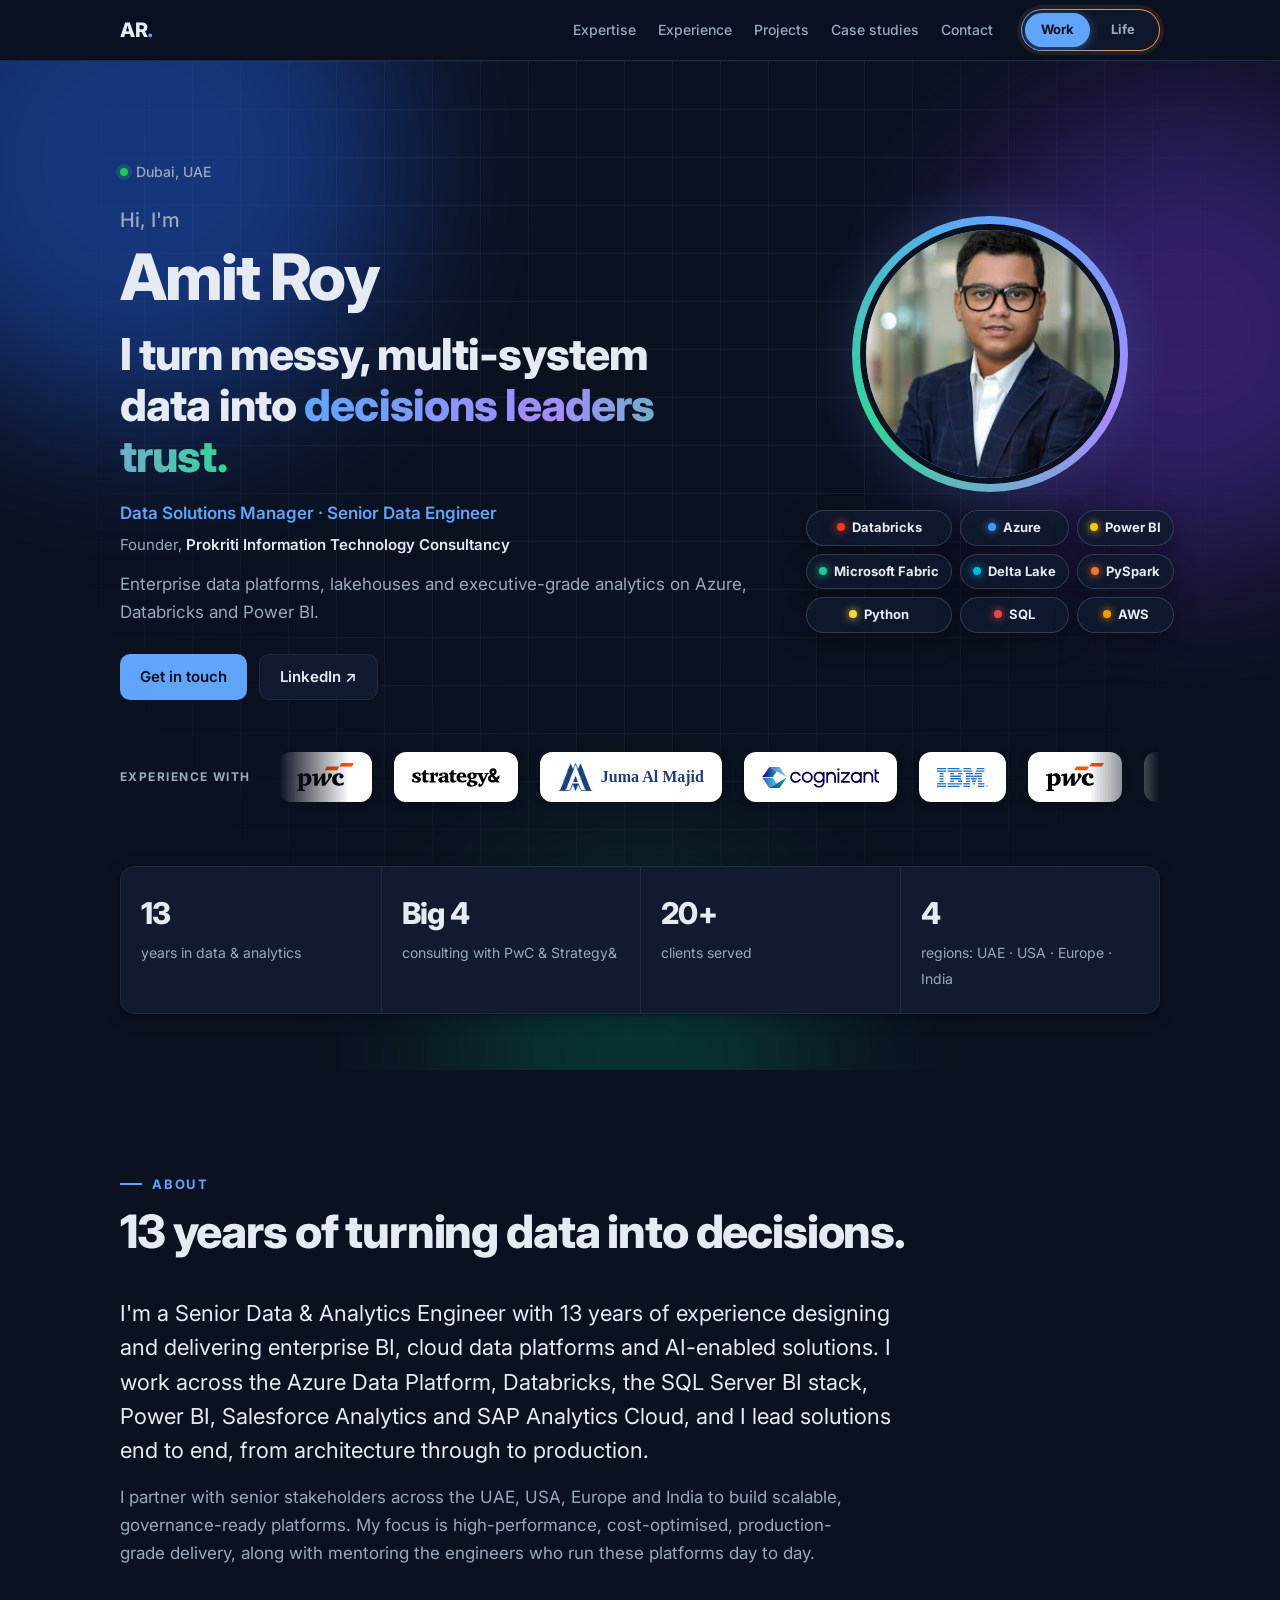
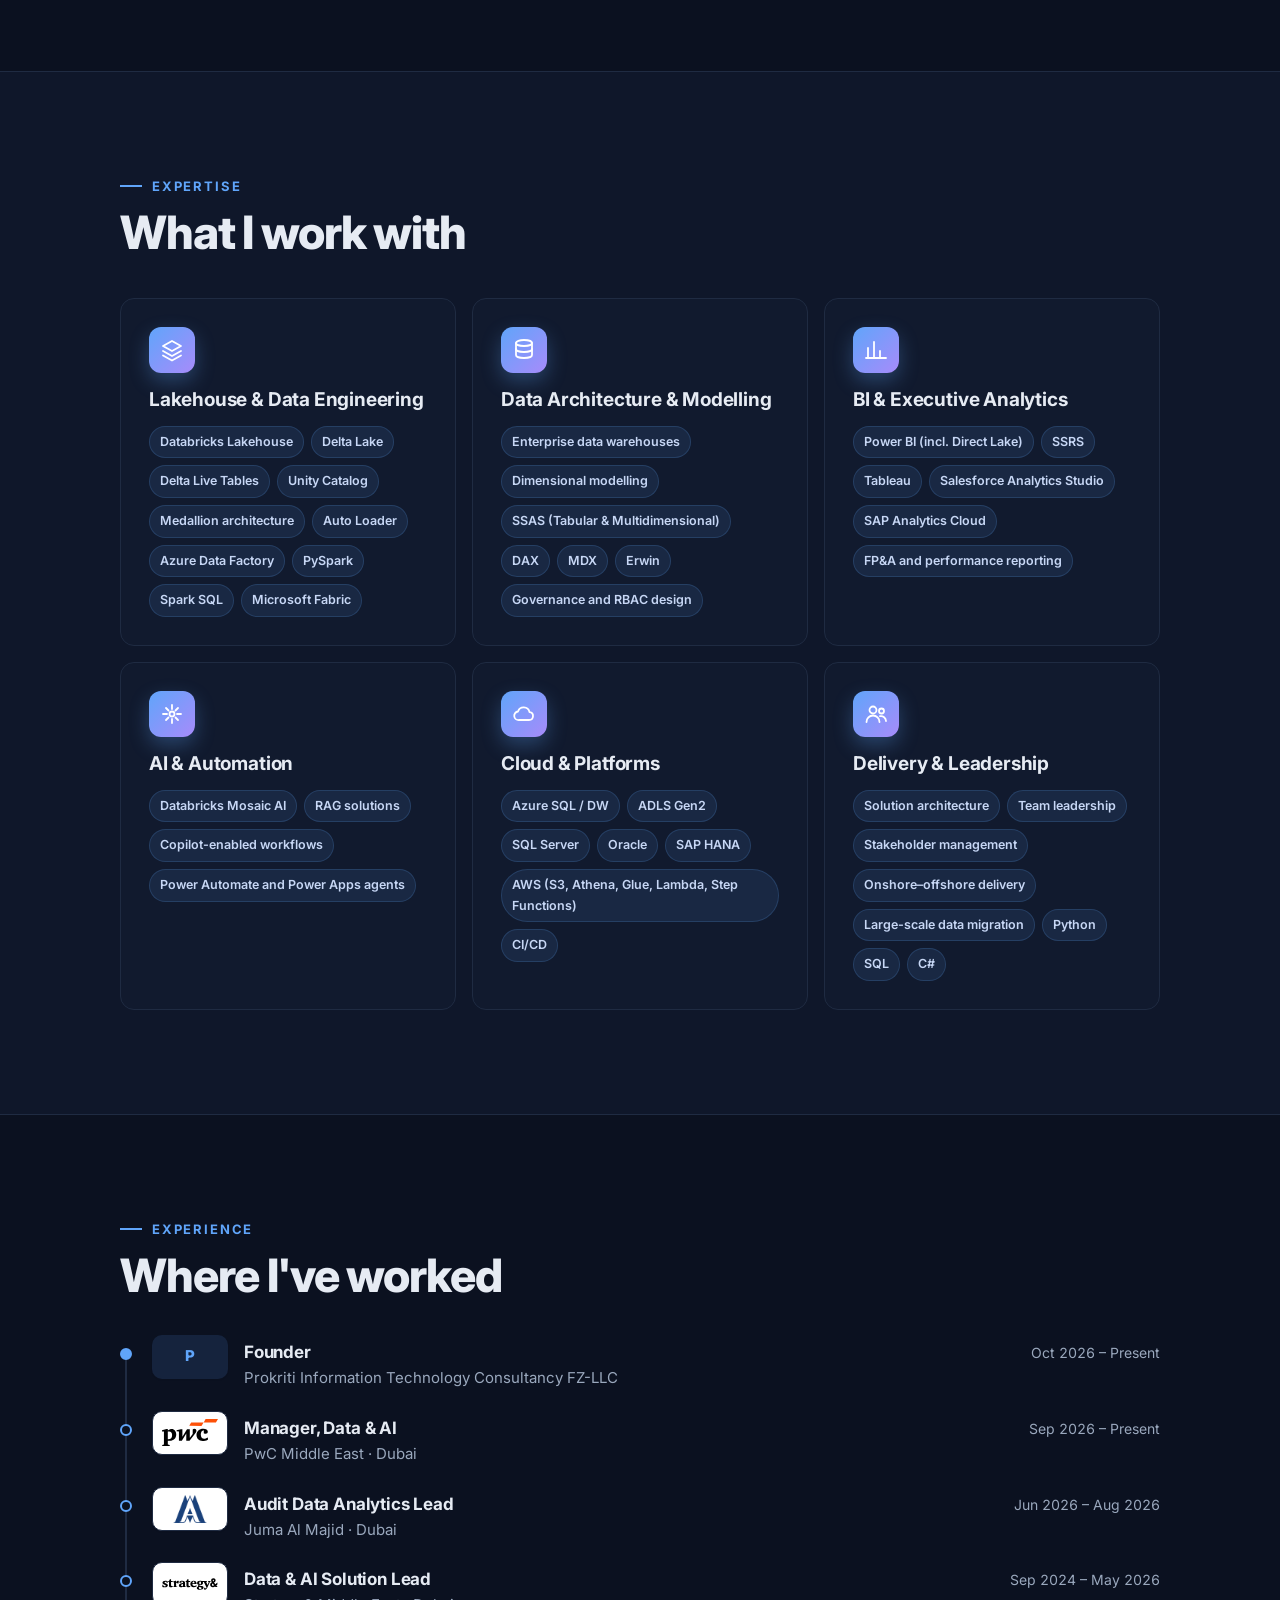
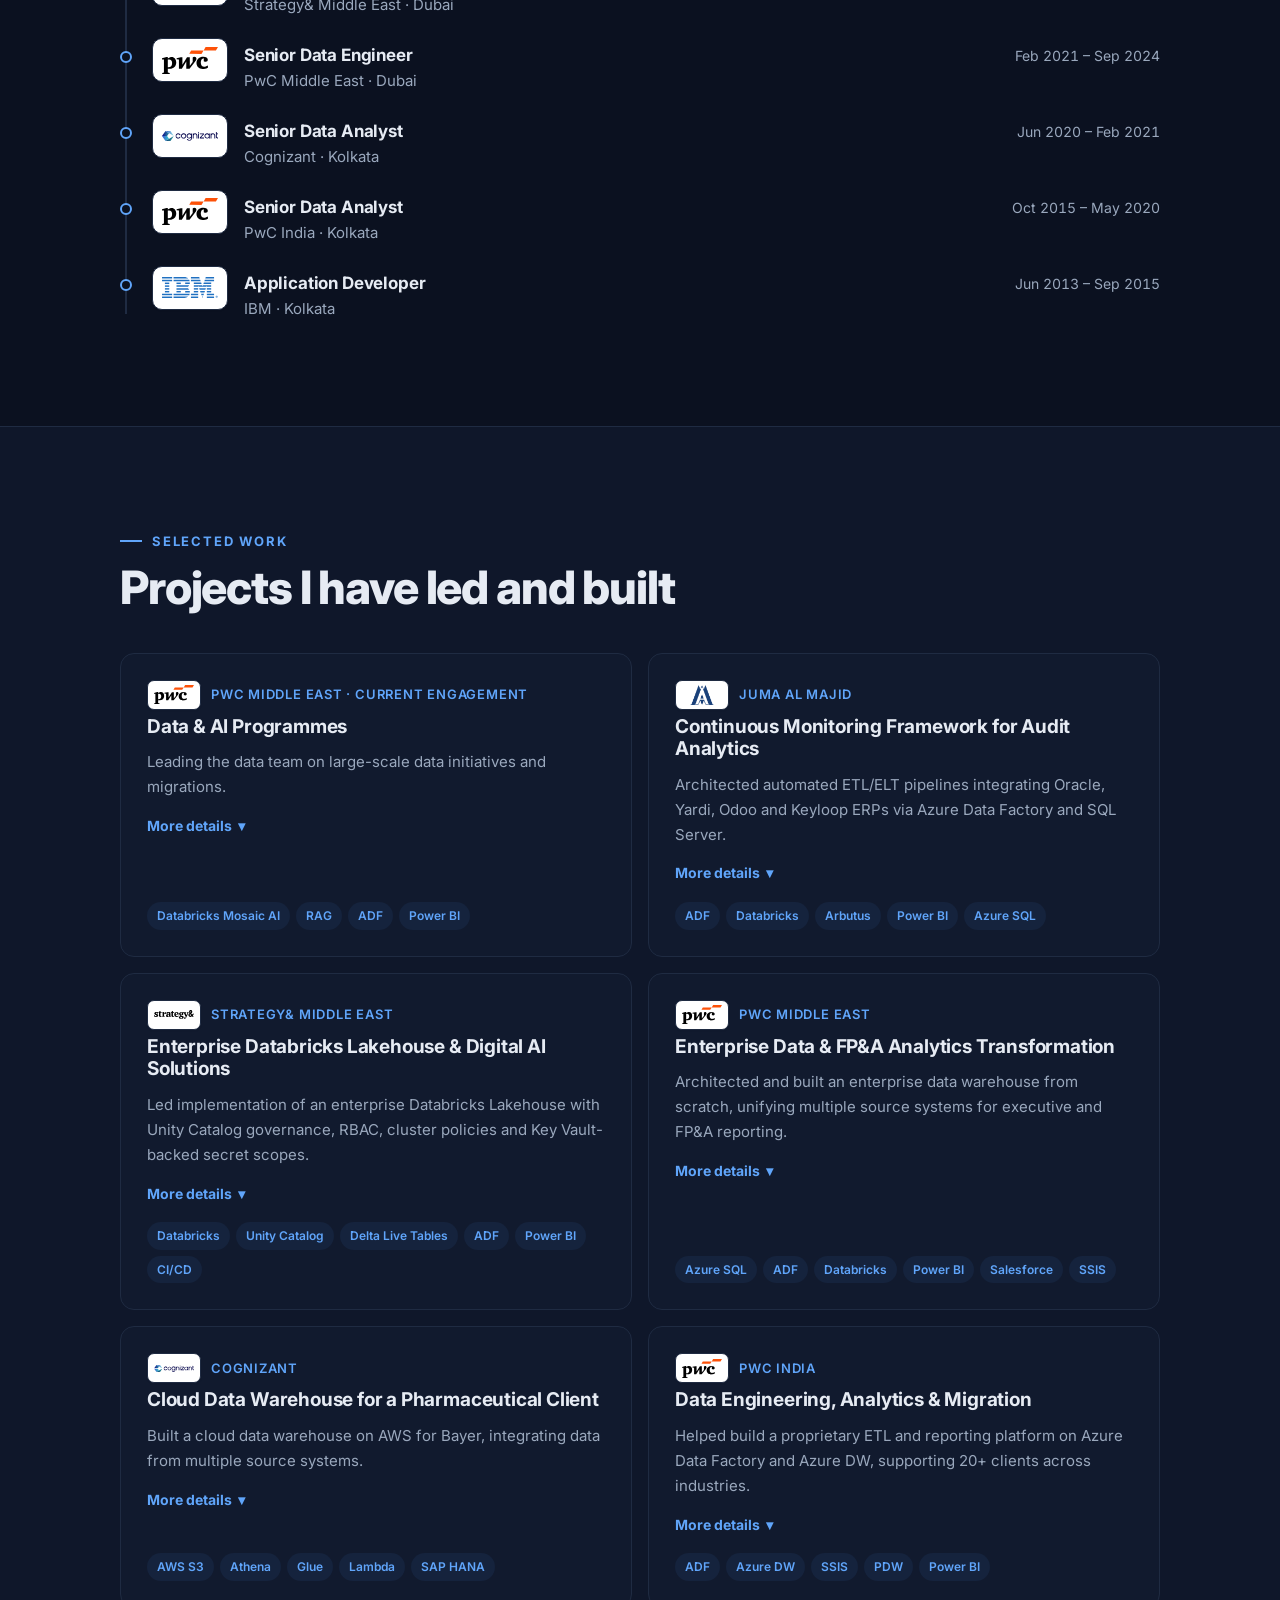
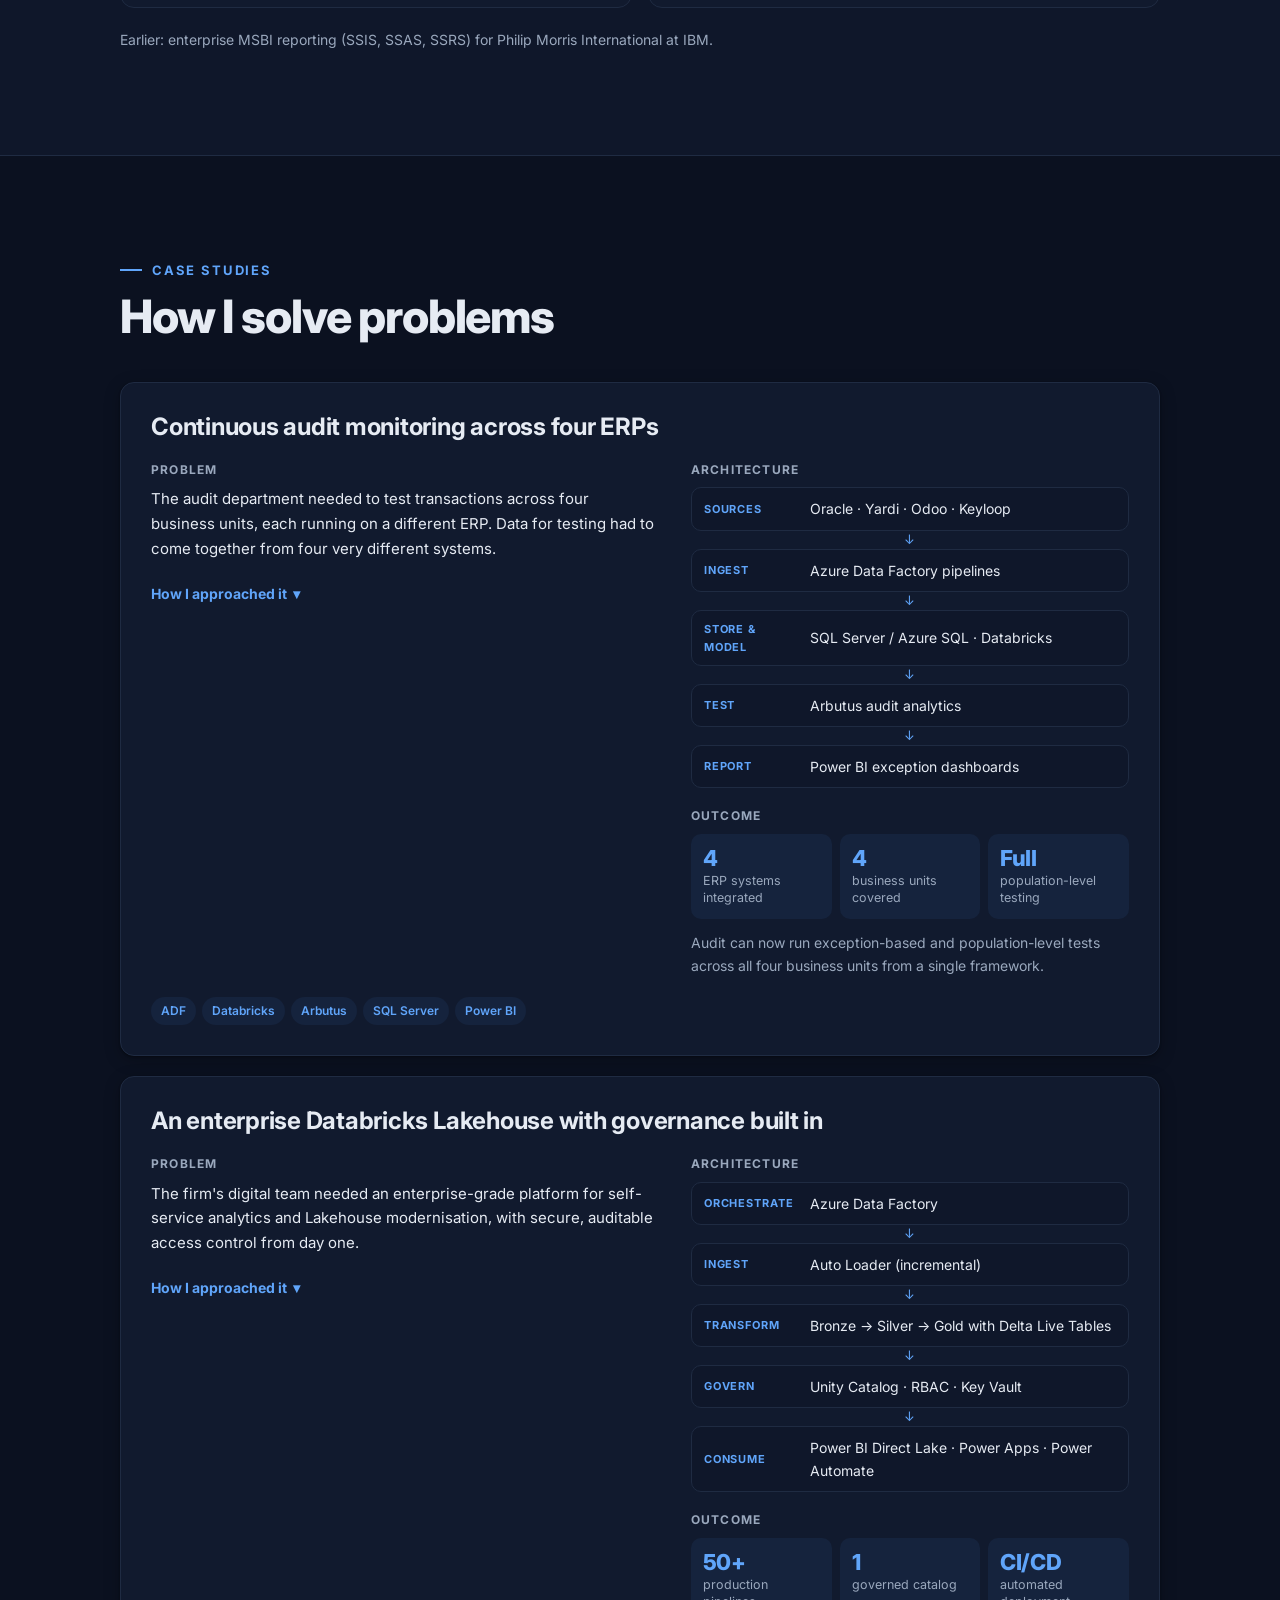
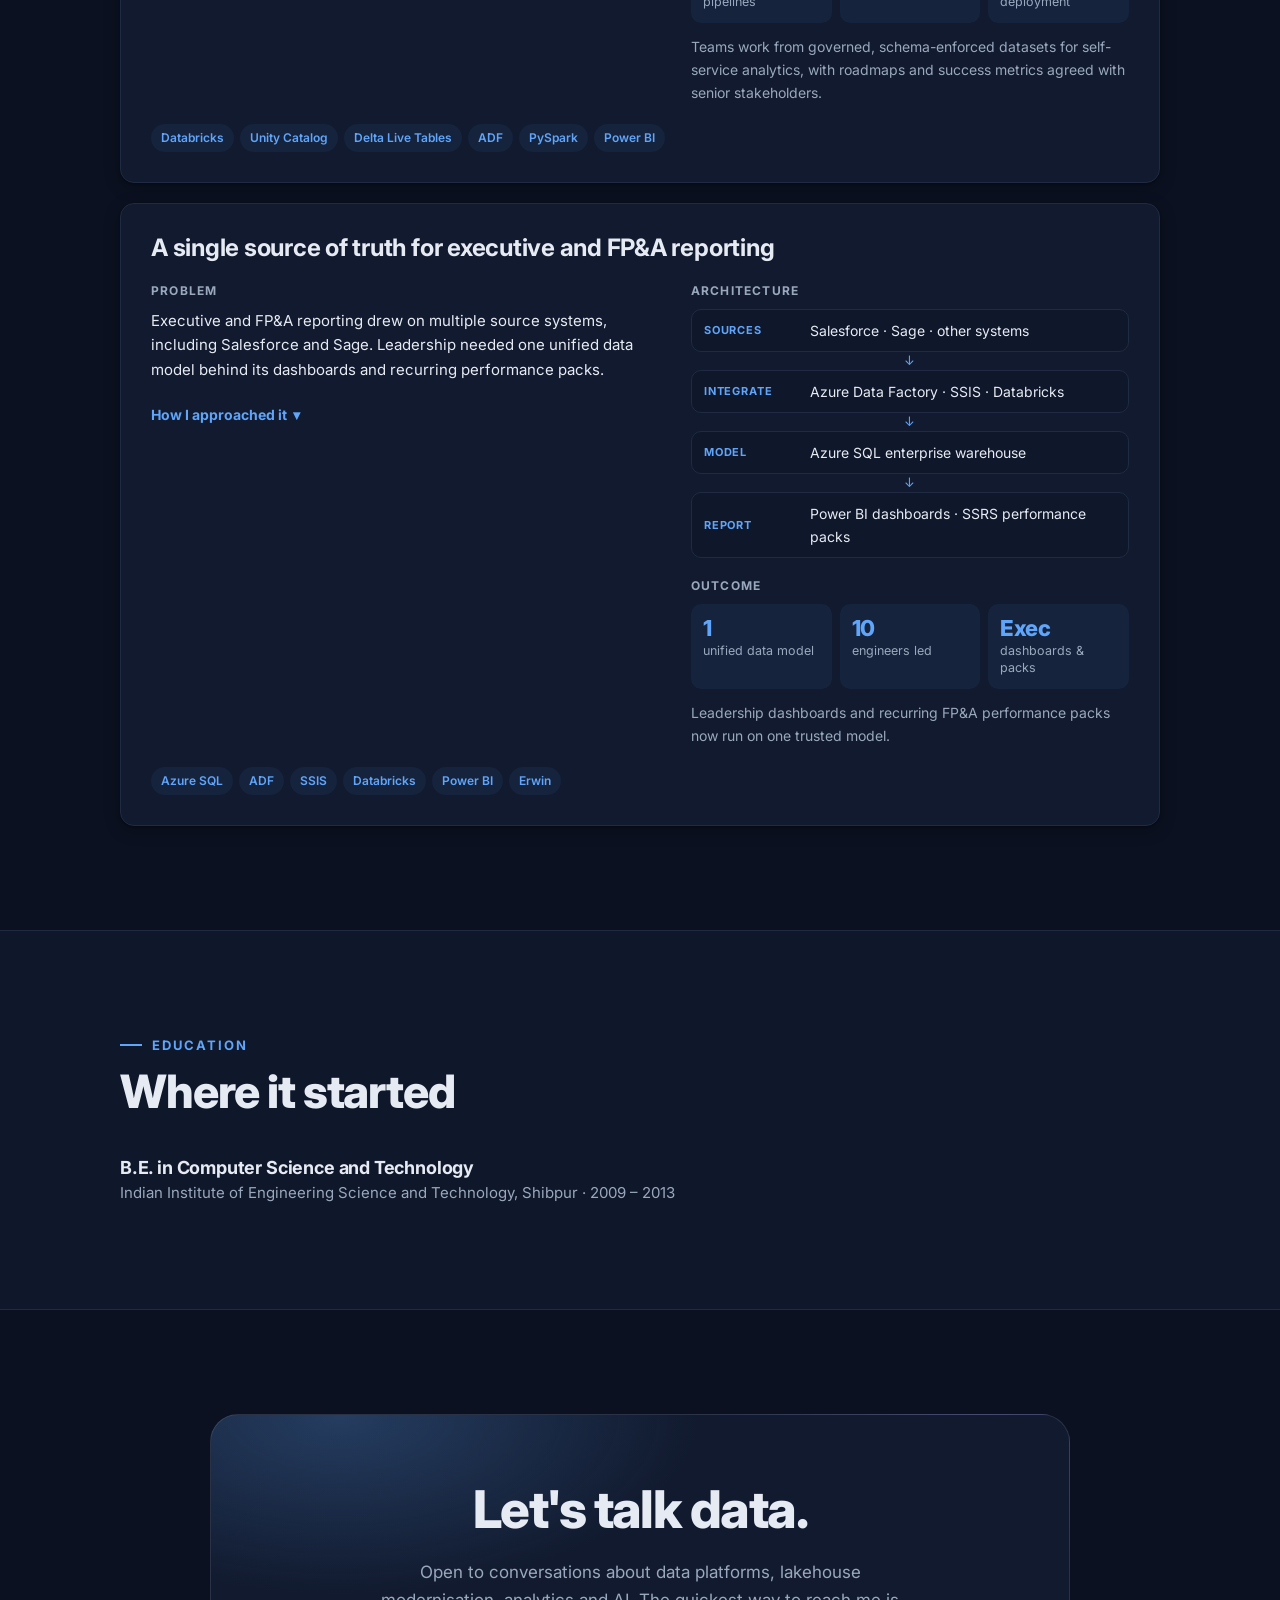
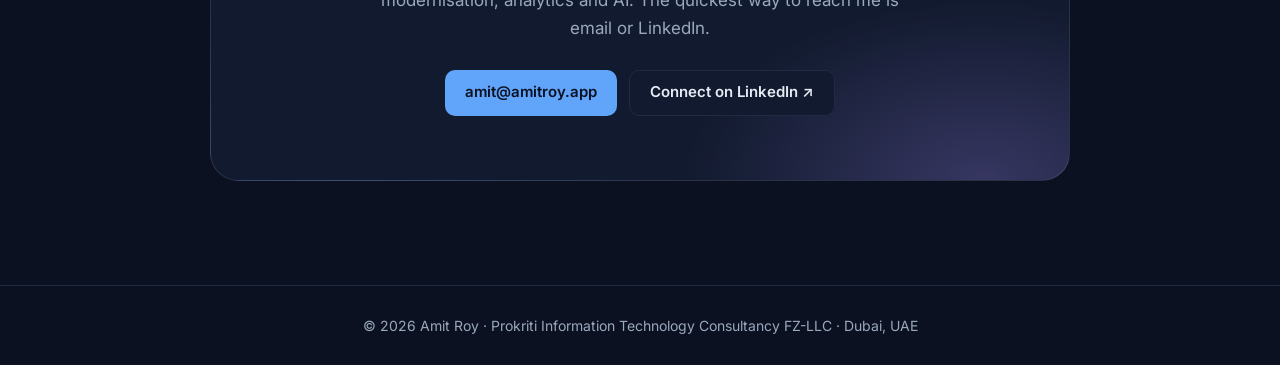
==== commit 38acaaa9: "Add GoatCounter page tracking (no visible counter) Co-Authored-By: Claude Opus 5.5 <noreply@anthropi" ====
--- a/index.html
+++ b/index.html
@@ -504,5 +504,6 @@
       }
     })();
   </script>
+  <script data-goatcounter="https://amitroy1234u.goatcounter.com/count" async src="//gc.zgo.at/count.js"></script>
 </body>
 </html>
--- a/styles.css
+++ b/styles.css
@@ -601,3 +601,17 @@
 /* keep the right-hand badges on screen */
 @media (min-width: 721px) { .portrait-wrap { margin-right: 70px; } }
 @media (min-width: 721px) and (max-width: 1180px) { .portrait-wrap { margin-right: 120px; } }
+
+/* ---- desktop: badges as a tidy block under the photo (same idea as mobile) ---- */
+@media (min-width: 721px) {
+  .hero-grid { gap: 64px; }
+  .portrait-wrap { width: 340px; height: auto; margin-right: 0 !important; display: flex; flex-direction: column; align-items: center; gap: 26px; }
+  .portrait-wrap::before { inset: auto; top: -8px; left: 50%; width: 276px; height: 276px; translate: -50% 0; }
+  .portrait-wrap::after { inset: auto; top: -48px; left: 50%; width: 356px; height: 356px; translate: -50% 0; }
+  .orbit { position: static; display: flex; flex-wrap: wrap; justify-content: center; gap: 8px; pointer-events: auto; }
+  .orbit .float-chip { position: static; translate: none; animation: none; font-size: 13px; padding: 6px 12px; }
+}
+@media (min-width: 721px) {
+  .orbit { display: grid; grid-template-columns: repeat(3, auto); justify-content: center; gap: 8px; }
+  .orbit .float-chip { text-align: center; }
+}
